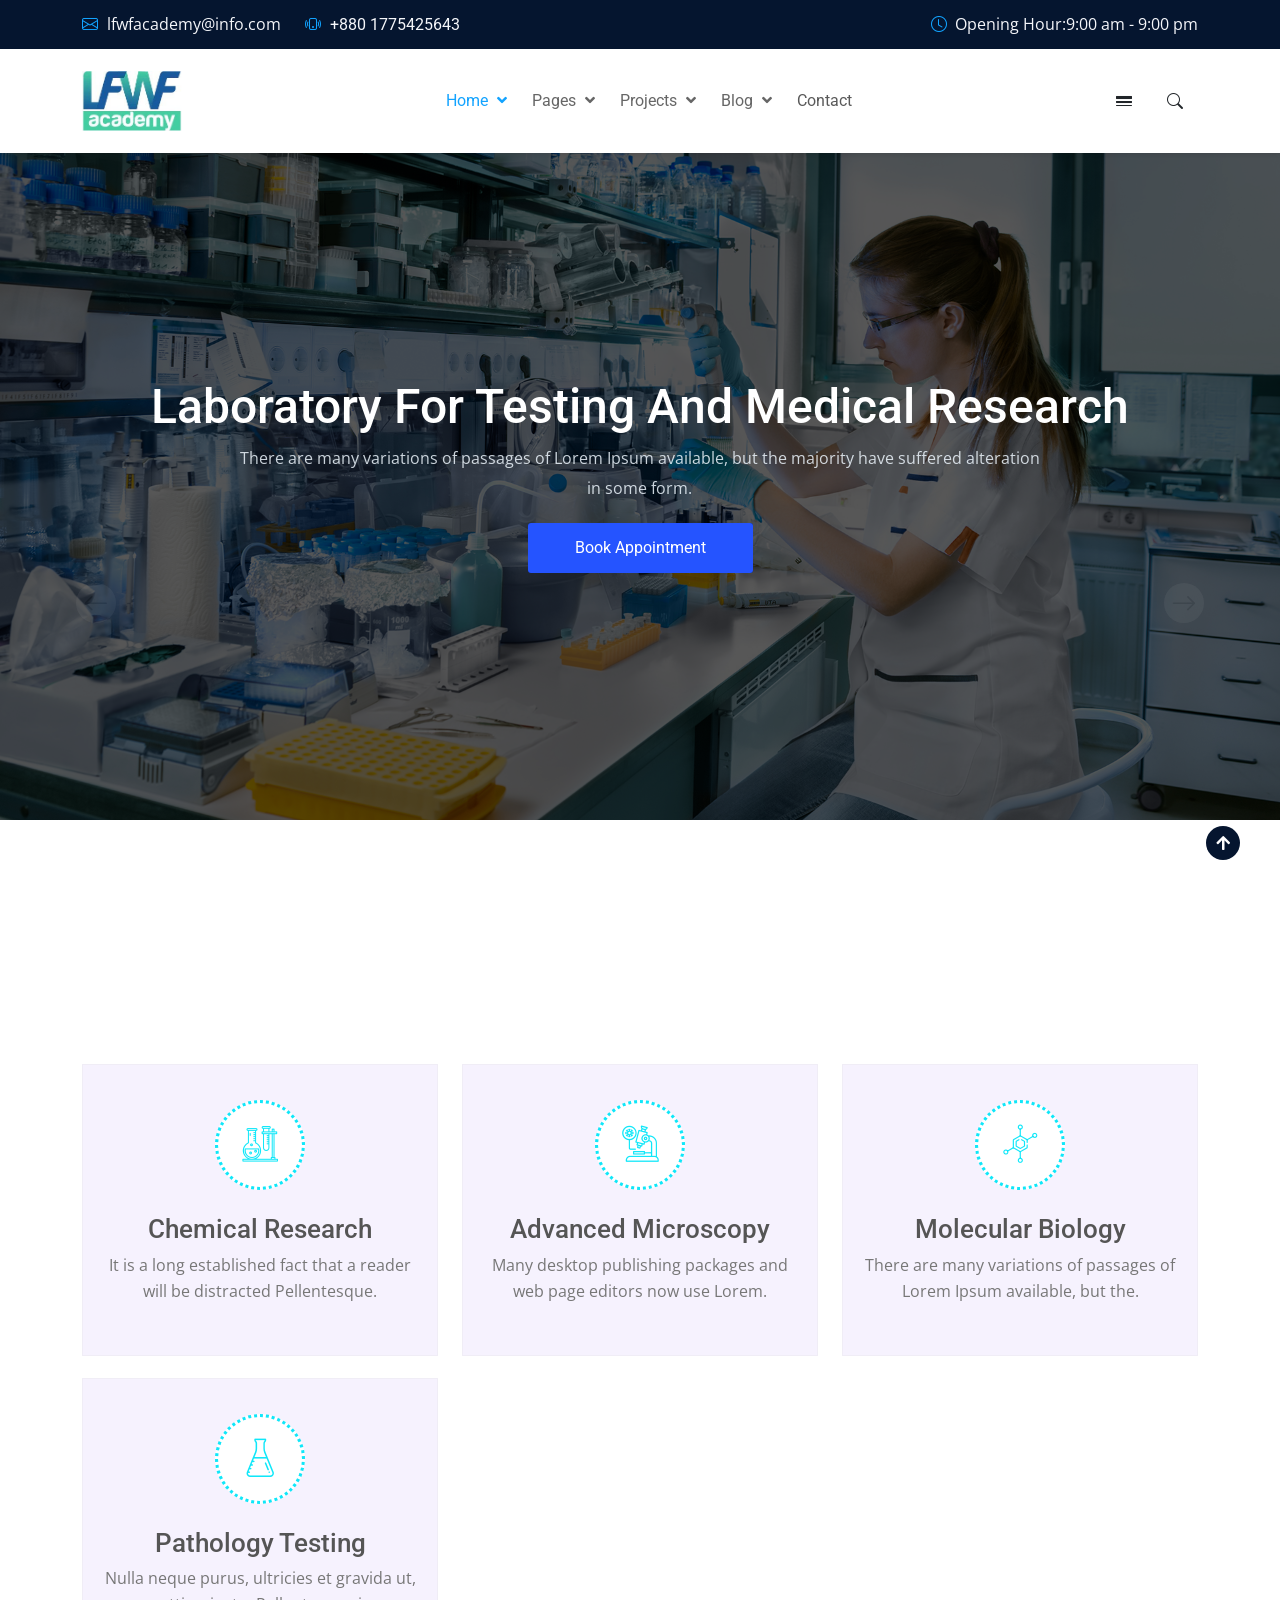
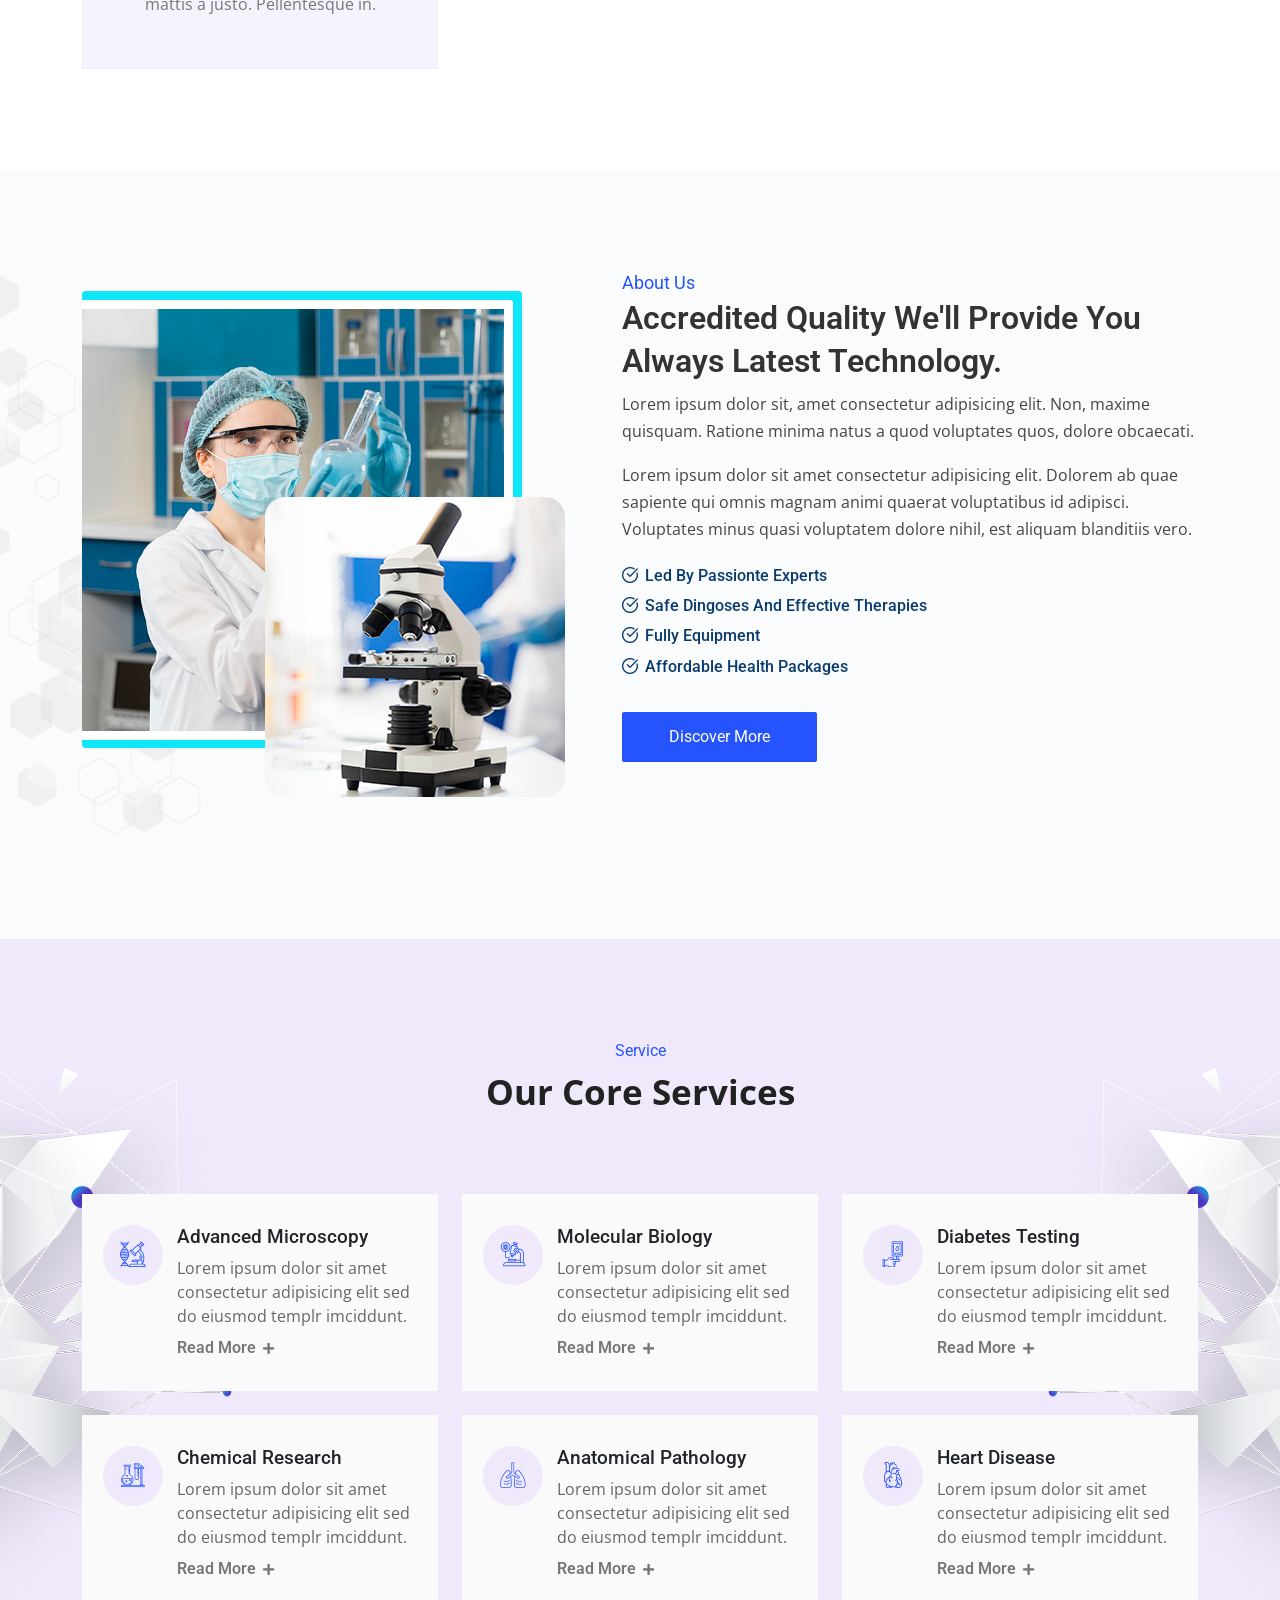
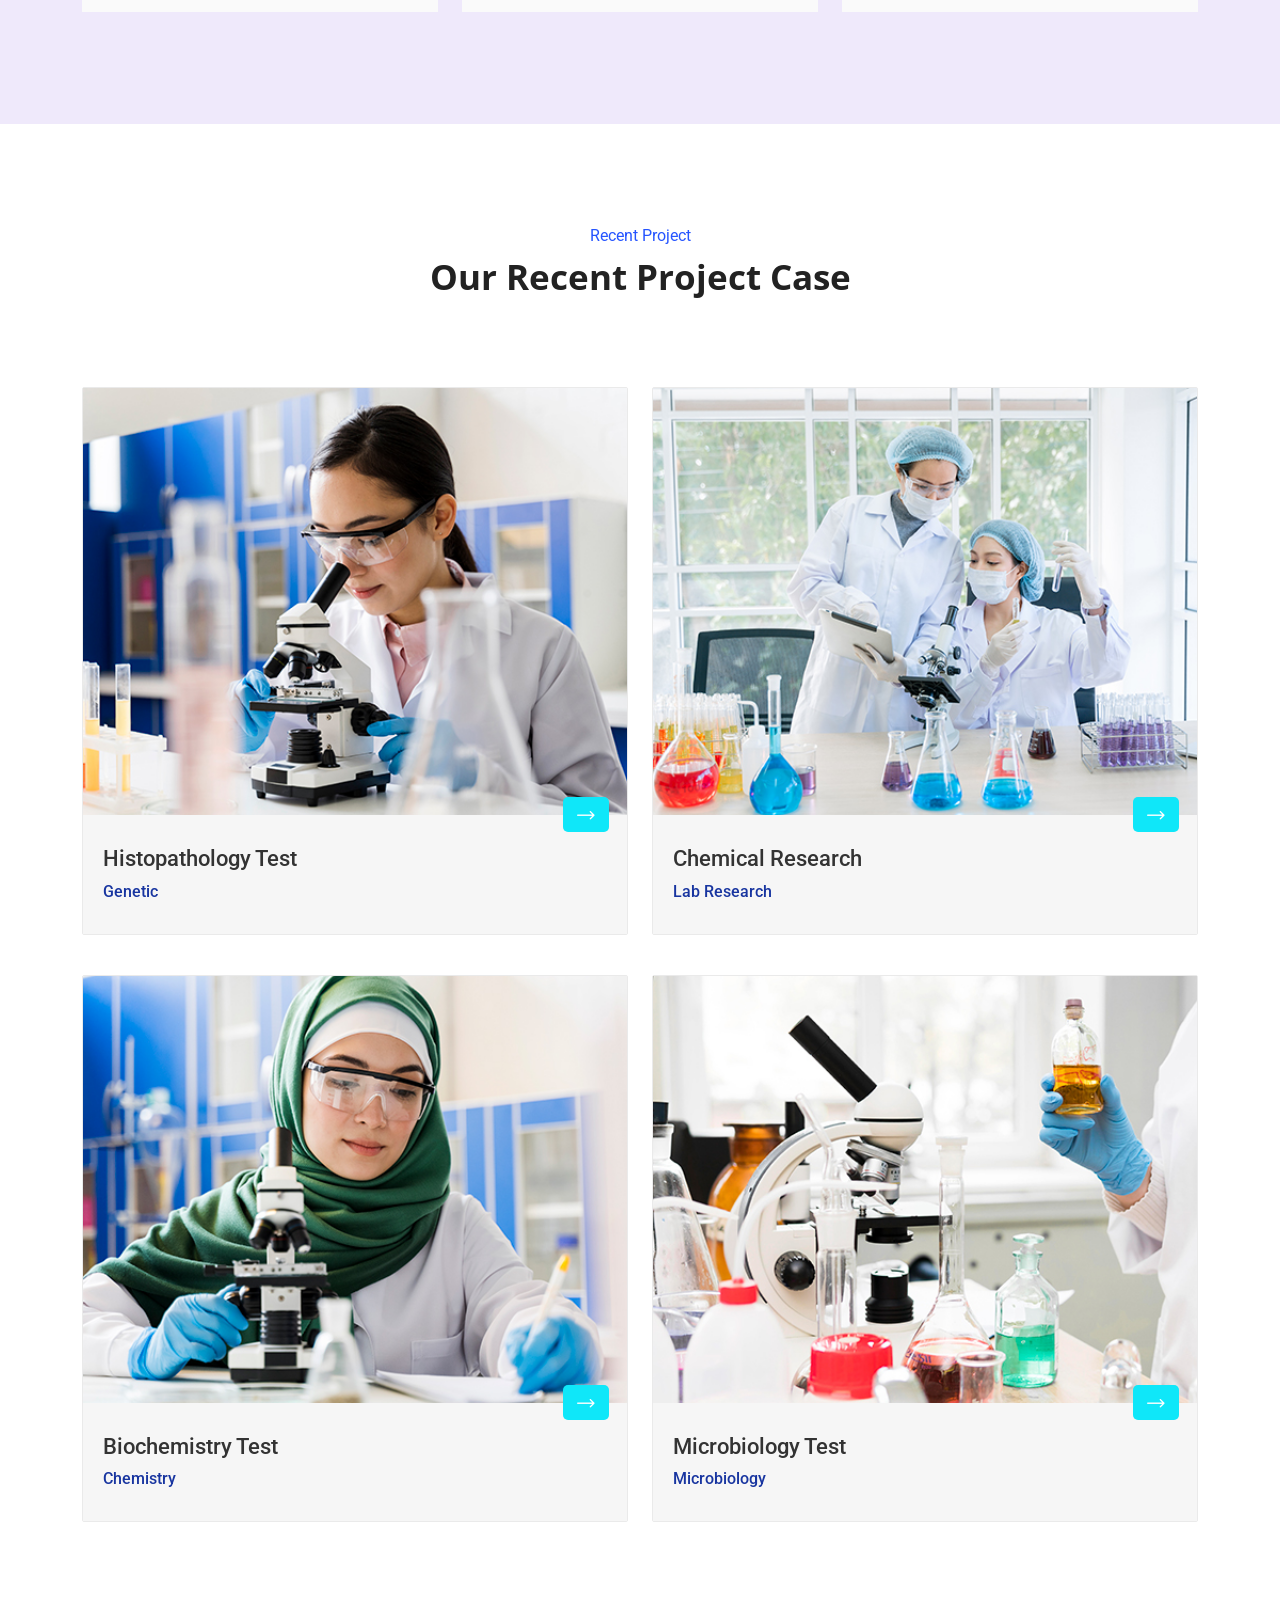
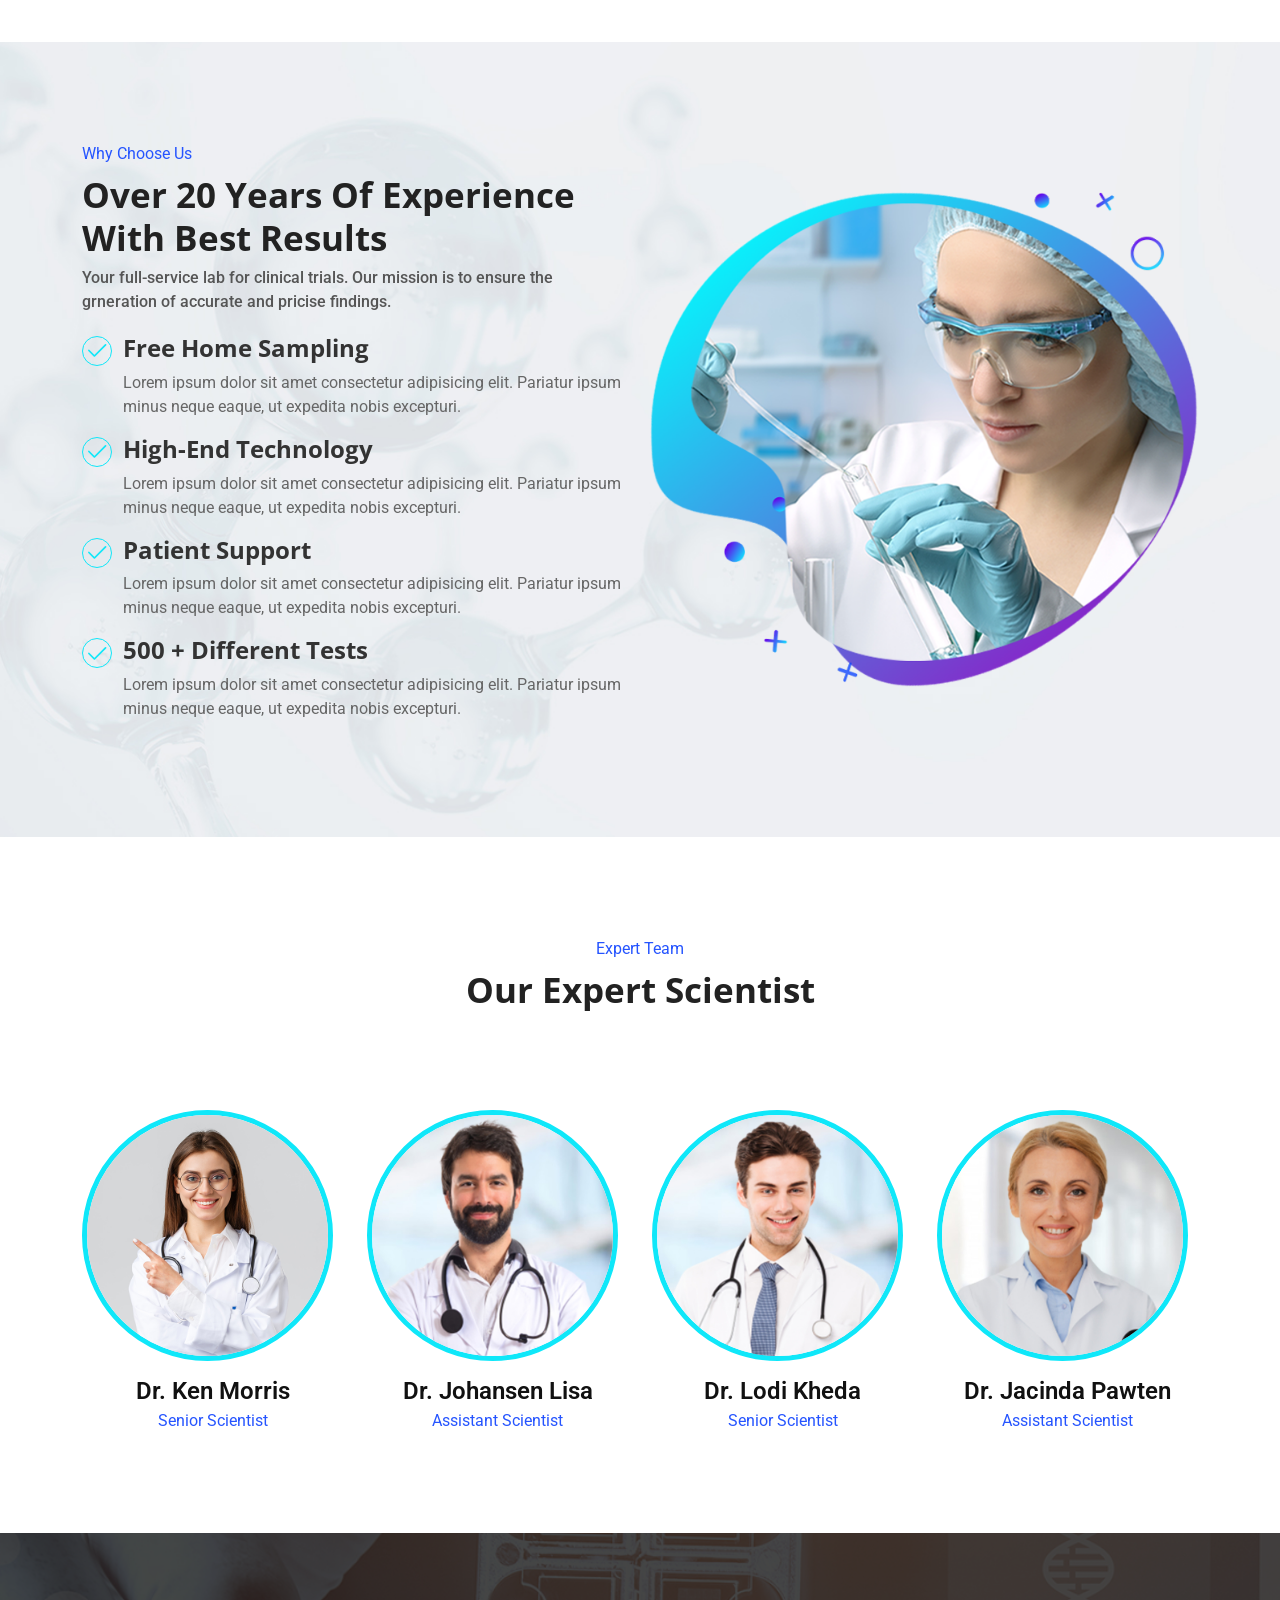
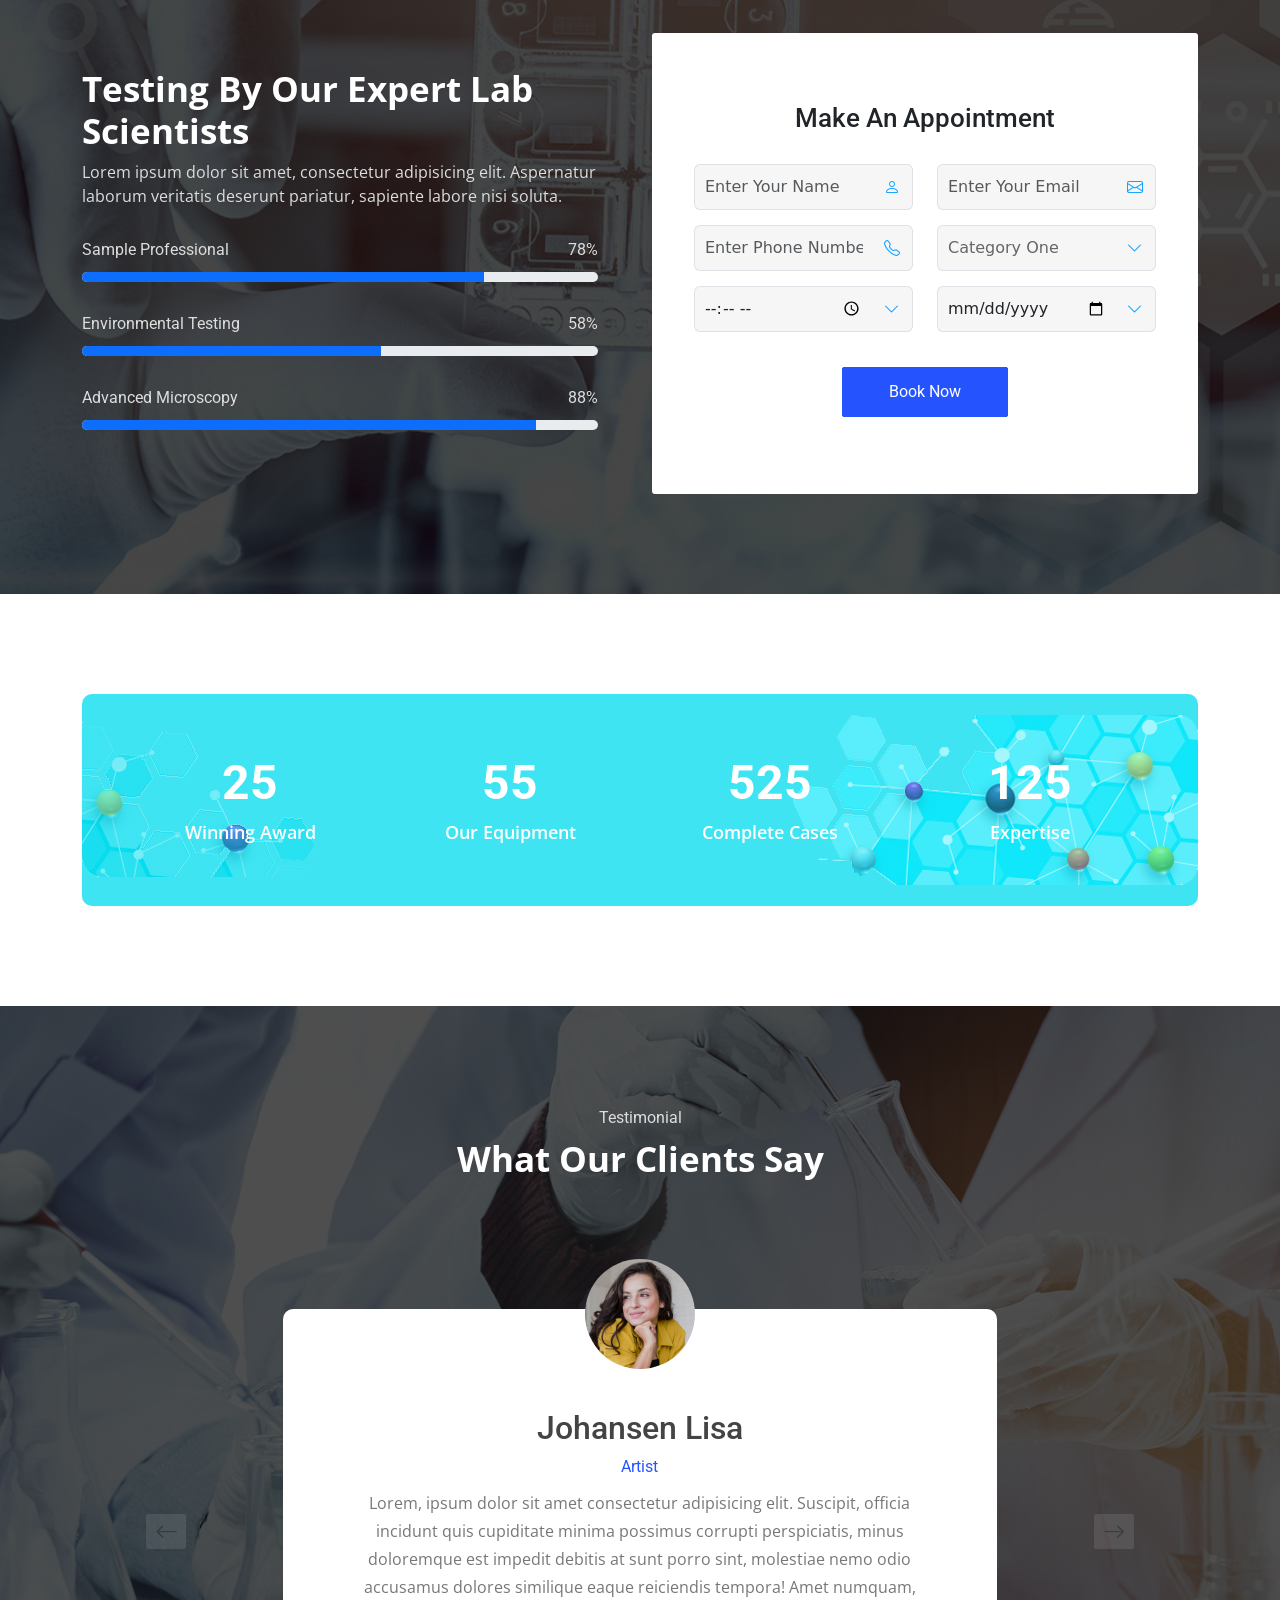
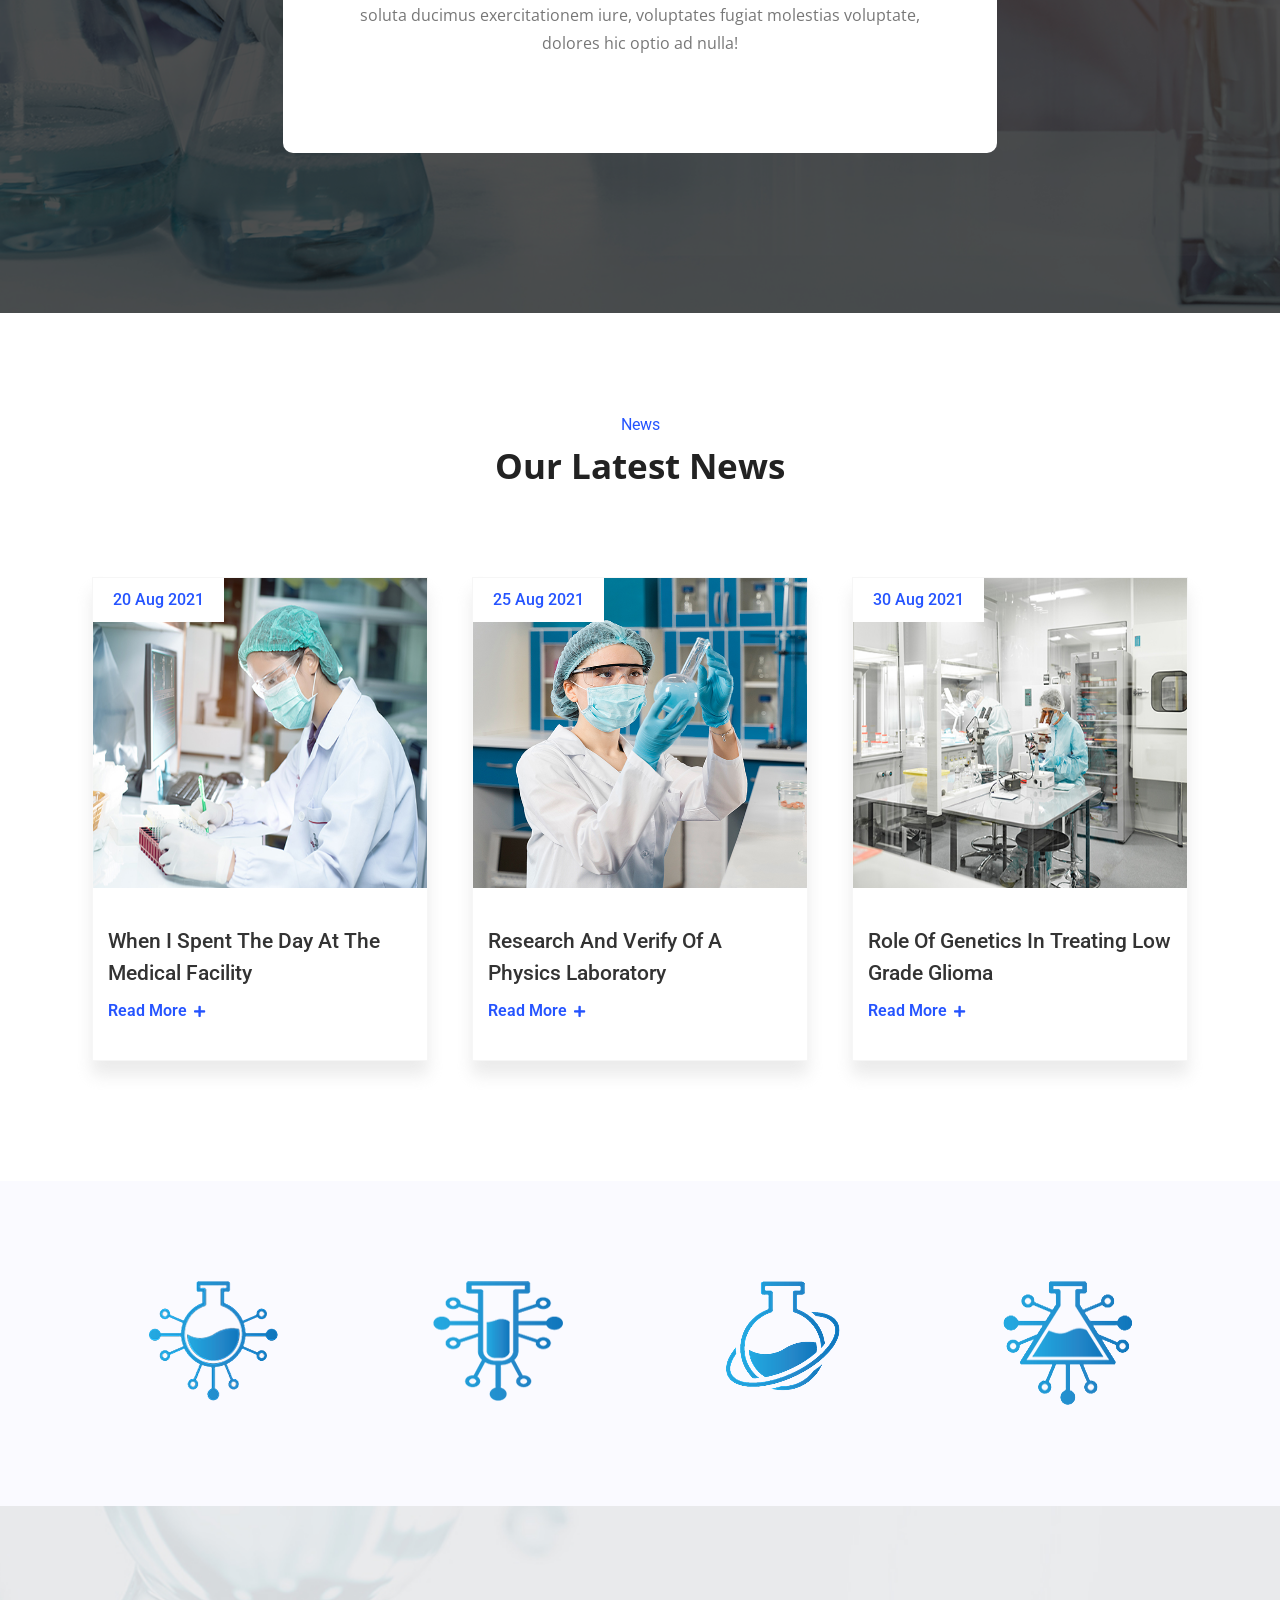
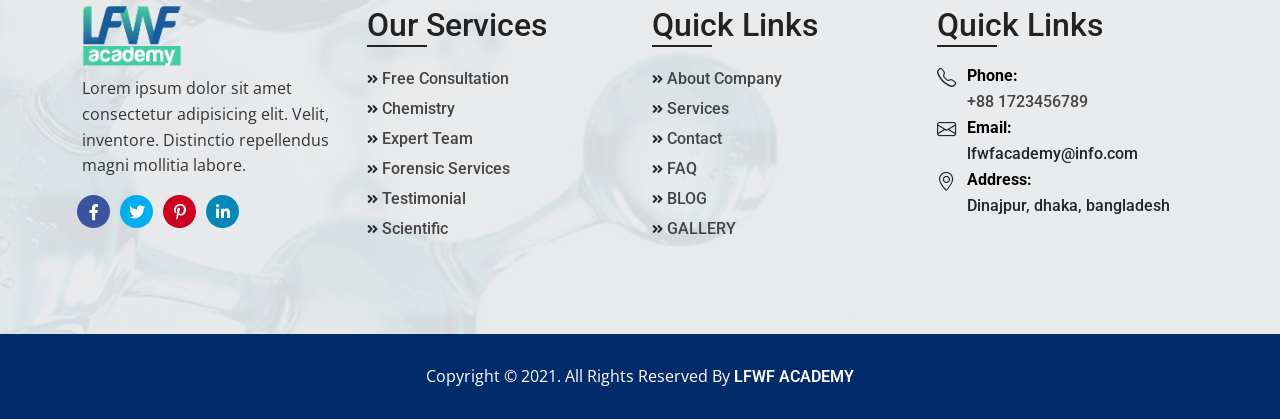
==== index.html @ 84915881 "ll" ====
<!DOCTYPE html>
<html lang="en">
    <head>
        <!-- Required meta tags -->
        <meta charset="utf-8" />
        <meta name="viewport" content="width=device-width, initial-scale=1" />
        <!-- google font -->
        <link rel="preconnect" href="https://fonts.googleapis.com" />
        <link rel="preconnect" href="https://fonts.gstatic.com" crossorigin />
        <link href="https://fonts.googleapis.com/css2?family=Open+Sans:ital,wght@0,300;0,400;0,600;0,700;1,300;1,400&family=Roboto:wght@100;300;400;500;700&display=swap" rel="stylesheet" />
        <!-- Font Awesome -->
        <link rel="stylesheet" href="https://cdnjs.cloudflare.com/ajax/libs/font-awesome/5.15.3/css/all.min.css" />
        <!-- Bootstrap Icon -->
        <link rel="stylesheet" href="https://cdn.jsdelivr.net/npm/bootstrap-icons@1.4.1/font/bootstrap-icons.css" />
        <!-- Bootstrap CSS -->
        <link href="https://cdn.jsdelivr.net/npm/bootstrap@5.0.0-beta3/dist/css/bootstrap.min.css" rel="stylesheet" />
        <!-- main style -->
        <link rel="stylesheet" type="text/css" href="assets/font/flaticon.css" />
        <link rel="stylesheet" href="assets/css/animate.css" />
        <link rel="stylesheet" href="assets/css/main__style.css" />
        <link rel="stylesheet" href="assets/css/responsive.css" />
        <!-- web title -->
        <link rel="shortcut icon" href="icon__path" type="image/x-icon" />
        <title>Exam three</title>
    </head>

    <body id="scroll__to__top">
        <section>
            <div class="header__top">
                <div class="container">
                    <div class="row">
                        <div class="col-xxl-8 col-xl-8 col-lg-8 col-md-8">
                            <div class="hader__top__left d-flex">
                                <div class="pe-4">
                                    <p class="d-inline-block"><i class="bi bi-envelope"></i></p>
                                    <p class="d-inline-block">lfwfacademy@info.com</p>
                                </div>
                                <div>
                                    <p class="d-inline-block"><i class="bi bi-phone-vibrate"></i></p>
                                    <p class="d-inline-block"><a class="d-inline-block" href="tel:+8801775425643">+880 1775425643</a></p>
                                </div>
                            </div>
                        </div>
                        <div class="col-xxl-4 col-xl-4 col-lg-4 col-md-4">
                            <div class="header__top__right text-end">
                                <p class="d-inline-block"><i class="bi bi-clock"></i> Opening Hour:9:00 am - 9:00 pm</p>
                            </div>
                        </div>
                    </div>
                </div>
            </div>
        </section>
        <!-- nav  start-->

        <nav id="mynav" class="navbar navbar-expand-lg navbar-light shadow-sm ">
            <div class="container">
                <a class="navbar-brand" href="#"><img src="assets/image/logo1.jpg" alt="" /></a>
                <button class="navbar-toggler" type="button" data-bs-toggle="collapse" data-bs-target="#navbarSupportedContent" aria-controls="navbarSupportedContent" aria-expanded="false" aria-label="Toggle navigation">
                    <span class="navbar-toggler-icon"></span>
                </button>
                <div class="collapse navbar-collapse" id="navbarSupportedContent">
                    <ul class="navbar-nav mx-auto mb-2 mb-lg-0">
                        <li class="nav-item dropdown">
                            <a class="nav-link dropdown-toggle active" href="#" id="navbarDropdown" role="button" data-bs-toggle="dropdown" aria-expanded="false"> Home </a>
                            <ul class="dropdown-menu shadow-sm" aria-labelledby="navbarDropdown">
                                <li><a class="dropdown-item" href="#">home one</a></li>
                                <li><a class="dropdown-item" href="#">home two</a></li>
                                <li><a class="dropdown-item" href="#">home tree</a></li>
                                <li><a class="dropdown-item" href="#">home fore</a></li>
                            </ul>
                        </li>
                        <li class="nav-item dropdown">
                            <a class="nav-link dropdown-toggle" href="#" id="navbarDropdown" role="button" data-bs-toggle="dropdown" aria-expanded="false"> pages </a>
                            <ul class="dropdown-menu shadow-sm" aria-labelledby="navbarDropdown">
                                <li><a class="dropdown-item" href="#">about</a></li>
                                <li><a class="dropdown-item" href="#">team</a></li>
                                <li><a class="dropdown-item" href="#">pricing</a></li>
                                <li><a class="dropdown-item" href="#">testimonial</a></li>
                                <li><a class="dropdown-item" href="#">appontment</a></li>
                                <li>
                                    <a class="dropdown-item" href="#"><span>faq</span></a>
                                </li>

                                <li class="nav-item dropdown">
                                    <a class="nav-link dropdown-toggle" href="#" id="navbarDropdown" role="button" data-bs-toggle="dropdown" aria-expanded="false"> account </a>
                                    <ul class="dropdown-menu shadow-sm" aria-labelledby="navbarDropdown">
                                        <li><a class="dropdown-item" href="#">login</a></li>
                                        <li><a class="dropdown-item" href="#">register</a></li>
                                    </ul>
                                </li>

                                <li><a class="dropdown-item" href="#">error page</a></li>
                                <li><a class="dropdown-item" href="#">terms of service</a></li>
                                <li><a class="dropdown-item" href="#">privacy policy</a></li>
                            </ul>
                        </li>
                        <li class="nav-item dropdown">
                            <a class="nav-link dropdown-toggle" href="#" id="navbarDropdown" role="button" data-bs-toggle="dropdown" aria-expanded="false"> Projects </a>
                            <ul class="dropdown-menu shadow-sm" aria-labelledby="navbarDropdown">
                                <li><a class="dropdown-item" href="#">project one</a></li>
                                <li><a class="dropdown-item" href="#">project two</a></li>
                                <li><a class="dropdown-item" href="#">project three</a></li>
                            </ul>
                        </li>
                        <li class="nav-item dropdown">
                            <a class="nav-link dropdown-toggle" href="#" id="navbarDropdown" role="button" data-bs-toggle="dropdown" aria-expanded="false"> blog </a>
                            <ul class="dropdown-menu shadow-sm" aria-labelledby="navbarDropdown">
                                <li><a class="dropdown-item" href="#">services</a></li>
                                <li><a class="dropdown-item" href="#">services details</a></li>
                            </ul>
                        </li>
                        <li class="nav-item">
                            <a class="nav-link" href="#">contact</a>
                        </li>
                    </ul>
                    <!-- serch box toggle view -->
                    <input class="d-none" type="checkbox" name="" id="search" />
                    <div class="nav__right">
                        <span> <i class="bi bi-border-width"></i></span>
                        <span>
                            <label for="search"
                                ><i title="Click me" class="bi bi-search"></i>
                                <div class="search__box shadow-sm">
                                    <div class="input-group">
                                        <input class="form-control shadow-none" type="search" name="" id="" placeholder="Search" />
                                        <a class="d-inline-block input-group-text" href="#"><i class="fas fa-paper-plane"></i></a>
                                    </div>
                                </div> </label
                        ></span>
                    </div>
                </div>
            </div>
        </nav>
        <!-- nav  end-->
        <!-- slider  start-->
        <section>
            <div class="hero__section">
                <div id="carouselExampleCaptions" class="carousel slide" data-bs-ride="carousel" data-bs-touch="true">
                    <div class="carousel-inner">
                        <!-- slider item -->
                        <div class="carousel-item active">
                            <img src="assets/image/ia_100000073.jpg" class="d-block w-100" alt="slider image one" />
                            <div class="slider__caption">
                                <div class="slider__caption__inner">
                                    <h1 class="animate__animated animate__fadeInUp">laboratory for testing and medical research</h1>
                                    <p class="animate__animated animate__fadeInUp">There are many variations of passages of Lorem Ipsum available, but the majority have suffered alteration in some form.</p>
                                    <a class="animate__animated animate__fadeInUp" href="#">book appointment</a>
                                </div>
                            </div>
                        </div>
                        <!-- slider item -->
                        <div class="carousel-item">
                            <img src="assets/image/ia_100000072.jpg" class="d-block w-100" alt="slider image two" />
                            <div class="slider__caption">
                                <div>
                                    <h1 class="animate__animated animate__fadeInUp">sciemce is nothing but perception</h1>
                                    <p class="animate__animated animate__fadeInUp">It is a long established fact that a reader will be distracted by the readable content of a page when looking at its layout.</p>
                                    <a class="animate__animated animate__fadeInUp" href="#">book appointment</a>
                                </div>
                            </div>
                        </div>
                        <!-- slider item -->
                        <div class="carousel-item">
                            <img src="assets/image/ia_100000074.jpg" class="d-block w-100" alt="slider image three" />
                            <div class="slider__caption">
                                <div>
                                    <h1 class="animate__animated animate__fadeInUp">surgical lab with a protective later</h1>
                                    <p class="animate__animated animate__fadeInUp">The standard chunk of Lorem Ipsum used since the 1500s is reproduced below for those interested.</p>
                                    <a class="animate__animated animate__fadeInUp" href="#">book appointment</a>
                                </div>
                            </div>
                        </div>
                    </div>
                    <!-- slider controler -->
                    <button class="carousel-control-prev" type="button" data-bs-target="#carouselExampleCaptions" data-bs-slide="prev">
                        <span class="slider__controler"><i class="bi bi-arrow-left"></i></span>
                    </button>
                    <button class="carousel-control-next" type="button" data-bs-target="#carouselExampleCaptions" data-bs-slide="next">
                        <span class="slider__controler"><i class="bi bi-arrow-right"></i></span>
                    </button>
                </div>
            </div>
        </section>
        <!-- shape design start-->
        <section>
            <div class="shape__design">
                <div class="custom-shape-divider-bottom-1625469687">
                    <svg data-name="Layer 1" xmlns="http://www.w3.org/2000/svg" viewBox="0 0 1200 120" preserveAspectRatio="none">
                        <path
                            d="M321.39,56.44c58-10.79,114.16-30.13,172-41.86,82.39-16.72,168.19-17.73,250.45-.39C823.78,31,906.67,72,985.66,92.83c70.05,18.48,146.53,26.09,214.34,3V0H0V27.35A600.21,600.21,0,0,0,321.39,56.44Z"
                            class="shape-fill"
                        ></path>
                    </svg>
                </div>
            </div>
        </section>
        <!-- shape design end-->
        <!-- services section start -->
        <section>
            <div class="service__section">
                <div class="container">
                    <div class="row">
                        <!-- service item -->
                        <div class="col-xxl-3 col-xl-4 col-lg-6 col-md-6 s__item">
                            <div class="services__item">
                                <div class="services__icon">
                                    <span><i class="flaticon-lab-tool"></i></span>
                                </div>
                                <div class="service__content">
                                    <h2>chemical research</h2>
                                    <p>It is a long established fact that a reader will be distracted Pellentesque.</p>
                                </div>
                            </div>
                        </div>
                        <!-- service item -->
                        <div class="col-xxl-3 col-xl-4 col-lg-6 col-md-6 s__item">
                            <div class="services__item">
                                <div class="services__icon">
                                    <span><i class="flaticon-laboratory"></i></span>
                                </div>
                                <div class="service__content">
                                    <h2>advanced microscopy</h2>
                                    <p>Many desktop publishing packages and web page editors now use Lorem.</p>
                                </div>
                            </div>
                        </div>
                        <!-- service item -->
                        <div class="col-xxl-3 col-xl-4 col-lg-6 col-md-6 s__item">
                            <div class="services__item">
                                <div class="services__icon">
                                    <span><i class="flaticon-cells"></i></span>
                                </div>
                                <div class="service__content">
                                    <h2>molecular biology</h2>
                                    <p>There are many variations of passages of Lorem Ipsum available, but the.</p>
                                </div>
                            </div>
                        </div>
                        <!-- service item -->
                        <div class="col-xxl-3 col-xl-4 col-lg-6 col-md-6 s__item">
                            <div class="services__item">
                                <div class="services__icon">
                                    <span><i class="flaticon-flask"></i></span>
                                </div>
                                <div class="service__content">
                                    <h2>pathology testing</h2>
                                    <p>Nulla neque purus, ultricies et gravida ut, mattis a justo. Pellentesque in.</p>
                                </div>
                            </div>
                        </div>
                    </div>
                </div>
            </div>
        </section>
        <!-- services section end -->
        <!--about section start-->
        <section>
            <div class="about__section">
                <div class="container">
                    <div class="row align-items-center">
                        <div class="col-xxl-5 col-xl-5 col-lg-6">
                            <div class="about__left__section">
                                <div class="image__inner">
                                    <img src="assets/image/ia_100000017.jpg" alt="about image" />
                                    <div class="small__image">
                                        <img src="assets/image/ia_100000018.jpg" alt="" />
                                    </div>
                                </div>
                            </div>
                        </div>
                        <div class="col-xxl-7 col-xl-7 col-lg-6">
                            <div class="about__right__section">
                                <span>about us</span>
                                <h2>accredited quality we'll provide you always latest technology.</h2>
                                <p>Lorem ipsum dolor sit, amet consectetur adipisicing elit. Non, maxime quisquam. Ratione minima natus a quod voluptates quos, dolore obcaecati.</p>
                                <p>
                                    Lorem ipsum dolor sit amet consectetur adipisicing elit. Dolorem ab quae sapiente qui omnis magnam animi quaerat voluptatibus id adipisci. Voluptates minus quasi voluptatem dolore
                                    nihil, est aliquam blanditiis vero.
                                </p>
                                <ul>
                                    <li>
                                        <h6>
                                            <span><i class="flaticon-comment"></i></span>
                                            led by passionte experts
                                        </h6>
                                    </li>
                                    <li>
                                        <h6>
                                            <span><i class="flaticon-comment"></i></span>
                                            safe dingoses and effective therapies
                                        </h6>
                                    </li>
                                    <li>
                                        <h6>
                                            <span><i class="flaticon-comment"></i></span>
                                            fully equipment
                                        </h6>
                                    </li>
                                    <li>
                                        <h6>
                                            <span><i class="flaticon-comment"></i></span>
                                            affordable health packages
                                        </h6>
                                    </li>
                                </ul>
                                <a href="#">discover more</a>
                            </div>
                        </div>
                    </div>
                </div>
            </div>
        </section>
        <!--about section start-->
        <!-- main__service__section start-->
        <section class="section__bg">
            <div class="main__service__section">
                <div class="container">
                    <!-- section tilte -->
                    <div class="section__title">
                        <span>service</span>
                        <h2>our core services</h2>
                    </div>
                    <div class="row">
                        <!-- services item -->
                        <div class="col-xxl-4 col-xl-4 col-lg-6">
                            <div class="main__secvice__item">
                                <div class="main__service__icon">
                                    <span><i class="flaticon-microscope-1"></i></span>
                                </div>
                                <div class="main__service__containt">
                                    <h2>advanced microscopy</h2>
                                    <p>Lorem ipsum dolor sit amet consectetur adipisicing elit sed do eiusmod templr imciddunt.</p>
                                    <a href="#">read more </a>
                                </div>
                            </div>
                        </div>
                        <!-- services item -->
                        <div class="col-xxl-4 col-xl-4 col-lg-6">
                            <div class="main__secvice__item">
                                <div class="main__service__icon">
                                    <span><i class="flaticon-laboratory"></i></span>
                                </div>
                                <div class="main__service__containt">
                                    <h2>molecular biology</h2>
                                    <p>Lorem ipsum dolor sit amet consectetur adipisicing elit sed do eiusmod templr imciddunt.</p>
                                    <a href="#">read more</a>
                                </div>
                            </div>
                        </div>
                        <!-- services item -->
                        <div class="col-xxl-4 col-xl-4 col-lg-6">
                            <div class="main__secvice__item">
                                <div class="main__service__icon">
                                    <span><i class="flaticon-diabetes-test"></i></span>
                                </div>
                                <div class="main__service__containt">
                                    <h2>diabetes testing</h2>
                                    <p>Lorem ipsum dolor sit amet consectetur adipisicing elit sed do eiusmod templr imciddunt.</p>
                                    <a href="#">read more</a>
                                </div>
                            </div>
                        </div>
                        <!-- services item -->
                        <div class="col-xxl-4 col-xl-4 col-lg-6">
                            <div class="main__secvice__item">
                                <div class="main__service__icon">
                                    <span><i class="flaticon-lab-tool"></i></span>
                                </div>
                                <div class="main__service__containt">
                                    <h2>chemical research</h2>
                                    <p>Lorem ipsum dolor sit amet consectetur adipisicing elit sed do eiusmod templr imciddunt.</p>
                                    <a href="#">read more</a>
                                </div>
                            </div>
                        </div>
                        <!-- services item -->
                        <div class="col-xxl-4 col-xl-4 col-lg-6">
                            <div class="main__secvice__item">
                                <div class="main__service__icon">
                                    <span><i class="flaticon-lungs"></i></span>
                                </div>
                                <div class="main__service__containt">
                                    <h2>anatomical pathology</h2>
                                    <p>Lorem ipsum dolor sit amet consectetur adipisicing elit sed do eiusmod templr imciddunt.</p>
                                    <a href="#">read more</a>
                                </div>
                            </div>
                        </div>
                        <!-- services item -->
                        <div class="col-xxl-4 col-xl-4 col-lg-6">
                            <div class="main__secvice__item">
                                <div class="main__service__icon">
                                    <span><i class="flaticon-heart"></i></span>
                                </div>
                                <div class="main__service__containt">
                                    <h2>heart disease</h2>
                                    <p>Lorem ipsum dolor sit amet consectetur adipisicing elit sed do eiusmod templr imciddunt.</p>
                                    <a href="#">read more</a>
                                </div>
                            </div>
                        </div>
                    </div>
                </div>
            </div>
        </section>
        <!-- main__service__section end-->
        <!-- recent project start-->
        <section>
            <div class="recent__project__section">
                <div class="container">
                    <!-- section tilte -->
                    <div class="section__title">
                        <span>recent project</span>
                        <h2>our recent project case</h2>
                    </div>
                    <div class="row">
                        <!-- article -->
                        <div class="col-xxl-3 coxl-3 col-lg-6 col-md-6">
                            <article>
                                <div class="article__thumbnail">
                                    <img src="assets/image/ia_100000037.jpg" alt="article thumbnail" />
                                </div>
                                <div class="article__content">
                                    <a class="title" href="#"><h2>histopathology test</h2></a>
                                    <a class="categori" href="#">genetic</a>
                                    <a class="read_more" href="#"
                                        ><span><i class="flaticon-right-arrow"></i></span
                                    ></a>
                                </div>
                            </article>
                        </div>
                        <!-- article -->
                        <div class="col-xxl-3 coxl-3 col-lg-6  col-md-6">
                            <article>
                                <div class="article__thumbnail">
                                    <img src="assets/image/ia_100000034.jpg" alt="article thumbnail" />
                                </div>
                                <div class="article__content">
                                    <a class="title" href="#"><h2>chemical research</h2></a>

                                    <a class="categori" href="#">lab research</a>
                                    <a class="read_more" href="#"
                                        ><span><i class="flaticon-right-arrow"></i></span
                                    ></a>
                                </div>
                            </article>
                        </div>
                        <!-- article -->
                        <div class="col-xxl-3 coxl-3 col-lg-6  col-md-6">
                            <article>
                                <div class="article__thumbnail">
                                    <img src="assets/image/ia_100000035.jpg" alt="article thumbnail" />
                                </div>
                                <div class="article__content">
                                    <a class="title" href="#"><h2>biochemistry test</h2></a>

                                    <a class="categori" href="#">chemistry</a>
                                    <a class="read_more" href="#"
                                        ><span><i class="flaticon-right-arrow"></i></span
                                    ></a>
                                </div>
                            </article>
                        </div>
                        <!-- article -->
                        <div class="col-xxl-3 coxl-3 col-lg-6  col-md-6">
                            <article>
                                <div class="article__thumbnail">
                                    <img src="assets/image/ia_100000036.jpg" alt="article thumbnail" />
                                </div>
                                <div class="article__content">
                                    <a class="title" href="#"><h2>microbiology test</h2></a>
                                    <a class="categori" href="#">microbiology</a>
                                    <a class="read_more" href="#"
                                        ><span><i class="flaticon-right-arrow"></i></span
                                    ></a>
                                </div>
                            </article>
                        </div>
                    </div>
                </div>
            </div>
        </section>
        <!-- recent project end-->
        <!-- why choose us  start-->
        <section>
            <div class="why__choose__us__section">
                <div class="container">
                    <div class="row g-0 align-items-center">
                        <div class="co-xxl-6 col-xl-6 col-lg-5 order__tw">
                            <div class="why__choose__us__left">
                                <!-- section tilte -->
                                <div class="section__title">
                                    <span>why choose us</span>
                                    <h2>over 20 years of experience with best results</h2>
                                    <p>Your full-service lab for clinical trials. Our mission is to ensure the grneration of accurate and pricise findings.</p>
                                </div>
                                <!--why choose  item -->
                                <div class="why__choose__item">
                                    <div class="why__choose__icon">
                                        <span><i class="bi bi-check2"></i></span>
                                    </div>
                                    <div class="why__choose__item__content">
                                        <h2>Free Home Sampling</h2>
                                        <p>Lorem ipsum dolor sit amet consectetur adipisicing elit. Pariatur ipsum minus neque eaque, ut expedita nobis excepturi.</p>
                                    </div>
                                </div>
                                <!--why choose  item -->
                                <div class="why__choose__item">
                                    <div class="why__choose__icon">
                                        <span><i class="bi bi-check2"></i></span>
                                    </div>
                                    <div class="why__choose__item__content">
                                        <h2>High-End Technology</h2>
                                        <p>Lorem ipsum dolor sit amet consectetur adipisicing elit. Pariatur ipsum minus neque eaque, ut expedita nobis excepturi.</p>
                                    </div>
                                </div>
                                <!--why choose  item -->
                                <div class="why__choose__item">
                                    <div class="why__choose__icon">
                                        <span><i class="bi bi-check2"></i></span>
                                    </div>
                                    <div class="why__choose__item__content">
                                        <h2>Patient Support</h2>
                                        <p>Lorem ipsum dolor sit amet consectetur adipisicing elit. Pariatur ipsum minus neque eaque, ut expedita nobis excepturi.</p>
                                    </div>
                                </div>
                                <!--why choose  item -->
                                <div class="why__choose__item">
                                    <div class="why__choose__icon">
                                        <span><i class="bi bi-check2"></i></span>
                                    </div>
                                    <div class="why__choose__item__content">
                                        <h2>500 + Different Tests</h2>
                                        <p>Lorem ipsum dolor sit amet consectetur adipisicing elit. Pariatur ipsum minus neque eaque, ut expedita nobis excepturi.</p>
                                    </div>
                                </div>
                            </div>
                        </div>
                        <div class="co-xxl-6 col-xl-6 col-lg-6 order__on">
                            <div class="why__choose__us__right">
                                <img src="assets/image/ia_100000038.png" alt="" />
                            </div>
                        </div>
                    </div>
                </div>
            </div>
        </section>
        <!-- why choose us  end-->
        <!-- team__section start-->
        <section>
            <div class="team__section">
                <div class="container">
                    <!-- section tilte -->
                    <div class="section__title">
                        <span>expert team</span>
                        <h2>our expert scientist</h2>
                    </div>
                    <div class="row">
                        <!-- team item -->
                        <div class="col-xxl-3 col-xl-3 col-lg-4  col-md-6">
                            <div class="team__item">
                                <div class="team__image">
                                    <img src="assets/image/ia_100000039.jpg" alt="" />
                                    <div class="team__social__icon">
                                        <li>
                                            <a href="#"><i class="fab fa-facebook-f"></i></a>
                                        </li>
                                        <li>
                                            <a href="#"><i class="fab fa-twitter"></i></a>
                                        </li>
                                        <li>
                                            <a href="#"><i class="fab fa-instagram"></i></a>
                                        </li>
                                        <li>
                                            <a href="#"><i class="fab fa-linkedin-in"></i></a>
                                        </li>
                                    </div>
                                </div>
                                <div class="team__details">
                                    <h2><a href="#">dr. ken morris</a></h2>
                                    <a class="cagegory" href="#">senior scientist</a>
                                </div>
                            </div>
                        </div>
                        <!-- team item -->
                        <div class="col-xxl-3 col-xl-3 col-lg-4  col-md-6">
                            <div class="team__item">
                                <div class="team__image">
                                    <img src="assets/image/ia_100000040.jpg" alt="" />
                                    <div class="team__social__icon">
                                        <li>
                                            <a href="#"><i class="fab fa-facebook-f"></i></a>
                                        </li>
                                        <li>
                                            <a href="#"><i class="fab fa-twitter"></i></a>
                                        </li>
                                        <li>
                                            <a href="#"><i class="fab fa-instagram"></i></a>
                                        </li>
                                        <li>
                                            <a href="#"><i class="fab fa-linkedin-in"></i></a>
                                        </li>
                                    </div>
                                </div>
                                <div class="team__details">
                                    <h2><a href="#">dr. johansen lisa</a></h2>
                                    <a class="cagegory" href="#">assistant scientist</a>
                                </div>
                            </div>
                        </div>
                        <!-- team item -->
                        <div class="col-xxl-3 col-xl-3 col-lg-4  col-md-6">
                            <div class="team__item">
                                <div class="team__image">
                                    <img src="assets/image/ia_100000041.jpg" alt="" />
                                    <div class="team__social__icon">
                                        <li>
                                            <a href="#"><i class="fab fa-facebook-f"></i></a>
                                        </li>
                                        <li>
                                            <a href="#"><i class="fab fa-twitter"></i></a>
                                        </li>
                                        <li>
                                            <a href="#"><i class="fab fa-instagram"></i></a>
                                        </li>
                                        <li>
                                            <a href="#"><i class="fab fa-linkedin-in"></i></a>
                                        </li>
                                    </div>
                                </div>
                                <div class="team__details">
                                    <h2><a href="#">dr. lodi kheda</a></h2>
                                    <a class="cagegory" href="#">senior scientist</a>
                                </div>
                            </div>
                        </div>
                        <!-- team item -->
                        <div class="col-xxl-3 col-xl-3 col-lg-4  col-md-6">
                            <div class="team__item">
                                <div class="team__image">
                                    <img src="assets/image/ia_100000042.jpg" alt="" />
                                    <div class="team__social__icon">
                                        <li>
                                            <a href="#"><i class="fab fa-facebook-f"></i></a>
                                        </li>
                                        <li>
                                            <a href="#"><i class="fab fa-twitter"></i></a>
                                        </li>
                                        <li>
                                            <a href="#"><i class="fab fa-instagram"></i></a>
                                        </li>
                                        <li>
                                            <a href="#"><i class="fab fa-linkedin-in"></i></a>
                                        </li>
                                    </div>
                                </div>
                                <div class="team__details">
                                    <h2><a href="#">dr. jacinda pawten</a></h2>
                                    <a class="cagegory" href="#">assistant scientist</a>
                                </div>
                            </div>
                        </div>
                    </div>
                </div>
            </div>
        </section>
        <!-- team__section end-->
        <!-- contact us section start-->
        <section>
            <div class="contact__us__section">
                <div class="container">
                    <div class="row justify-content-center align-items-center">
                        <div class="col-xxl-6 col-xl-6 col-lg-12">
                            <div class="contact__us__left">
                                <!-- section tilte -->
                                <div class="section__title">
                                    <h2>testing by our expert lab scientists</h2>
                                    <p>Lorem ipsum dolor sit amet, consectetur adipisicing elit. Aspernatur laborum veritatis deserunt pariatur, sapiente labore nisi soluta.</p>
                                </div>
                                <!-- progress item -->
                                <div class="progress__item">
                                    <div class="progress__title d-flex justify-content-between">
                                        <span>sample professional</span>
                                        <span>78%</span>
                                    </div>
                                    <div class="progress">
                                        <div class="progress-bar" role="progressbar" style="width: 78%"></div>
                                    </div>
                                </div>
                                <!-- progress item -->
                                <div class="progress__item">
                                    <div class="progress__title d-flex justify-content-between">
                                        <span>environmental testing</span>
                                        <span>58%</span>
                                    </div>
                                    <div class="progress">
                                        <div class="progress-bar" role="progressbar" style="width: 58%"></div>
                                    </div>
                                </div>
                                <!-- progress item -->
                                <div class="progress__item">
                                    <div class="progress__title d-flex justify-content-between">
                                        <span>advanced microscopy</span>
                                        <span>88%</span>
                                    </div>
                                    <div class="progress">
                                        <div class="progress-bar" role="progressbar" style="width: 88%"></div>
                                    </div>
                                </div>
                            </div>
                        </div>
                        <div class="col-xxl-6 col-xl-6 col-lg-12">
                            <div class="contact__us__right">
                                <form action="">
                                    <h2>make an appointment</h2>
                                    <!-- frist row -->
                                    <div class="row">
                                        <div class="col-xxl-6 col-lx-6 col-lg-6">
                                            <div class="input-group">
                                                <input class="form-control" type="text" name="name" id="" placeholder="Enter Your Name" />
                                                <span class="input-group-text"><i class="bi bi-person"></i></span>
                                            </div>
                                        </div>
                                        <div class="col-xxl-6 col-lx-6 col-lg-6">
                                            <div class="input-group">
                                                <input class="form-control" type="email" name="email" id="" placeholder="Enter Your Email" />
                                                <span class="input-group-text"><i class="bi bi-envelope"></i></span>
                                            </div>
                                        </div>
                                    </div>
                                    <!-- second row -->
                                    <div class="row">
                                        <div class="col-xxl-6 col-lx-6 col-lg-6">
                                            <div class="input-group">
                                                <input class="form-control" type="text" name="number" id="" placeholder="Enter Phone Number" />
                                                <span class="input-group-text"><i class="bi bi-telephone"></i></span>
                                            </div>
                                        </div>
                                        <div class="col-xxl-6 col-lx-6 col-lg-6">
                                            <div class="input-group">
                                                <select class="form-control" name="category">
                                                    <option value="category one">category one</option>
                                                    <option value="category two">category two</option>
                                                    <option value="category three">category three</option>
                                                    <option value="category fore">category fore</option>
                                                </select>
                                                <span class="input-group-text"><i class="bi bi-chevron-down"></i></span>
                                            </div>
                                        </div>
                                    </div>
                                    <!-- thard row -->
                                    <div class="row">
                                        <div class="col-xxl-6 col-lx-6 col-lg-6">
                                            <div class="input-group">
                                                <input class="form-control" type="time" name="time" id="" />
                                                <span class="input-group-text"><i class="bi bi-chevron-down"></i></span>
                                            </div>
                                        </div>
                                        <div class="col-xxl-6 col-lx-6 col-lg-6">
                                            <div class="input-group">
                                                <input class="form-control" type="date" name="date" id="" />
                                                <span class="input-group-text"><i class="bi bi-chevron-down"></i></span>
                                            </div>
                                        </div>
                                    </div>
                                    <a id="submit" href="#"> <input type="submit" value="book now" /></a>
                                </form>
                            </div>
                        </div>
                    </div>
                </div>
            </div>
        </section>
        <!-- contact us section end-->
        <!-- counter up section start-->
        <section>
            <div class="container">
                <div class="counter__up__section">
                    <div class="its__for__bg__image">
                        <div class="row">
                            <!-- counter item -->
                            <div class="col-xx-l-3 col-xl-3 col-lg-3 col-md-3">
                                <div class="counter__item">
                                    <h2>25</h2>
                                    <span>winning award</span>
                                </div>
                            </div>
                            <!-- counter item -->
                            <div class="col-xx-l-3 col-xl-3 col-lg-3 col-md-3">
                                <div class="counter__item">
                                    <h2>55</h2>
                                    <span>our equipment</span>
                                </div>
                            </div>
                            <!-- counter item -->
                            <div class="col-xx-l-3 col-xl-3 col-lg-3 col-md-3">
                                <div class="counter__item">
                                    <h2>525</h2>
                                    <span>complete cases</span>
                                </div>
                            </div>
                            <!-- counter item -->
                            <div class="col-xx-l-3 col-xl-3 col-lg-3 col-md-3">
                                <div class="counter__item">
                                    <h2>125</h2>
                                    <span>expertise</span>
                                </div>
                            </div>
                        </div>
                    </div>
                </div>
            </div>
        </section>
        <!-- counter up section end-->
        <!-- testimonial section  start-->
        <section>
            <div class="testiomonial__section">
                <div class="container">
                    <!-- section tilte -->
                    <div class="section__title">
                        <span>testimonial</span>
                        <h2>what our clients say</h2>
                    </div>

                    <div id="testimonial__section__slider">
                        <div id="testimonial__slider" class="carousel slide" data-bs-ride="carousel">
                            <div class="carousel-inner">
                                <div class="carousel-item active">
                                    <div class="testimonial__item">
                                        <div class="testimonial__image">
                                            <img draggable="false" src="assets/image/ia_100000051.jpg" alt="client image" />
                                        </div>
                                        <div class="testimonial__content">
                                            <h2 class="animate__animated animate__fadeInUp"><a draggable="false" href="#" class="name">johansen lisa</a></h2>
                                            <a draggable="false" class="title animate__animated animate__fadeInUp" href="#">artist</a>
                                            <p class="animate__animated animate__fadeInUp">
                                                Lorem, ipsum dolor sit amet consectetur adipisicing elit. Suscipit, officia incidunt quis cupiditate minima possimus corrupti perspiciatis, minus doloremque est impedit
                                                debitis at sunt porro sint, molestiae nemo odio accusamus dolores similique eaque reiciendis tempora! Amet numquam, soluta ducimus exercitationem iure, voluptates fugiat
                                                molestias voluptate, dolores hic optio ad nulla!
                                            </p>
                                        </div>
                                    </div>
                                </div>
                                <div class="carousel-item">
                                    <div class="testimonial__item">
                                        <div class="testimonial__image">
                                            <img src="assets/image/ia_100000039.jpg" alt="teatimonial image" />
                                        </div>
                                        <div class="testimonial__content">
                                            <h2><a draggable="false" href="#" class="name animate__animated animate__fadeInUp">Ken Morris</a></h2>
                                            <a draggable="false" class="title animate__animated animate__fadeInUp" href="#">artist</a>
                                            <p class="animate__animated animate__fadeInUp">
                                                Lorem, ipsum dolor sit amet consectetur adipisicing elit. Suscipit, officia incidunt quis cupiditate minima possimus corrupti perspiciatis, minus doloremque est impedit
                                                debitis at sunt porro sint, molestiae nemo odio accusamus dolores similique eaque reiciendis tempora! Amet numquam, soluta ducimus exercitationem iure, voluptates fugiat
                                                molestias voluptate, dolores hic optio ad nulla!
                                            </p>
                                        </div>
                                    </div>
                                </div>
                                <div class="carousel-item">
                                    <div class="testimonial__item">
                                        <div class="testimonial__image">
                                            <img src="assets/image/ia_100000042.jpg" alt="teatimonial image" />
                                        </div>
                                        <div class="testimonial__content">
                                            <h2><a draggable="false" href="#" class="name animate__animated animate__fadeInUp">Jacinda Pawten</a></h2>
                                            <a draggable="false" class="title animate__animated animate__fadeInUp" href="#">artist</a>
                                            <p class="animate__animated animate__fadeInUp">
                                                Lorem, ipsum dolor sit amet consectetur adipisicing elit. Suscipit, officia incidunt quis cupiditate minima possimus corrupti perspiciatis, minus doloremque est impedit
                                                debitis at sunt porro sint, molestiae nemo odio accusamus dolores similique eaque reiciendis tempora! Amet numquam, soluta ducimus exercitationem iure, voluptates fugiat
                                                molestias voluptate, dolores hic optio ad nulla!
                                            </p>
                                        </div>
                                    </div>
                                </div>
                            </div>
                            <button class="carousel-control-prev" type="button" data-bs-target="#testimonial__slider" data-bs-slide="prev">
                                <span class="testimonial__slider__controler"><i class="bi bi-arrow-left"></i></span>
                            </button>
                            <button class="carousel-control-next" type="button" data-bs-target="#testimonial__slider" data-bs-slide="next">
                                <span class="testimonial__slider__controler"><i class="bi bi-arrow-right"></i></span>
                            </button>
                        </div>
                    </div>
                </div>
            </div>
        </section>
        <!-- testimonial section  end-->
        <section>
            <div class="our__latest__news__section">
                <div class="container">
                    <!-- section tilte -->
                    <div class="section__title">
                        <span>news</span>
                        <h2>our latest news</h2>
                    </div>
                    <div class="row">
                        <!-- news item -->
                        <div class="col-xxl-4 col-xl-4 col-lg-6 col-md-6">
                            <article>
                                <div class="news__thumbnail">
                                    <img src="assets/image/ia_100000052.jpg" alt="news__thumbnail" />
                                    <a href="#" class="date__time">20 aug 2021</a>
                                </div>
                                <div class="news__content">
                                    <h2><a href="#">when i spent the day at the medical facility</a></h2>
                                    <a class="read_more" href="#">read more</a>
                                </div>
                            </article>
                        </div>
                        <!-- news item -->
                        <div class="col-xxl-4 col-xl-4 col-lg-6 col-md-6">
                            <article>
                                <div class="news__thumbnail">
                                    <img src="assets/image/ia_100000017.jpg" alt="news__thumbnail" />
                                    <a href="#" class="date__time">25 aug 2021</a>
                                </div>
                                <div class="news__content">
                                    <h2><a href="#">research and verify of a physics laboratory</a></h2>
                                    <a class="read_more" href="#">read more</a>
                                </div>
                            </article>
                        </div>
                        <!-- news item -->
                        <div class="col-xxl-4 col-xl-4 col-lg-6 col-md-6">
                            <article>
                                <div class="news__thumbnail">
                                    <img src="assets/image/ia_100000054.jpg" alt="news__thumbnail" />
                                    <a href="#" class="date__time">30 aug 2021</a>
                                </div>
                                <div class="news__content">
                                    <h2><a href="#">role of genetics in treating low grade glioma</a></h2>
                                    <a class="read_more" href="#">read more</a>
                                </div>
                            </article>
                        </div>
                    </div>
                </div>
            </div>
        </section>
        <section>
            <div class="fore__image__section">
                <div class="container">
                    <div class="row">
                        <!-- image item -->
                        <div class="col-xxl-3 col-xl-3 col-lg-3 col-md-3 col-sm-6">
                            <div class="image__inner">
                                <img src="assets/image/ia_100000063.png" alt="">
                            </div>
                        </div>
                        <!-- image item -->
                        <div class="col-xxl-3 col-xl-3 col-lg-3 col-md-3 col-sm-6">
                            <div class="image__inner">
                                <img src="assets/image/ia_100000064.png" alt="">
                            </div>
                        </div>
                        <!-- image item -->
                        <div class="col-xxl-3 col-xl-3 col-lg-3 col-md-3 col-sm-6">
                            <div class="image__inner">
                                <img src="assets/image/ia_100000065.png" alt="">
                            </div>
                        </div>
                        <!-- image item -->
                        <div class="col-xxl-3 col-xl-3 col-lg-3 col-md-3 col-sm-6">
                            <div class="image__inner">
                                <img src="assets/image/ia_100000066.png" alt="">
                            </div>
                        </div>
                    </div>
                </div>
            </div>
        </section>
        <!-- footer section start-->
        <footer>
            <div class="container">
                <div class="row">
                    <!-- footer item -->
                    <div class="col-xxl-3 col-xl-3 col-lg-3  col-md-12 col-sm-12 f_item">
                        <div class="footer__item">
                            <img src="assets/image/logo 2.png" alt="" />
                            <p>Lorem ipsum dolor sit amet consectetur adipisicing elit. Velit, inventore. Distinctio repellendus magni mollitia labore.</p>
                            <div class="social">
                                <a href="#"><i class="fab fa-facebook-f"></i></a>
                                <a href="#"><i class="fab fa-twitter"></i></a>
                                <a href="#"><i class="fab fa-pinterest-p"></i></a>
                                <a href="#"><i class="fab fa-linkedin-in"></i></a>
                            </div>
                        </div>
                    </div>

                        <!-- footer item -->
                        <div class="col-xxl-3 col-xl-3 col-lg-3  col-md-4 col-sm-6 f_item">
                            <div class="footer__item">
                                <h2>our services</h2>
                                <ul>
                                    <li><a href="#">free consultation</a></li>
                                    <li><a href="#">chemistry</a></li>
                                    <li><a href="#">expert team</a></li>
                                    <li><a href="#">forensic services</a></li>
                                    <li><a href="#">testimonial</a></li>
                                    <li><a href="#">scientific</a></li>
                                </ul>
                            </div>
                        </div>
               <!-- footer item -->
               <div class="col-xxl-3 col-xl-3 col-lg-3  col-md-4 col-sm-6 f_item">
                <div class="footer__item">
                    <h2>quick links</h2>
                    <ul>
                        <li><a href="#">about company</a></li>
                        <li><a href="#">services</a></li>
                        <li><a href="#">contact</a></li>
                        <li><a href="#"><span>faq</span></a></li>
                        <li><a href="#"><span>blog</span</a></li>
                        <li><a href="#"><span>gallery</span></a></li>
                    </ul>
                </div>
            </div>
                    <!-- footer item -->
                    <div class="col-xxl-3 col-xl-3 col-lg-3 col-md-4 col-sm-6  f_item">
                        <div class="footer__item">
                            <h2>quick links</h2>
                            <ol>
                                <li>
                                    <span><i class="bi bi-telephone"></i></span>
                                  <div>
                                      <span>Phone:</span>
                                    <span><a href="tel:+880 1723456789">+88 1723456789</a></span>
                                  </div>
                                </li>
                                <li>
                                    <span><i class="bi bi-envelope"></i></span>
                                <div>
                                    <span>email:</span>
                                    <span>lfwfacademy@info.com</span>
                                </div>
                                </li>
                                <li>
                                    <span><i class="bi bi-geo-alt"></i></span>
                                   <div>
                                       <span>address:</span>
                                    <span>Dinajpur, dhaka, bangladesh</span>
                                   </div>
                                </li>
                            </ol>
                        </div>
                    </div>
                </div>
            </div>
            <div class="footer__bottom">
                <p>copyright &copy 2021. All Rights Reserved by <a href="#">lfwf academy</a></p>
            </div>
            <a href="#scroll__to__top" id="scroll__top__btn"><span><i class="fas fa-arrow-up"></i></span></a>
        </footer>
        <!-- footer section end-->

        <!--  Bootstrap JS -->
        <script src="https://cdnjs.cloudflare.com/ajax/libs/jquery/3.6.0/jquery.min.js"></script>
        <script src="https://cdn.jsdelivr.net/npm/@popperjs/core@2.9.1/dist/umd/popper.min.js"></script>
        <script src="https://cdn.jsdelivr.net/npm/bootstrap@5.0.0-beta3/dist/js/bootstrap.min.js"></script>
        <script>
            // bootstrap carousel=============================================
            var myCarousel = document.querySelector('#carouselExampleCaptions');
            var carousel = new bootstrap.Carousel(myCarousel, {
                interval: 5000,
                wrap: true,
                pause: false,
                keyboard: true,
            });
            $(window).scroll(function(){
                    if ($(window).scrollTop() >= 200) {
                        $('#mynav').addClass('sticky-top animate__animated animate__slideInDown shadow-lg');
                    }
                    else {
                        $('#mynav').removeClass('sticky-top animate__animated animate__slideInDown shadow-lg');
                    }
            });
        </script>
    </body>
</html>
---- assets/font/flaticon.css ----
@font-face {
    font-family: "flaticon";
    src: url("./flaticon.ttf?09ea1558bd131a64811a74a289b35015") format("truetype"),
url("./flaticon.woff?09ea1558bd131a64811a74a289b35015") format("woff"),
url("./flaticon.woff2?09ea1558bd131a64811a74a289b35015") format("woff2"),
url("./flaticon.eot?09ea1558bd131a64811a74a289b35015#iefix") format("embedded-opentype"),
url("./flaticon.svg?09ea1558bd131a64811a74a289b35015#flaticon") format("svg");
}

i[class^="flaticon-"]:before, i[class*=" flaticon-"]:before {
    font-family: flaticon !important;
    font-style: normal;
    font-weight: normal !important;
    font-variant: normal;
    text-transform: none;
    line-height: 1;
    -webkit-font-smoothing: antialiased;
    -moz-osx-font-smoothing: grayscale;
}

.flaticon-lab-tool:before {
    content: "\f101";
}
.flaticon-laboratory:before {
    content: "\f102";
}
.flaticon-flask:before {
    content: "\f103";
}
.flaticon-cells:before {
    content: "\f104";
}
.flaticon-comment:before {
    content: "\f105";
}
.flaticon-microscope-1:before {
    content: "\f106";
}
.flaticon-diabetes-test:before {
    content: "\f107";
}
.flaticon-lungs:before {
    content: "\f108";
}
.flaticon-heart:before {
    content: "\f109";
}
.flaticon-right-arrow:before {
    content: "\f10a";
}
.flaticon-check:before {
    content: "\f10b";
}
.flaticon-menu:before {
    content: "\f10c";
}
---- assets/css/main__style.css ----
p,
span {
  font-family: 'Open Sans', sans-serif;
}

h1,
h2,
h3,
h4,
h5,
h6,
b,
strong,
a {
  font-family: 'Roboto', sans-serif;
}

html {
  font-size: 16px;
}

/*-- header__top start--*/
.header__top {
  background: #05152f;
  color: #f5f6fa;
  padding: 12px 0;
  font-weight: 400;
}

.header__top a {
  text-decoration: none;
  color: #f5f6fa;
}

.header__top p {
  margin: 0;
}

.header__top i {
  color: #12a3ff;
  padding-right: 4px;
}

img {
  max-width: 100%;
}

nav {
  background: #fff;
  padding: 0 !important;
  z-index: 22;
}

nav .dropdown-toggle::after {
  display: inline-block;
  margin-left: 0.255em;
  vertical-align: 0.255em;
  content: '\f107';
  border-top: 0.3em solid transparent;
  border-right: 0.3em solid transparent;
  border-bottom: 0;
  border-left: 0.3em solid transparent;
  font-family: 'font awesome 5 free';
  font-weight: 600;
  position: absolute;
  top: 35px;
}

nav .navbar-brand img {
  width: 100px;
}

nav ul > li > a {
  text-transform: capitalize;
  font-weight: 500;
  -webkit-transition: 0.4s;
  transition: 0.4s;
  position: relative;
  padding: 40px 22px !important;
}

nav ul > li > a:hover {
  color: #12a3ff !important;
}

nav ul > li > a span {
  font-family: "Roboto", sans-serif;
  text-transform: uppercase;
}

nav ul > li #navbarDropdown {
  color: #666;
  padding: 0;
}

nav ul > li .active {
  color: #12a3ff !important;
}

nav ul > li > ul.dropdown-menu {
  display: block;
  padding: 5px;
  width: 250px;
  border-color: rgba(221, 221, 221, 0.322);
  border-radius: 0;
  opacity: 0;
  visibility: hidden;
  -webkit-transition: all 0.4s;
  transition: all 0.4s;
  -webkit-transform: translateY(5px);
          transform: translateY(5px);
}

nav ul > li > ul.dropdown-menu li a {
  padding: 10px !important;
  display: block !important;
  font-weight: 500;
  color: #666;
}

nav ul > li > ul.dropdown-menu li a:hover {
  background: transparent;
  color: #12a3ff;
  letter-spacing: 0.2px;
}

nav ul > li > ul.dropdown-menu li .dropdown-toggle::after {
  top: 5px;
  right: 0;
}

nav ul > li > ul.dropdown-menu li:hover ul {
  -webkit-transform: translateY(-40px);
          transform: translateY(-40px);
  -webkit-transform: translate(-17px, -40px);
          transform: translate(-17px, -40px);
}

nav ul > li > ul.dropdown-menu li ul {
  left: -100%;
  -webkit-transform: translate(-17px, 5px);
          transform: translate(-17px, 5px);
}

nav ul > li:hover > ul.dropdown-menu {
  opacity: 1;
  visibility: visible;
  -webkit-transform: translateY(-15px);
          transform: translateY(-15px);
}

nav .nav__right {
  position: relative;
}

nav .nav__right .search__box {
  position: absolute;
  width: 300px;
  background: #fff;
  padding: 25px 40px;
  border: 1px solid rgba(221, 221, 221, 0.514);
  right: -10%;
  -webkit-transform: translateY(40px);
          transform: translateY(40px);
  -webkit-transition: 0.4s;
  transition: 0.4s;
  opacity: 0;
  visibility: hidden;
}

nav .nav__right .search__box input:focus {
  border-right: none;
}

nav .nav__right .search__box input:focus + a {
  border-color: #86b7fe;
}

nav .nav__right .search__box a {
  -webkit-transition: 0.4s;
  transition: 0.4s;
}

nav .nav__right .search__box a:hover {
  color: #fff;
  background: #12a3ff;
}

nav .nav__right span {
  display: inline-block;
  padding: 0 5px;
  -webkit-transition: 0.4s;
  transition: 0.4s;
  padding: 40px 15px !important;
  cursor: pointer;
}

nav .nav__right span:hover label {
  color: #12a3ff;
}

nav .nav__right span:hover label .search__box {
  -webkit-transform: translateY(20px);
          transform: translateY(20px);
  visibility: visible;
  opacity: 1;
}

nav .nav__right span label {
  display: block;
  cursor: pointer;
}

nav #search:checked + .nav__right span label {
  color: #12a3ff;
}

nav #search:checked + .nav__right span label .search__box {
  -webkit-transform: translateY(20px);
          transform: translateY(20px);
  visibility: visible;
  opacity: 1;
}

/*-- hero__section start--*/
.hero__section {
  height: 100vh;
}

.hero__section #carouselExampleCaptions {
  height: 100% !important;
}

.hero__section #carouselExampleCaptions .carousel-inner {
  height: 100%;
}

.hero__section #carouselExampleCaptions .carousel-inner .carousel-item {
  position: relative;
  z-index: 1;
}

.hero__section #carouselExampleCaptions .carousel-inner .carousel-item::before {
  position: absolute;
  top: 0;
  left: 0;
  width: 100%;
  height: 100%;
  background: rgba(0, 0, 0, 0.658);
  content: '';
}

.hero__section .slider__caption {
  position: absolute;
  z-index: 2;
  top: 0;
  left: 0;
  width: 100%;
  height: 100%;
  text-align: center;
  display: -webkit-box;
  display: -ms-flexbox;
  display: flex;
  -webkit-box-pack: center;
      -ms-flex-pack: center;
          justify-content: center;
  -webkit-box-align: center;
      -ms-flex-align: center;
          align-items: center;
  -webkit-user-select: none;
     -moz-user-select: none;
      -ms-user-select: none;
          user-select: none;
}

.hero__section .slider__caption .slider__caption__inner {
  width: 50%;
  margin: auto;
  line-height: 55px;
}

.hero__section .slider__caption h1 {
  color: #fff;
  text-transform: capitalize;
  font-size: 4rem;
}

.hero__section .slider__caption p {
  color: rgba(240, 248, 255, 0.836);
  font-weight: 400;
  width: 70%;
  margin: auto;
  line-height: 30px;
}

.hero__section .slider__caption a {
  text-decoration: none;
  text-transform: capitalize;
  display: inline-block;
  background: #0e1f2b;
  color: #fff;
  padding: 10px 47px;
  line-height: 30px;
  font-weight: 400;
  border-radius: 3px;
  font-size: 1rem;
  margin-top: 20px;
  position: relative;
  -webkit-transition: all 0.4s;
  transition: all 0.4s;
  z-index: 1;
  overflow: hidden;
}

.hero__section .slider__caption a::before {
  content: '';
  position: absolute;
  top: 0;
  left: 0;
  width: 100%;
  height: 100%;
  background: #2554ff;
  z-index: -1;
  -webkit-transition: all 0.4s;
  transition: all 0.4s;
}

.hero__section .slider__caption a:hover::before {
  width: 0;
}

.hero__section .carousel:hover .slider__controler {
  opacity: 1;
}

.hero__section .carousel > button {
  pointer-events: none;
}

.hero__section .carousel:hover > button {
  opacity: 1;
}

.hero__section .slider__controler {
  background: #fff;
  color: #333;
  font-size: 1.6rem;
  height: 40px;
  width: 40px;
  border-radius: 50%;
  line-height: 42px;
  opacity: 0.1;
  -webkit-transition: all 0.4s;
  transition: all 0.4s;
  pointer-events: visible;
}

.hero__section .slider__controler:hover {
  background: #4276ff;
  color: #fff;
}

/*-- shape__design  start--*/
.shape__design {
  position: relative;
}

.shape__design .custom-shape-divider-bottom-1625469687 {
  position: absolute;
  bottom: 0;
  left: 0;
  width: 100%;
  overflow: hidden;
  line-height: 0;
  -webkit-transform: rotate(180deg);
          transform: rotate(180deg);
  z-index: 1;
}

.shape__design .custom-shape-divider-bottom-1625469687 svg {
  position: relative;
  display: block;
  width: calc(136% + 1.3px);
  height: 163px;
}

.shape__design .custom-shape-divider-bottom-1625469687 .shape-fill {
  fill: #ffffff;
}

/*-- service section start--*/
.service__section {
  position: relative;
  top: -130px;
}

.service__section .services__item {
  border: 1px solid rgba(221, 221, 221, 0.233);
  background: #f6f2fe;
  padding: 35px 15px;
  -webkit-transition: 0.4s;
  transition: 0.4s;
  cursor: pointer;
  z-index: 1;
  position: relative;
}

.service__section .services__item:hover {
  background: #fff;
  -webkit-box-shadow: 0 10px 14px 0px #dddddd9e;
          box-shadow: 0 10px 14px 0px #dddddd9e;
  -webkit-transform: translateY(-7px);
          transform: translateY(-7px);
}

.service__section .s__item:nth-child(odd) .services__item {
  top: -50px;
}

.service__section .services__icon {
  width: 90px;
  height: 90px;
  border-right: 50%;
  border: 3px dotted #0fe7f9;
  border-radius: 50%;
  line-height: 90px;
  text-align: center;
  font-size: 2.4rem;
  margin: auto;
  margin-bottom: 24px;
  color: #0fe7f9;
  background: #fff;
  -webkit-transition: 0.4s;
  transition: 0.4s;
}

.service__section h2 {
  text-transform: capitalize;
  font-size: 1.6rem;
  color: #555;
  text-align: center;
  margin-bottom: 7px;
}

.service__section p {
  text-align: center;
  font-weight: 400;
  color: #777;
  font-size: 1rem;
  line-height: 26px;
}

/*-- about__section start--*/
.about__section {
  background: url(../image/ia_100000019.png), #f9fbfc;
  background-repeat: no-repeat;
  background-size: cever;
  background-position: left center;
  padding: 100px 0;
  padding-bottom: 170px;
}

.about__section .about__left__section {
  padding-right: 20px;
}

.about__section .about__left__section .image__inner {
  position: relative;
}

.about__section .about__left__section .image__inner > img {
  z-index: 2;
  position: relative;
  border-top: 9px solid #fff;
  border-right: 9px solid #fff;
  border-bottom: 9px solid #fff;
  border-top-right-radius: 4px;
  border-bottom-right-radius: 4px;
}

.about__section .about__left__section .image__inner::before {
  content: '';
  width: 102%;
  height: 104%;
  position: absolute;
  top: -2%;
  background: #0fe7f9;
  z-index: 1;
  border-radius: 4px;
}

.about__section .about__left__section .small__image {
  position: absolute;
  bottom: -16%;
  right: -16%;
  z-index: 3;
  border-radius: 20px;
  overflow: hidden;
}

.about__section .about__right__section {
  padding-left: 65px;
}

.about__section .about__right__section > span {
  color: #2554ff;
  display: inline-block;
  text-transform: capitalize;
  font-family: "Roboto", sans-serif;
  font-size: 1.1rem;
}

.about__section .about__right__section h2 {
  text-transform: capitalize;
  color: #222;
  font-weight: 700;
  font-size: 2.4rem;
  line-height: 3.2rem;
}

.about__section .about__right__section p {
  color: #444;
  text-align: justify;
  font-size: 1rem;
  line-height: 1.7rem;
}

.about__section .about__right__section ul {
  list-style: none;
  padding: 0;
  margin-top: 22px;
}

.about__section .about__right__section ul li {
  margin-bottom: 10px;
}

.about__section .about__right__section ul h6 {
  -webkit-user-select: none;
     -moz-user-select: none;
      -ms-user-select: none;
          user-select: none;
  color: #0a3b6e;
  text-transform: capitalize;
  -webkit-transition: 0.4s;
  transition: 0.4s;
  padding: 0;
  margin: 0;
}

.about__section .about__right__section ul h6:hover {
  color: #0833ce;
}

.about__section .about__right__section ul h6 span {
  display: inline-block;
  -webkit-transition: 0.4s;
  transition: 0.4s;
  margin-right: 3px;
}

.about__section .about__right__section ul h6 span i {
  position: relative;
  top: 2px;
}

.about__section .about__right__section a {
  text-decoration: none;
  text-transform: capitalize;
  display: inline-block;
  background: #0e1f2b;
  color: #fff;
  padding: 10px 47px;
  line-height: 30px;
  font-weight: 400;
  border-radius: 3px;
  font-size: 1rem;
  margin-top: 20px;
  position: relative;
  -webkit-transition: all 0.4s;
  transition: all 0.4s;
  z-index: 1;
  overflow: hidden;
}

.about__section .about__right__section a::before {
  content: '';
  position: absolute;
  top: 0;
  left: 0;
  width: 100%;
  height: 100%;
  background: #2554ff;
  z-index: -1;
  -webkit-transition: all 0.4s;
  transition: all 0.4s;
}

.about__section .about__right__section a:hover::before {
  width: 0;
}

/*-- main__service__section  start--*/
.section__bg {
  background: url(../image/ia_100000021.png) #efe9fb;
  background-repeat: no-repeat;
  background-position: right center;
}

.main__service__section {
  padding: 100px 0;
  background: url(../image/ia_100000020.png);
  background-repeat: no-repeat;
  background-position: left center;
}

.main__service__section .section__title {
  text-align: center;
  margin-bottom: 70px;
}

.main__service__section .section__title span {
  color: #2554ff;
  font-family: "Roboto", sans-serif;
  font-size: 1rem;
  margin-bottom: 7px;
  display: inline-block;
  text-transform: capitalize;
}

.main__service__section .section__title h2 {
  font-size: 2.2rem;
  font-weight: 700;
  text-transform: capitalize;
  color: #222;
  font-family: "Open Sans", sans-serif;
}

.main__service__section .main__secvice__item {
  background: #fafafa;
  padding: 30px 20px;
  display: -webkit-box;
  display: -ms-flexbox;
  display: flex;
  border: 1px solid transparent;
  -webkit-transition: all 0.4s;
  transition: all 0.4s;
  position: relative;
  z-index: 1;
  cursor: pointer;
  margin: 12px 0;
}

.main__service__section .main__secvice__item::before {
  content: '';
  position: absolute;
  top: 0;
  left: 0;
  width: 0%;
  height: 100%;
  background: #2554ff;
  z-index: -1;
  -webkit-transition: all 0.4s;
  transition: all 0.4s;
}

.main__service__section .main__secvice__item:hover {
  border: 1px solid #2554ff;
}

.main__service__section .main__secvice__item:hover::before {
  width: 100%;
}

.main__service__section .main__secvice__item:hover .main__service__icon span {
  -webkit-transform: rotateZ(360deg);
          transform: rotateZ(360deg);
  background: #fff;
}

.main__service__section .main__secvice__item:hover .main__service__containt h2 {
  color: #fff;
}

.main__service__section .main__secvice__item:hover .main__service__containt p {
  color: #ddd;
}

.main__service__section .main__secvice__item:hover .main__service__containt a {
  color: #ddd;
}

.main__service__section .main__secvice__item .main__service__icon {
  -ms-flex-preferred-size: 180px;
      flex-basis: 180px;
}

.main__service__section .main__secvice__item .main__service__icon span {
  display: block;
  width: 60px;
  height: 60px;
  border-radius: 50%;
  background: #efe9fb;
  text-align: center;
  line-height: 66px;
  font-size: 1.6rem;
  color: #2554ff;
  -webkit-transition: all 0.4s;
  transition: all 0.4s;
}

.main__service__section .main__secvice__item .main__service__containt {
  -webkit-box-flex: 1;
      -ms-flex-positive: 1;
          flex-grow: 1;
}

.main__service__section .main__secvice__item .main__service__containt h2 {
  text-transform: capitalize;
  font-size: 1.4rem;
  margin-bottom: 0;
  -webkit-transition: 0.4s;
  transition: 0.4s;
}

.main__service__section .main__secvice__item .main__service__containt p {
  font-size: 1rem;
  color: #666;
  -webkit-transition: 0.4s;
  transition: 0.4s;
  margin: 8px 0;
}

.main__service__section .main__secvice__item .main__service__containt a {
  display: inline-block;
  text-transform: capitalize;
  text-decoration: none;
  color: #777;
  font-weight: 600;
  -webkit-transition: 0.4s;
  transition: 0.4s;
  position: relative;
}

.main__service__section .main__secvice__item .main__service__containt a::before {
  content: '\f067';
  font-family: 'font awesome 5 free';
  font-weight: 600;
  position: absolute;
  top: 3px;
  right: -18px;
  font-size: 0.8rem;
  -webkit-transition: 0.4s;
  transition: 0.4s;
}

.main__service__section .main__secvice__item .main__service__containt a::after {
  content: '\f068';
  font-family: 'font awesome 5 free';
  font-weight: 600;
  position: absolute;
  top: 3px;
  right: -18px;
  font-size: 0.8rem;
  -webkit-transition: 0.4s;
  transition: 0.4s;
  opacity: 0;
  visibility: hidden;
}

.main__service__section .main__secvice__item .main__service__containt a:hover::after {
  opacity: 1;
  -webkit-transform: rotateZ(360deg);
          transform: rotateZ(360deg);
  visibility: visible;
}

.main__service__section .main__secvice__item .main__service__containt a:hover::before {
  opacity: 0;
  visibility: hidden;
  -webkit-transform: rotateZ(160deg);
          transform: rotateZ(160deg);
}

/*-- recent__project__section start--*/
.recent__project__section {
  padding: 100px 0;
}

.recent__project__section .section__title {
  text-align: center;
  margin-bottom: 70px;
}

.recent__project__section .section__title span {
  color: #2554ff;
  font-family: "Roboto", sans-serif;
  font-size: 1rem;
  margin-bottom: 7px;
  display: inline-block;
  text-transform: capitalize;
}

.recent__project__section .section__title h2 {
  font-size: 2.2rem;
  font-weight: 700;
  text-transform: capitalize;
  color: #222;
  font-family: "Open Sans", sans-serif;
}

.recent__project__section article {
  border: 1px solid rgba(221, 221, 221, 0.603);
  margin: 20px 0;
  border-radius: 2px;
}

.recent__project__section article:hover .article__content::before {
  width: 100%;
}

.recent__project__section article:hover .article__content h2 {
  color: #fff;
}

.recent__project__section article:hover .article__content a.categori {
  color: #f6f2fea6;
}

.recent__project__section article .article__thumbnail img {
  width: 100%;
}

.recent__project__section article .article__content {
  position: relative;
  padding: 30px 20px;
  background: #f6f6f6;
  z-index: 1;
}

.recent__project__section article .article__content::before {
  content: '';
  position: absolute;
  top: 0;
  left: 0;
  width: 0;
  height: 100%;
  background: #2554ff;
  -webkit-transition: all 0.4s;
  transition: all 0.4s;
  z-index: -1;
}

.recent__project__section article .article__content h2 {
  text-transform: capitalize;
  font-size: 1.4rem;
  color: #333;
  -webkit-transition: 0.4s;
  transition: 0.4s;
}

.recent__project__section article .article__content h2:hover {
  color: #e2d9f5;
}

.recent__project__section article .article__content a.categori {
  text-decoration: none;
  text-transform: capitalize;
  font-weight: 500;
  color: #1835a0;
  display: block;
  -webkit-transition: 0.4s;
  transition: 0.4s;
}

.recent__project__section article .article__content a.categori:hover {
  color: #e2d9f5;
}

.recent__project__section article .article__content a.title {
  text-decoration: none;
  display: block;
  -webkit-transition: 0.4s;
  transition: 0.4s;
}

.recent__project__section article .article__content a.read_more {
  display: block;
  width: 46px;
  height: 35px;
  text-decoration: none;
  color: #fff;
  background: #0fe7f9;
  text-align: center;
  line-height: 38px;
  font-size: 1.1rem;
  border: 1px solid transparent;
  -webkit-transition: 0.4s;
  transition: 0.4s;
  position: absolute;
  top: -18px;
  right: 18px;
  border-radius: 5px;
}

.recent__project__section article .article__content a.read_more:hover {
  background: #fff;
  color: #0fe7f9;
}

/*-- why__choose__us__section  start--*/
.why__choose__us__section {
  padding: 100px 0;
  background: url(../image/ia_100000075.jpg);
  background-repeat: no-repeat;
  background-position: center center;
  background-size: cover;
}

.why__choose__us__section .section__title {
  text-align: center;
  margin-bottom: 70px;
  text-align: left;
  margin-bottom: 20px;
}

.why__choose__us__section .section__title span {
  color: #2554ff;
  font-family: "Roboto", sans-serif;
  font-size: 1rem;
  margin-bottom: 7px;
  display: inline-block;
  text-transform: capitalize;
}

.why__choose__us__section .section__title h2 {
  font-size: 2.2rem;
  font-weight: 700;
  text-transform: capitalize;
  color: #222;
  font-family: "Open Sans", sans-serif;
}

.why__choose__us__section .section__title > p {
  padding-right: 70px;
  font-family: "Roboto", sans-serif;
  font-weight: 500;
  font-size: 1rem;
  color: #555;
}

.why__choose__us__section .why__choose__us__left {
  margin-right: 5px;
  -webkit-user-select: none;
     -moz-user-select: none;
      -ms-user-select: none;
          user-select: none;
}

.why__choose__us__section .why__choose__item {
  display: -webkit-box;
  display: -ms-flexbox;
  display: flex;
}

.why__choose__us__section .why__choose__item:hover .why__choose__icon span {
  color: #fff;
  background: #2554ff;
  border-color: #2554ff;
}

.why__choose__us__section .why__choose__item .why__choose__icon {
  width: 50px;
  margin-right: 10px;
}

.why__choose__us__section .why__choose__item .why__choose__icon span {
  display: block;
  font-size: 1.6rem;
  margin-top: 2px;
  width: 30px;
  height: 30px;
  border-radius: 50%;
  text-align: center;
  line-height: 29px;
  border: 1px solid #000;
  -webkit-transition: all 0.4s;
  transition: all 0.4s;
  color: #0fe7f9;
  border-color: #0fe7f9;
}

.why__choose__us__section .why__choose__item__content h2 {
  font-size: 1.5rem;
  font-weight: 700;
  color: #333;
  margin-bottom: 0;
  font-family: "Open Sans", sans-serif;
  margin-bottom: 4px;
}

.why__choose__us__section .why__choose__item__content p {
  font-family: "Roboto", sans-serif;
  font-weight: 400;
  color: #666;
  margin-top: 8px;
}

.why__choose__us__section .why__choose__us__right {
  margin-left: 10px;
}

/*-- team__section start--*/
.team__section {
  padding: 100px 0;
}

.team__section .section__title {
  text-align: center;
  margin-bottom: 70px;
  margin-bottom: 100px;
}

.team__section .section__title span {
  color: #2554ff;
  font-family: "Roboto", sans-serif;
  font-size: 1rem;
  margin-bottom: 7px;
  display: inline-block;
  text-transform: capitalize;
}

.team__section .section__title h2 {
  font-size: 2.2rem;
  font-weight: 700;
  text-transform: capitalize;
  color: #222;
  font-family: "Open Sans", sans-serif;
}

.team__section .team__item {
  text-align: center;
}

.team__section .team__item:hover .team__image .team__social__icon li {
  -webkit-transform: translateY(-40px);
          transform: translateY(-40px);
}

.team__section .team__image {
  width: 300px;
  height: 300px;
  border-radius: 50%;
  overflow: hidden;
  position: relative;
  border: 5px solid #0fe7f9;
  -webkit-transition: all 0.4s;
  transition: all 0.4s;
}

.team__section .team__image::before {
  content: '';
  position: absolute;
  top: 0;
  left: 0;
  width: 100%;
  height: 100%;
  background: rgba(0, 0, 0, 0.288);
  -webkit-transition: all 0.4s;
  transition: all 0.4s;
  opacity: 0;
  visibility: hidden;
}

.team__section .team__image:hover {
  border-color: #12a3ff;
}

.team__section .team__image:hover::before {
  opacity: 1;
  visibility: visible;
}

.team__section .team__image:hover img {
  -webkit-transform: scale(1.1);
          transform: scale(1.1);
}

.team__section .team__image img {
  width: 100%;
  height: 100%;
  -webkit-transition: all 0.4s;
  transition: all 0.4s;
}

.team__section .team__image .team__social__icon {
  display: -webkit-box;
  display: -ms-flexbox;
  display: flex;
  -webkit-box-pack: center;
      -ms-flex-pack: center;
          justify-content: center;
  position: absolute;
  bottom: 0;
  left: 0;
  right: 0;
  margin: auto;
  -webkit-transition: all 0.4s ease;
  transition: all 0.4s ease;
}

.team__section .team__image .team__social__icon li {
  list-style: none;
  margin: 0 5px;
  -webkit-transition: 0.5s;
  transition: 0.5s;
  -webkit-transform: translateY(40px);
          transform: translateY(40px);
}

.team__section .team__image .team__social__icon li:nth-child(2) {
  -webkit-transition-delay: 0.2s;
          transition-delay: 0.2s;
}

.team__section .team__image .team__social__icon li:nth-child(3) {
  -webkit-transition-delay: 0.3s;
          transition-delay: 0.3s;
}

.team__section .team__image .team__social__icon li:nth-child(4) {
  -webkit-transition-delay: 0.4s;
          transition-delay: 0.4s;
}

.team__section .team__image .team__social__icon li a {
  display: block;
  background: #12a3ff;
  color: #fff;
  width: 35px;
  height: 35px;
  text-align: center;
  line-height: 35px;
  border-radius: 50%;
  -webkit-transition: all 0.4s;
  transition: all 0.4s;
}

.team__section .team__image .team__social__icon li a:hover {
  background: #2554ff;
}

.team__section .team__details {
  margin-top: 16px;
}

.team__section .team__details h2 {
  font-size: 1.5rem;
  margin-bottom: 3px;
}

.team__section .team__details h2 a {
  display: block;
  text-decoration: none;
  color: #111;
  text-transform: capitalize;
  font-weight: 600;
  -webkit-transition: 0.4s;
  transition: 0.4s;
}

.team__section .team__details h2 a:hover {
  color: #1835a0;
}

.team__section .team__details a.cagegory {
  text-decoration: none;
  text-transform: capitalize;
  color: #2554ff;
  -webkit-transition: 0.4s;
  transition: 0.4s;
}

.team__section .team__details a.cagegory:hover {
  color: #222;
}

/*-- contact__us__section start--*/
.contact__us__section {
  padding: 100px 0;
  background: url(../image/ia_100000076.jpg);
  background-size: cover;
  background-position: center center;
  position: relative;
  z-index: 1;
}

.contact__us__section::before {
  content: '';
  position: absolute;
  top: 0;
  left: 0;
  width: 100%;
  height: 100%;
  background: rgba(0, 0, 0, 0.726);
  z-index: -1;
}

.contact__us__section .contact__us__left {
  margin-right: 30px;
}

.contact__us__section .contact__us__left .section__title {
  text-align: center;
  margin-bottom: 70px;
  margin-bottom: 20px;
  text-align: left;
}

.contact__us__section .contact__us__left .section__title span {
  color: #2554ff;
  font-family: "Roboto", sans-serif;
  font-size: 1rem;
  margin-bottom: 7px;
  display: inline-block;
  text-transform: capitalize;
}

.contact__us__section .contact__us__left .section__title h2 {
  font-size: 2.2rem;
  font-weight: 700;
  text-transform: capitalize;
  color: #222;
  font-family: "Open Sans", sans-serif;
}

.contact__us__section .contact__us__left .section__title h2 {
  color: #fff;
}

.contact__us__section .contact__us__left .section__title p {
  color: #ddd;
}

.contact__us__section .contact__us__left .progress__item {
  margin: 30px 0;
}

.contact__us__section .contact__us__left .progress__item span {
  display: inline-block;
  color: #ddd;
  text-transform: capitalize;
  font-family: "Roboto", sans-serif;
  font-size: 1rem;
  font-weight: 400;
  margin-bottom: 10px;
}

.contact__us__section .contact__us__left .progress__item .progress {
  height: 10px;
}

.contact__us__section .contact__us__right {
  background: #fff;
  padding: 70px 30px;
  -webkit-box-sizing: border-box;
          box-sizing: border-box;
  text-align: center;
  border-radius: 3px;
  text-transform: capitalize;
}

.contact__us__section .contact__us__right form h2 {
  font-size: 1.6rem;
  margin-bottom: 30px;
}

.contact__us__section .contact__us__right form > div {
  margin: 15px 0;
}

.contact__us__section .contact__us__right form select {
  border-right: none;
  background: #f6f6f6;
  padding: 10px;
  -webkit-box-shadow: none;
          box-shadow: none;
  text-transform: capitalize;
  color: #666;
}

.contact__us__section .contact__us__right form select:focus + span.input-group-text {
  border-color: #86b7fe;
}

.contact__us__section .contact__us__right form input {
  border-right: none;
  padding: 10px;
  background: #f6f6f6;
}

.contact__us__section .contact__us__right form input:focus {
  -webkit-box-shadow: none;
          box-shadow: none;
}

.contact__us__section .contact__us__right form input:focus + span.input-group-text {
  border-color: #86b7fe;
}

.contact__us__section .contact__us__right form span.input-group-text {
  background: #f6f6f6;
  color: #12a3ff;
  border-left: none;
  -webkit-transition: 0.4s;
  transition: 0.4s;
}

.contact__us__section .contact__us__right #submit {
  text-decoration: none;
  text-transform: capitalize;
  display: inline-block;
  background: #0e1f2b;
  color: #fff;
  padding: 10px 47px;
  line-height: 30px;
  font-weight: 400;
  border-radius: 3px;
  font-size: 1rem;
  margin-top: 20px;
  position: relative;
  -webkit-transition: all 0.4s;
  transition: all 0.4s;
  z-index: 1;
  overflow: hidden;
}

.contact__us__section .contact__us__right #submit::before {
  content: '';
  position: absolute;
  top: 0;
  left: 0;
  width: 100%;
  height: 100%;
  background: #2554ff;
  z-index: -1;
  -webkit-transition: all 0.4s;
  transition: all 0.4s;
}

.contact__us__section .contact__us__right #submit:hover::before {
  width: 0;
}

.contact__us__section .contact__us__right #submit input[type='submit'] {
  border: none;
  padding: 0;
  outline: none;
  background: transparent;
  text-transform: capitalize;
  color: #ffff;
}

/*-- counter__up__section start--*/
.counter__up__section {
  margin: 100px 0;
  background: url(../image/ia_100000043.png), #3ee4f2;
  background-repeat: no-repeat;
  background-position: left center;
  text-align: center;
  border-radius: 10px;
}

.counter__up__section .its__for__bg__image {
  background: url(../image/ia_100000044.png);
  background-repeat: no-repeat;
  background-position: right center;
  padding: 60px 50px;
}

.counter__up__section .counter__item {
  text-align: center;
}

.counter__up__section .counter__item h2 {
  color: #fff;
  font-size: 3rem;
  font-weight: 700;
}

.counter__up__section .counter__item span {
  color: #fff;
  text-transform: capitalize;
  font-size: 1.1rem;
  display: block;
  font-weight: 600;
}

/*-- testiomonial__section start--*/
.testiomonial__section {
  padding: 100px 0;
  background: url(../image/ia_100000077.jpg);
  background-repeat: no-repeat;
  background-position: center center;
  background-size: cover;
  position: relative;
  z-index: 1;
}

.testiomonial__section::before {
  content: '';
  width: 100%;
  height: 100%;
  left: 0;
  top: 0;
  background: rgba(0, 0, 0, 0.685);
  position: absolute;
  z-index: -1;
}

.testiomonial__section .section__title {
  text-align: center;
  margin-bottom: 70px;
}

.testiomonial__section .section__title span {
  color: #2554ff;
  font-family: "Roboto", sans-serif;
  font-size: 1rem;
  margin-bottom: 7px;
  display: inline-block;
  text-transform: capitalize;
}

.testiomonial__section .section__title h2 {
  font-size: 2.2rem;
  font-weight: 700;
  text-transform: capitalize;
  color: #222;
  font-family: "Open Sans", sans-serif;
}

.testiomonial__section .section__title span {
  color: #ddd;
}

.testiomonial__section .section__title h2 {
  color: #fff;
}

.testiomonial__section #testimonial__section__slider:hover button {
  opacity: 1;
  color: #fff;
}

.testiomonial__section #testimonial__section__slider button {
  pointer-events: none;
  opacity: 0.1;
  -webkit-transition: 0.4s;
  transition: 0.4s;
}

.testiomonial__section #testimonial__section__slider .testimonial__slider__controler {
  width: 40px;
  height: 35px;
  background: #fff;
  color: #111;
  font-size: 1.4rem;
  line-height: 35px;
  border-radius: 2px;
  -webkit-transition: 0.4s;
  transition: 0.4s;
  -webkit-box-sizing: border-box;
          box-sizing: border-box;
  pointer-events: visible;
}

.testiomonial__section #testimonial__section__slider .testimonial__slider__controler:hover {
  background: rgba(255, 255, 255, 0.123);
  color: #fff;
}

.testiomonial__section #testimonial__section__slider .carousel-inner {
  overflow-y: auto !important;
  -webkit-box-pack: center;
      -ms-flex-pack: center;
          justify-content: center;
  width: 80%;
  -webkit-box-align: center;
      -ms-flex-align: center;
          align-items: center;
  margin: auto;
}

.testiomonial__section #testimonial__section__slider .testimonial__item {
  background: #fff;
  text-align: center;
  position: relative;
  width: 80%;
  margin: 60px auto;
  padding: 80px 60px;
  border-radius: 10px;
  -webkit-user-select: none;
     -moz-user-select: none;
      -ms-user-select: none;
          user-select: none;
}

.testiomonial__section #testimonial__section__slider .testimonial__item a.name {
  text-decoration: none;
  text-transform: capitalize;
  color: #444;
  display: block;
  margin-top: 20px;
}

.testiomonial__section #testimonial__section__slider .testimonial__item a.title {
  text-decoration: none;
  text-transform: capitalize;
  -webkit-transition: 0.4s;
  transition: 0.4s;
  color: #2554ff;
}

.testiomonial__section #testimonial__section__slider .testimonial__item a.title:hover {
  color: #0fe7f9;
}

.testiomonial__section #testimonial__section__slider .testimonial__item p {
  color: #777;
  font-size: 1rem;
  line-height: 28px;
  margin-top: 10px;
}

.testiomonial__section #testimonial__section__slider .testimonial__image {
  position: absolute;
  top: -50px;
  width: 110px;
  height: 110px;
  border-radius: 50%;
  overflow: hidden;
  left: 0;
  right: 0;
  margin: auto;
}

.fore__image__section {
  padding: 100px 0;
  background: #fafaff;
}

.fore__image__section .image__inner {
  text-align: center;
}

/*-- our__latest__news__section start--*/
.our__latest__news__section {
  padding: 100px 0;
  background: #ffffff;
}

.our__latest__news__section .section__title {
  text-align: center;
  margin-bottom: 70px;
}

.our__latest__news__section .section__title span {
  color: #2554ff;
  font-family: "Roboto", sans-serif;
  font-size: 1rem;
  margin-bottom: 7px;
  display: inline-block;
  text-transform: capitalize;
}

.our__latest__news__section .section__title h2 {
  font-size: 2.2rem;
  font-weight: 700;
  text-transform: capitalize;
  color: #222;
  font-family: "Open Sans", sans-serif;
}

.our__latest__news__section article {
  border: 1px solid rgba(221, 221, 221, 0.281);
  margin: 20px 10px;
  -webkit-box-shadow: 0px 14px 15px rgba(221, 221, 221, 0.596);
          box-shadow: 0px 14px 15px rgba(221, 221, 221, 0.596);
}

.our__latest__news__section article:hover .news__thumbnail .date__time {
  background: #2554ff;
  color: #fff;
}

.our__latest__news__section article .news__thumbnail {
  height: 310px;
  position: relative;
  overflow: hidden;
  position: relative;
}

.our__latest__news__section article .news__thumbnail img {
  width: 100%;
  height: 100%;
}

.our__latest__news__section article .news__thumbnail .date__time {
  display: block;
  position: absolute;
  top: 0;
  left: 0;
  background: #fff;
  color: #2554ff;
  text-decoration: none;
  text-transform: capitalize;
  font-size: 1rem;
  padding: 10px 20px;
  font-weight: 500;
  -webkit-transition: 0.4s;
  transition: 0.4s;
}

.our__latest__news__section article .news__content {
  padding: 37px 15px;
}

.our__latest__news__section article .news__content h2 a {
  text-decoration: none;
  text-transform: capitalize;
  color: #333;
  font-size: 1.7rem;
  -webkit-transition: 0.4s;
  transition: 0.4s;
  margin-bottom: 10px;
  display: block;
}

.our__latest__news__section article .news__content h2 a:hover {
  color: #2554ff;
}

.our__latest__news__section article .news__content h2:hover + .read_more {
  color: #777 !important;
}

.our__latest__news__section article .news__content .read_more {
  display: inline-block;
  text-transform: capitalize;
  text-decoration: none;
  color: #2554ff;
  font-weight: 600;
  -webkit-transition: 0.4s;
  transition: 0.4s;
  position: relative;
}

.our__latest__news__section article .news__content .read_more:hover {
  color: #777;
}

.our__latest__news__section article .news__content .read_more::before {
  content: '\f067';
  font-family: 'font awesome 5 free';
  font-weight: 600;
  position: absolute;
  top: 3px;
  right: -18px;
  font-size: 0.8rem;
  -webkit-transition: 0.4s;
  transition: 0.4s;
}

.our__latest__news__section article .news__content .read_more::after {
  content: '\f068';
  font-family: 'font awesome 5 free';
  font-weight: 600;
  position: absolute;
  top: 3px;
  right: -18px;
  font-size: 0.8rem;
  -webkit-transition: 0.4s;
  transition: 0.4s;
  opacity: 0;
  visibility: hidden;
}

.our__latest__news__section article .news__content .read_more:hover::after {
  opacity: 1;
  -webkit-transform: rotateZ(360deg);
          transform: rotateZ(360deg);
  visibility: visible;
}

.our__latest__news__section article .news__content .read_more:hover::before {
  opacity: 0;
  visibility: hidden;
  -webkit-transform: rotateZ(160deg);
          transform: rotateZ(160deg);
}

/*-- foote section start--*/
footer {
  background: url(../image/ia_100000078.jpg);
  background-size: cover;
  background-position: center center;
  background-repeat: no-repeat;
  padding: 100px 0;
  padding-bottom: 0 !important;
  position: relative;
}

footer .footer__item img {
  width: 100px;
  margin-bottom: 10px;
}

footer .footer__item p {
  font-size: 1rem;
  color: #333;
  line-height: 1.6rem;
}

footer .footer__item .social a {
  display: inline-block;
  margin: 0 5px;
  width: 33px;
  height: 33px;
  color: #fff;
  border-radius: 50%;
  text-align: center;
  line-height: 33px;
  -webkit-transition: 0.4s;
  transition: 0.4s;
  margin-left: -5px;
  margin-right: 10px;
  border: 1px solid rgba(0, 0, 0, 0);
}

footer .footer__item .social a:hover {
  background: #fff !important;
}

footer .footer__item .social a:nth-child(1) {
  background: #3a549f;
}

footer .footer__item .social a:nth-child(1):hover {
  color: #3a549f;
  border-color: #3a549f;
}

footer .footer__item .social a:nth-child(2) {
  background: #00aff0;
}

footer .footer__item .social a:nth-child(2):hover {
  color: #00aff0;
  border-color: #00aff0;
}

footer .footer__item .social a:nth-child(3) {
  background: #cd001f;
}

footer .footer__item .social a:nth-child(3):hover {
  color: #cd001f;
  border-color: #cd001f;
}

footer .footer__item .social a:nth-child(4) {
  background: #0488b9;
}

footer .footer__item .social a:nth-child(4):hover {
  color: #0488b9;
  border-color: #0488b9;
}

footer .footer__item h2 {
  color: #222;
  text-transform: capitalize;
  position: relative;
  margin-bottom: 20px;
}

footer .footer__item h2::before {
  content: '';
  position: absolute;
  bottom: -3px;
  left: 0;
  width: 60px;
  height: 2px;
  background: #222;
}

footer .footer__item ul {
  padding: 0;
  margin: 0;
  list-style: none;
}

footer .footer__item ul > li {
  position: relative;
}

footer .footer__item ul > li::before {
  content: '\f101';
  font-family: 'font awesome 5 free';
  font-weight: 600;
  font-size: 0.8rem;
  margin-right: 4px;
}

footer .footer__item ul > li a {
  text-decoration: none;
  text-transform: capitalize;
  color: #444;
  -webkit-transition: 0.4s;
  transition: 0.4s;
  padding: 3px 0;
  display: inline-block;
  position: relative;
  position: relative;
  font-family: "Roboto", sans-serif;
  font-weight: 500;
}

footer .footer__item ul > li a span {
  display: block;
  text-transform: uppercase;
  position: relative;
  font-family: "Roboto", sans-serif;
  font-weight: 500;
}

footer .footer__item ul > li a:hover {
  color: #1835a0;
}

footer .footer__item ul > li a:hover::before {
  width: 100%;
}

footer .footer__item ul > li a::before {
  content: '';
  position: absolute;
  bottom: 2px;
  left: 0;
  height: 1px;
  width: 0%;
  background: #1835a0;
  -webkit-transition: 1s;
  transition: 1s;
}

footer .footer__item ol {
  list-style: none;
  padding: 0;
  margin: 0;
}

footer .footer__item ol li {
  display: -webkit-box;
  display: -ms-flexbox;
  display: flex;
}

footer .footer__item ol li > span {
  width: 30px;
  display: inline-block;
  font-size: 1.2rem;
}

footer .footer__item ol li > div > span {
  display: block;
  position: relative;
  font-family: "Roboto", sans-serif;
  font-weight: 500;
}

footer .footer__item ol li > div > span:first-child {
  font-weight: 700;
  color: #000;
  display: block;
  text-transform: capitalize;
}

footer .footer__item ol li > div > span a {
  text-decoration: none;
  color: #444;
}

footer .footer__item ol li > div > span:last-child {
  margin: 2px 0;
}

footer .footer__item ol li > div > span:last-child:hover {
  color: #1835a0;
}

footer .footer__item ol li > div > span:last-child:hover::before {
  width: 100%;
}

footer .footer__item ol li > div > span:last-child::before {
  content: '';
  position: absolute;
  bottom: 2px;
  left: 0;
  height: 1px;
  width: 0%;
  background: #1835a0;
  -webkit-transition: 1s;
  transition: 1s;
}

footer .footer__bottom {
  background: #012b6b;
  padding: 30px 0;
  text-align: center;
  margin-top: 90px;
}

footer .footer__bottom p {
  margin: 0;
  color: #fff;
  text-transform: capitalize;
}

footer .footer__bottom p a {
  text-decoration: none;
  color: #fff;
  text-transform: uppercase;
  font-weight: 600;
  font-family: "Roboto", sans-serif;
  -webkit-transition: 0.4s;
  transition: 0.4s;
}

footer .footer__bottom p a:hover {
  color: #00aff0;
}

#mynav {
  background: #fff;
  z-index: 99;
}

#scroll__top__btn {
  display: inline-block;
  width: 34px;
  height: 34px;
  border-radius: 50%;
  background: #05152f;
  color: #ffff;
  text-align: center;
  line-height: 34px;
  position: fixed;
  right: 40px;
  bottom: 40px;
  -webkit-transition: .4s;
  transition: .4s;
  z-index: 55;
}

#scroll__top__btn:hover {
  color: #05152f;
  background: #fff;
}
/*# sourceMappingURL=main__style.css.map */
---- assets/css/responsive.css ----
@media (max-width: 1399.98px) {
  .our__latest__news__section article .news__content h2 a {
    font-size: 1.3rem;
    line-height: 2rem;
  }
  .team__section .team__image {
    width: 251px;
    height: 251px;
  }
  .service__section .s__item:nth-child(odd) .services__item {
    top: 0;
    position: static;
  }
  .service__section {
    position: static;
    top: 0;
    padding: 0 0 90px 0;
  }
  .hero__section .slider__caption h1 {
    font-size: 3rem;
  }
  .hero__section .slider__caption .slider__caption__inner {
    width: 90%;
  }
  .service__section .services__item {
    margin: 11px 0;
  }
  .shape__design .custom-shape-divider-bottom-1625469687 {
    bottom: 85px;
  }
  .about__section .about__right__section h2 {
    color: #222222eb;
    font-weight: 600;
    font-size: 2rem;
    line-height: 2.7rem;
  }
  .about__section .about__right__section p {
    text-align: left;
    font-size: 1rem;
    line-height: 1.7rem;
  }
  .about__section .about__left__section .small__image {
    bottom: -13%;
    right: -12%;
  }
  .main__service__section .main__secvice__item .main__service__containt h2 {
    font-size: 1.2rem;
  }
  .main__service__section .main__secvice__item .main__service__icon {
    -ms-flex-preferred-size: 211px;
        flex-basis: 211px;
  }
}

@media all and (max-width: 1255px) {
  .shape__design .custom-shape-divider-bottom-1625469687 {
    bottom: 8rem;
  }
}

@media (max-width: 1200px) {
  .team__section .team__item {
    text-align: center;
    margin: 25px 0;
  }
  .testiomonial__section #testimonial__section__slider .testimonial__item {
    width: 92%;
    padding: 80px 28px;
  }
  .contact__us__section .contact__us__right {
    margin-top: 68px;
  }
  .about__section .about__right__section h2 {
    font-size: 1.4rem;
    line-height: 2rem;
  }
  .about__section .about__right__section p {
    font-size: 0.9rem;
    line-height: 1.4rem;
  }
  .why__choose__us__section .why__choose__item__content h2 {
    font-size: 1.1rem;
  }
  .why__choose__us__section .section__title > p {
    padding: 0;
  }
  .why__choose__us__section .why__choose__item__content p {
    font-size: .9rem;
  }
  .why__choose__us__section .why__choose__item .why__choose__icon span {
    font-size: 1.6rem;
    margin-top: 0px;
    width: 25px;
    height: 25px;
    line-height: 18px;
  }
  .why__choose__us__section .section__title h2 {
    font-size: 1.2rem;
    line-height: 24px;
  }
  .why__choose__us__section .section__title > p {
    font-size: .9rem;
  }
  .why__choose__us__section .why__choose__us__right {
    margin: 0;
  }
}

@media all and (max-width: 1168px) {
  .testiomonial__section #testimonial__section__slider .testimonial__item {
    width: 91%;
    margin: 60px auto;
    padding: 60px 40px;
    border-radius: 10px;
  }
  .testiomonial__section #testimonial__section__slider .testimonial__item p {
    -webkit-animation: none;
            animation: none;
  }
  .team__section .team__image {
    width: 251px;
    height: 251px;
    margin: auto;
  }
  .testiomonial__section #testimonial__section__slider .carousel-inner {
    width: 100%;
  }
  .testiomonial__section #testimonial__section__slider .testimonial__slider__controler:hover {
    background: #000;
  }
}

@media all and (max-width: 1170px) {
  .shape__design .custom-shape-divider-bottom-1625469687 {
    bottom: 10.4rem;
  }
}

@media (max-width: 992.98px) {
  .shape__design {
    display: none;
  }
  .hero__section .slider__caption h1 {
    font-size: 2rem;
  }
  .hero__section {
    height: auto !important;
  }
  .service__section {
    padding: 90px 0;
  }
  .main__service__section .main__secvice__item .main__service__icon span {
    width: 98px;
    height: 98px;
    border-radius: 50%;
    line-height: 108px;
    font-size: 2.6rem;
    -webkit-transition: all 0.4s;
    transition: all 0.4s;
    margin-left: 14px;
    margin-top: 4px;
  }
}

@media (max-width: 767.98px) {
  .fore__image__section .image__inner {
    text-align: center;
    margin: 10px -2px;
    border: 1px solid #ddd;
    padding: 20px;
  }
  .fore__image__section .image__inner img {
    width: 100px;
  }
  .footer__item {
    margin-top: 28px;
  }
  .fore__image__section {
    padding: 78px 0;
    background: #fafaff;
  }
}
/*# sourceMappingURL=responsive.css.map */
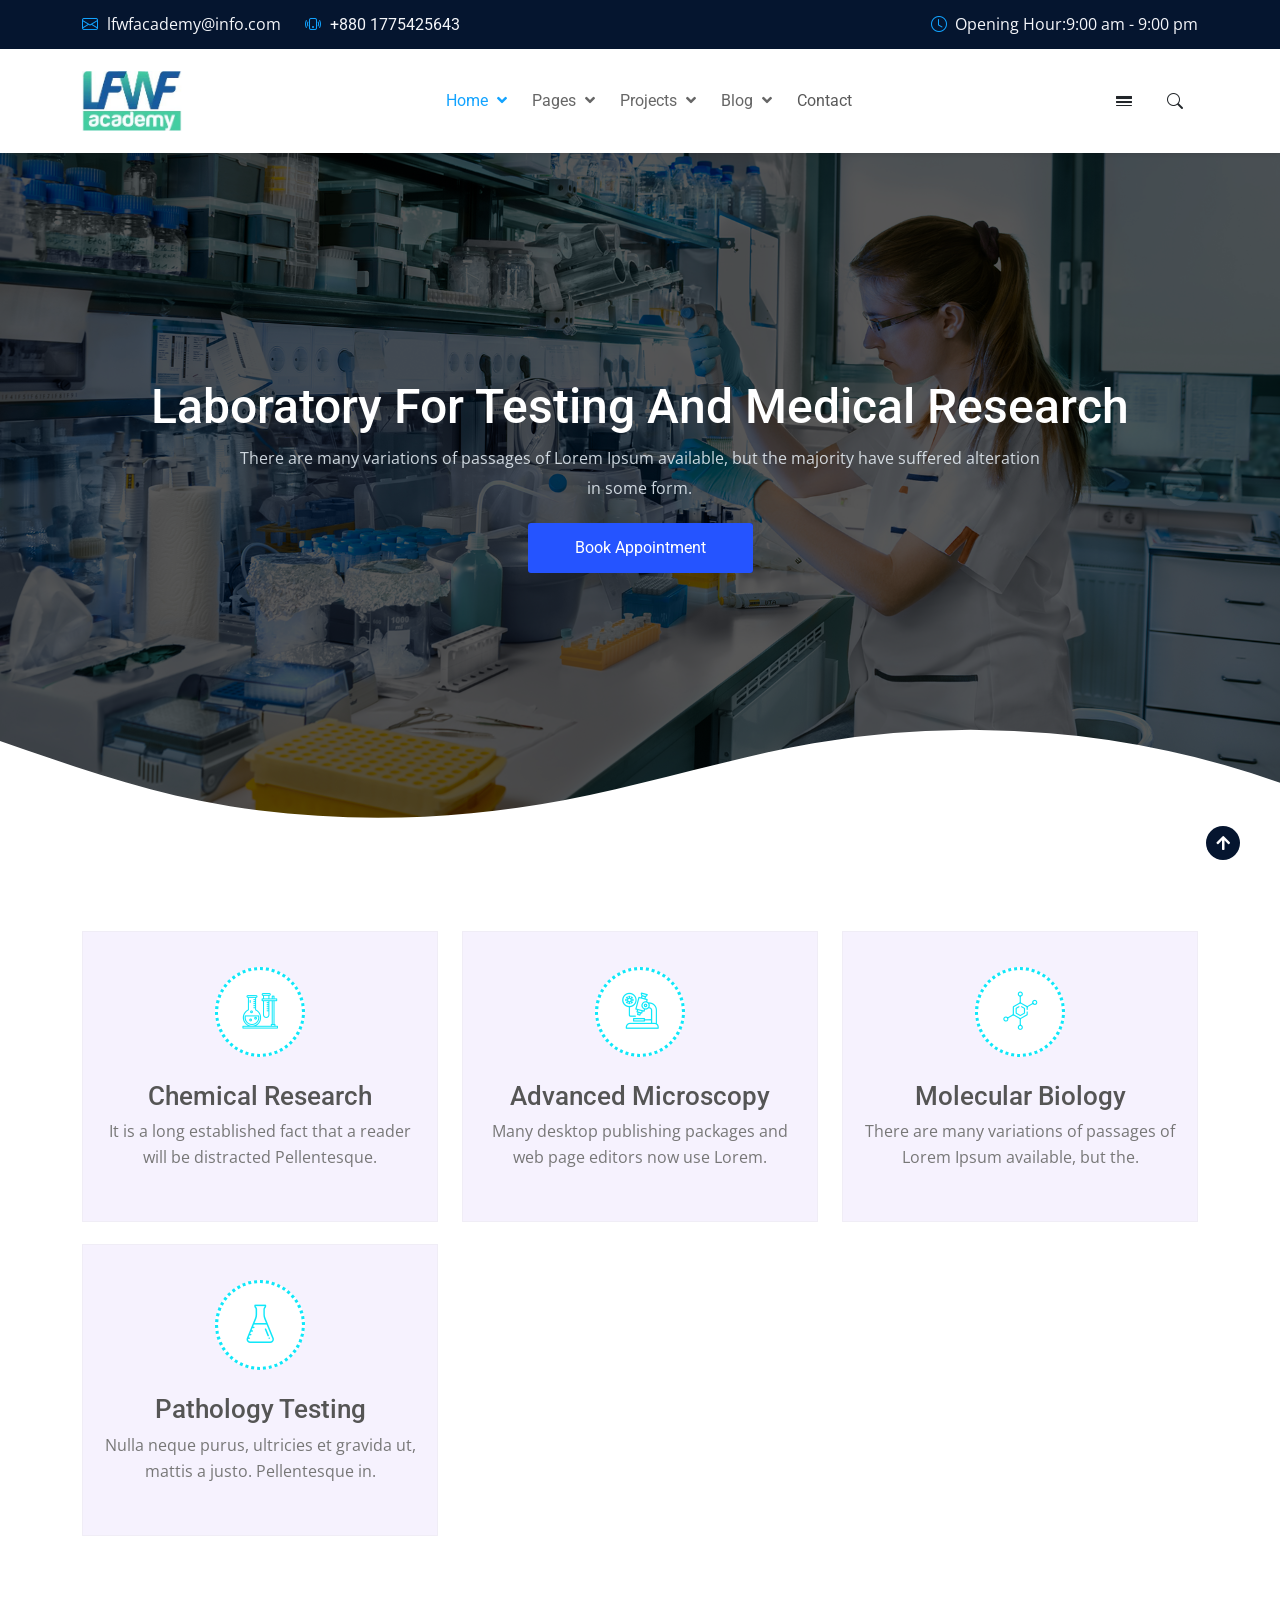
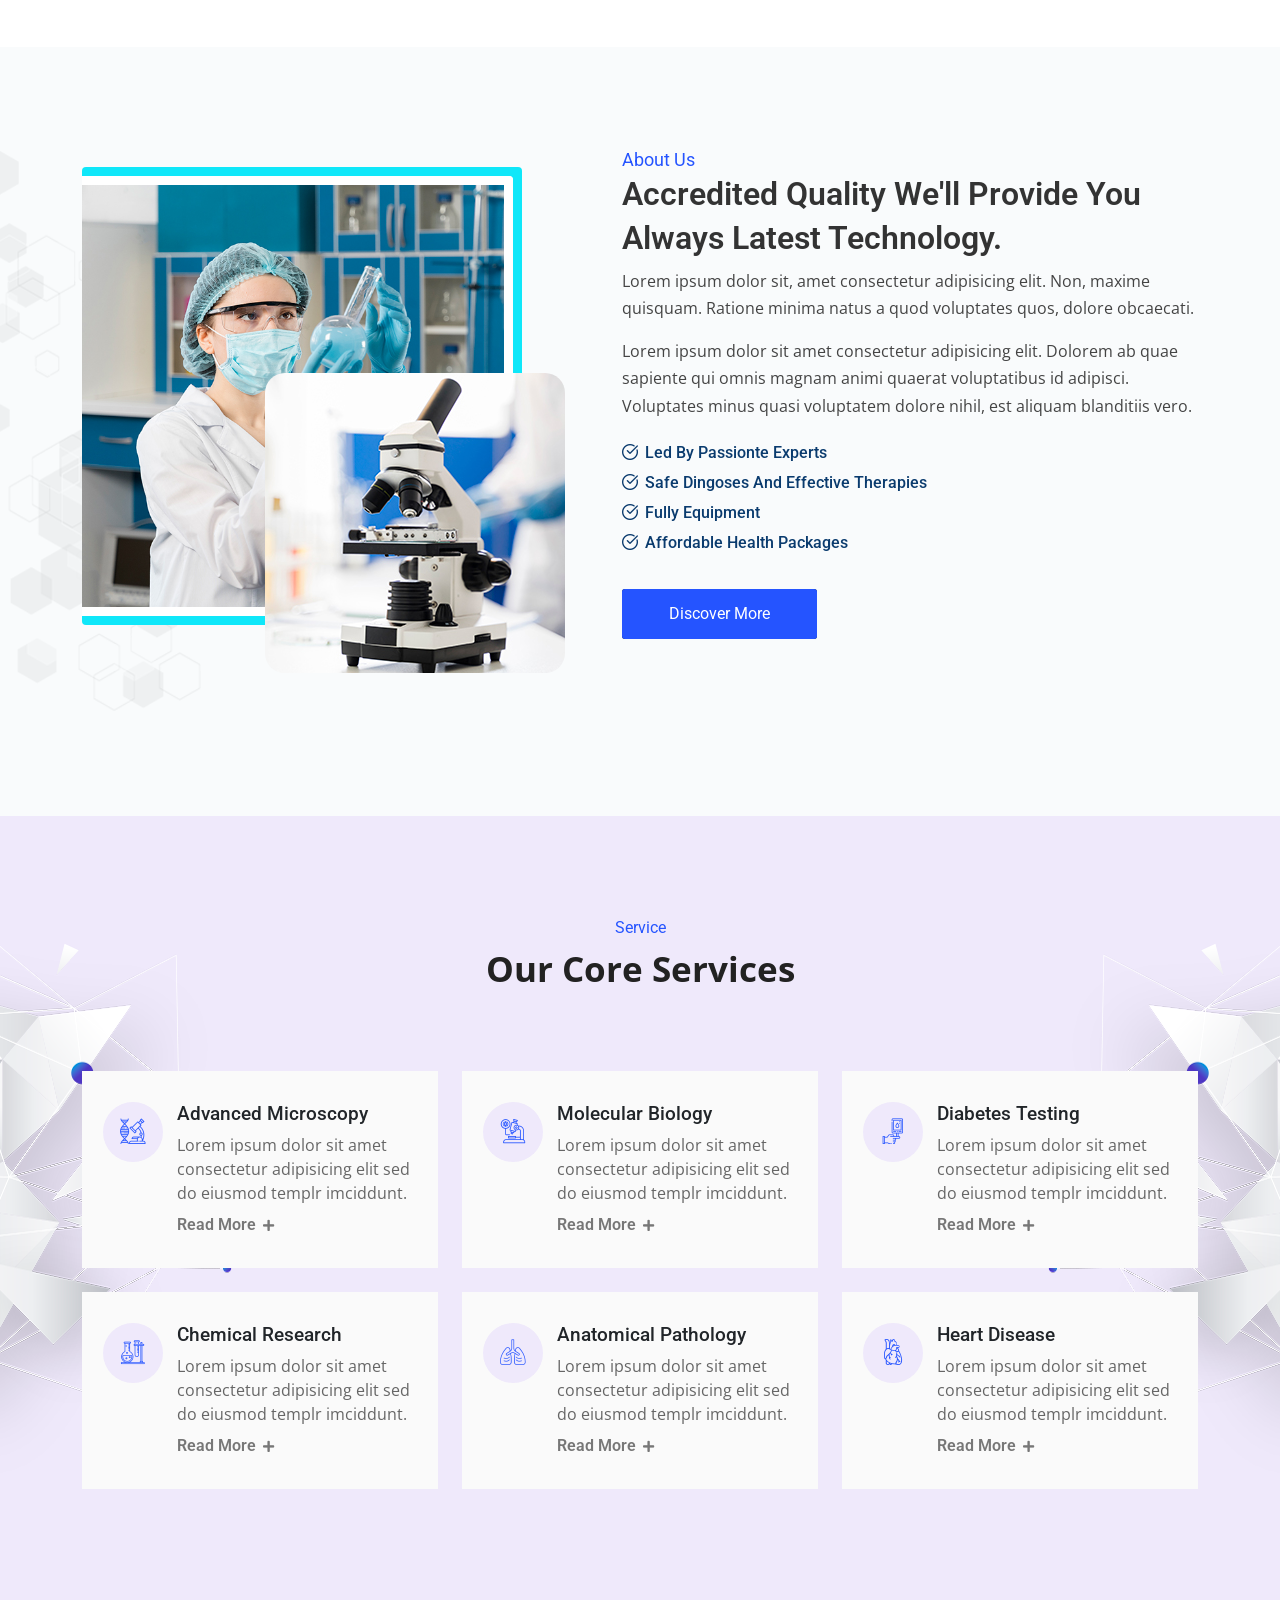
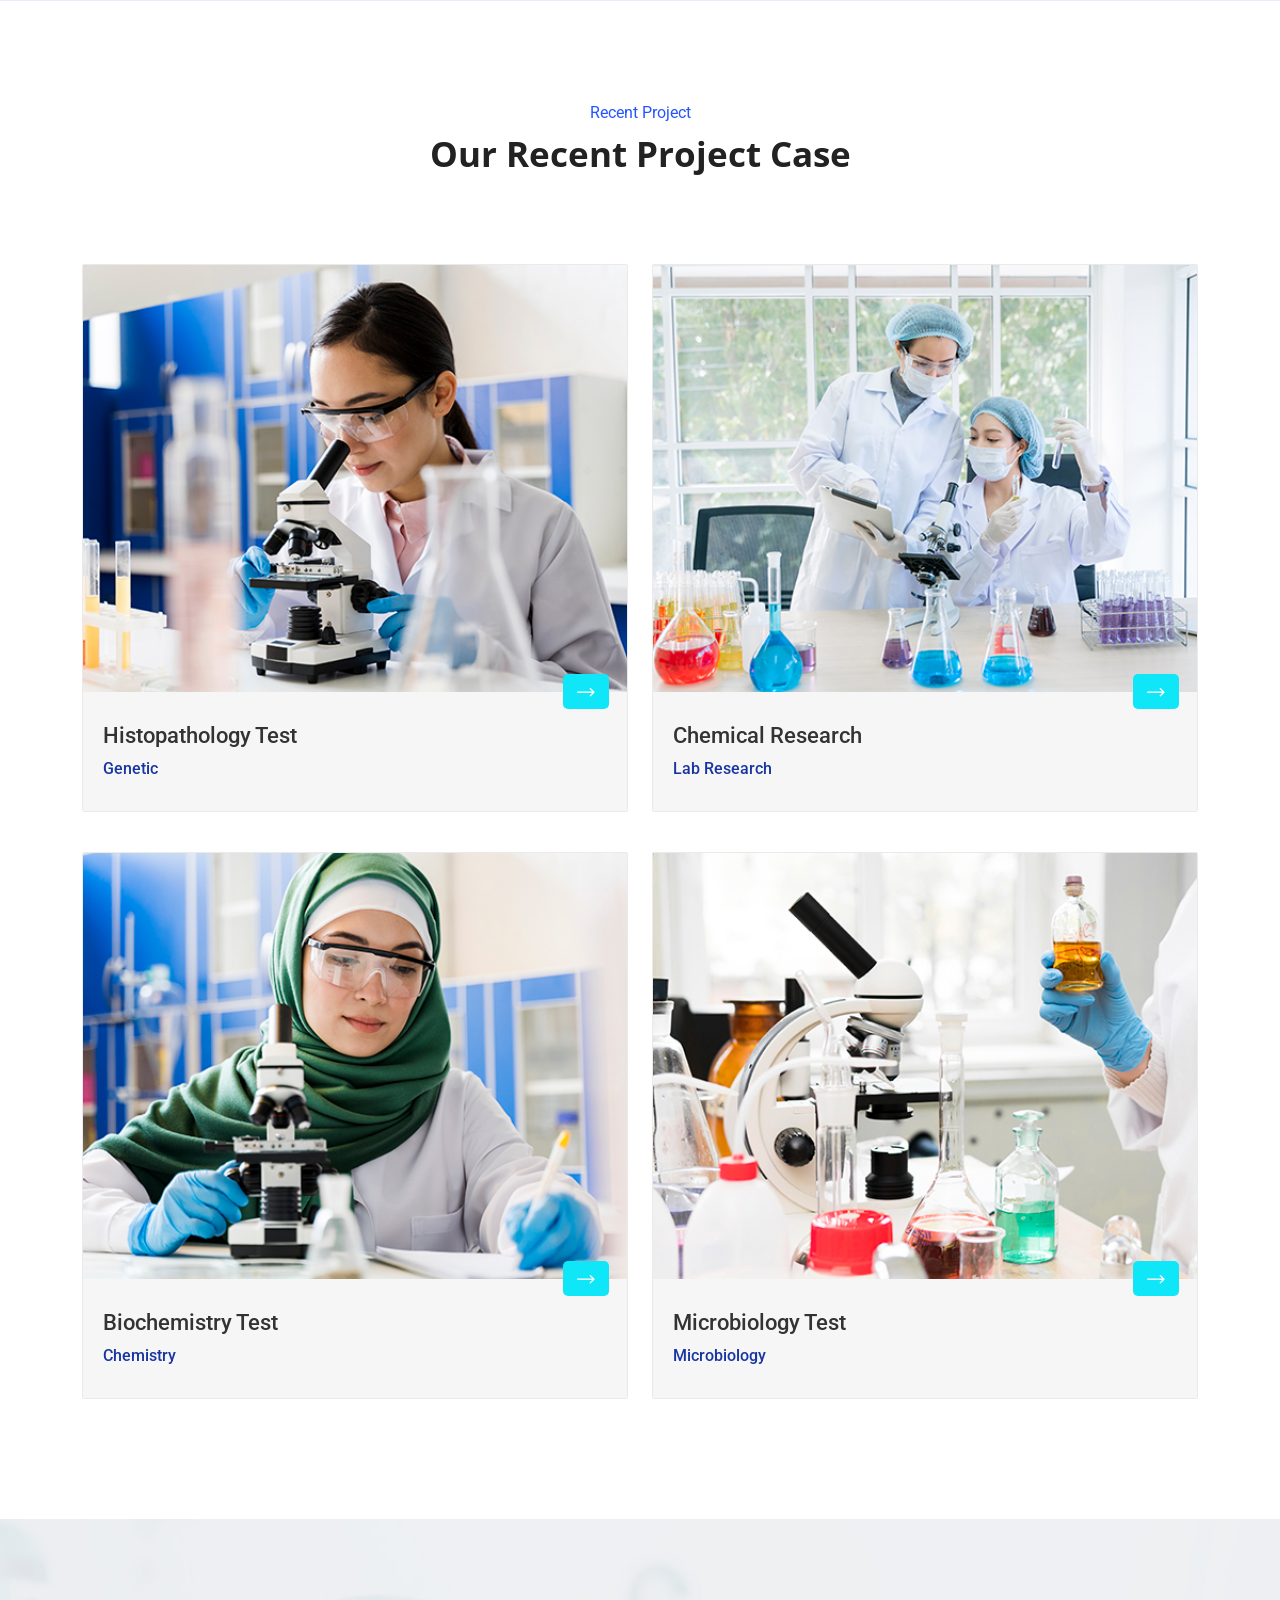
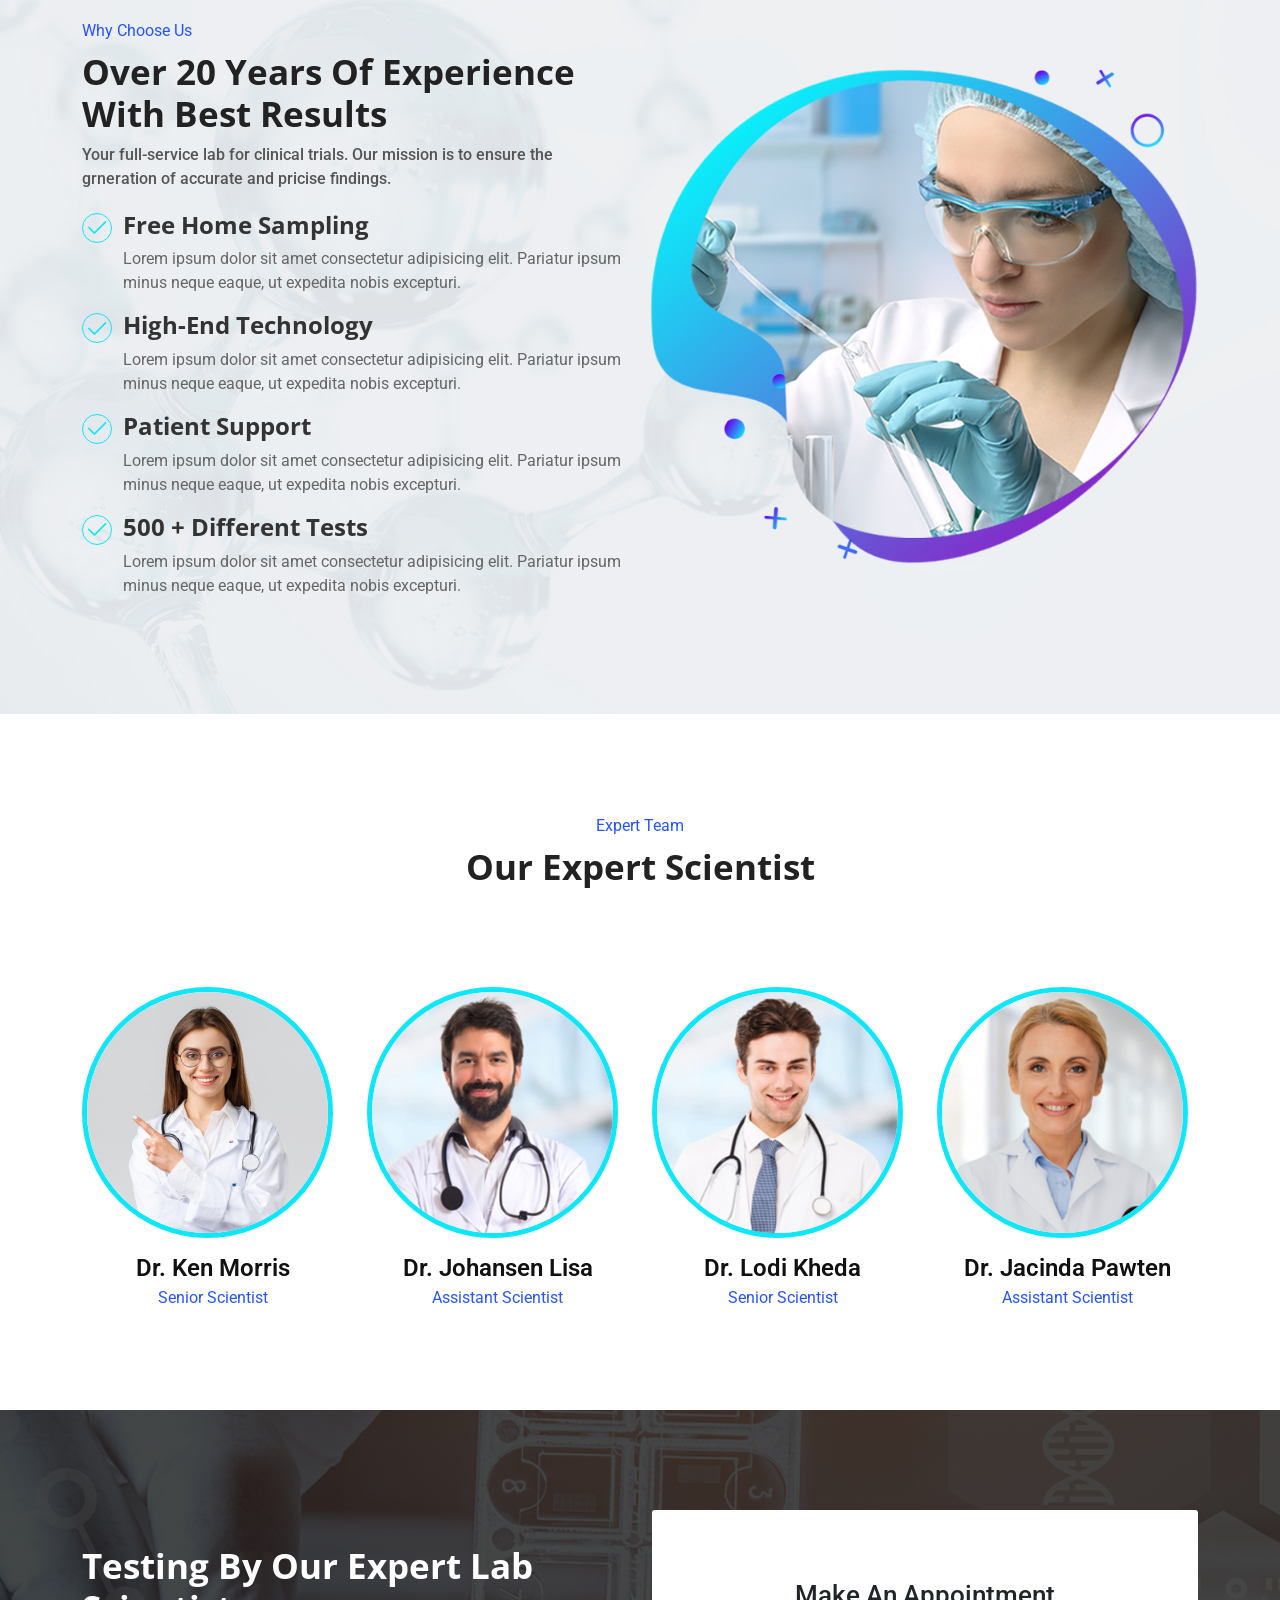
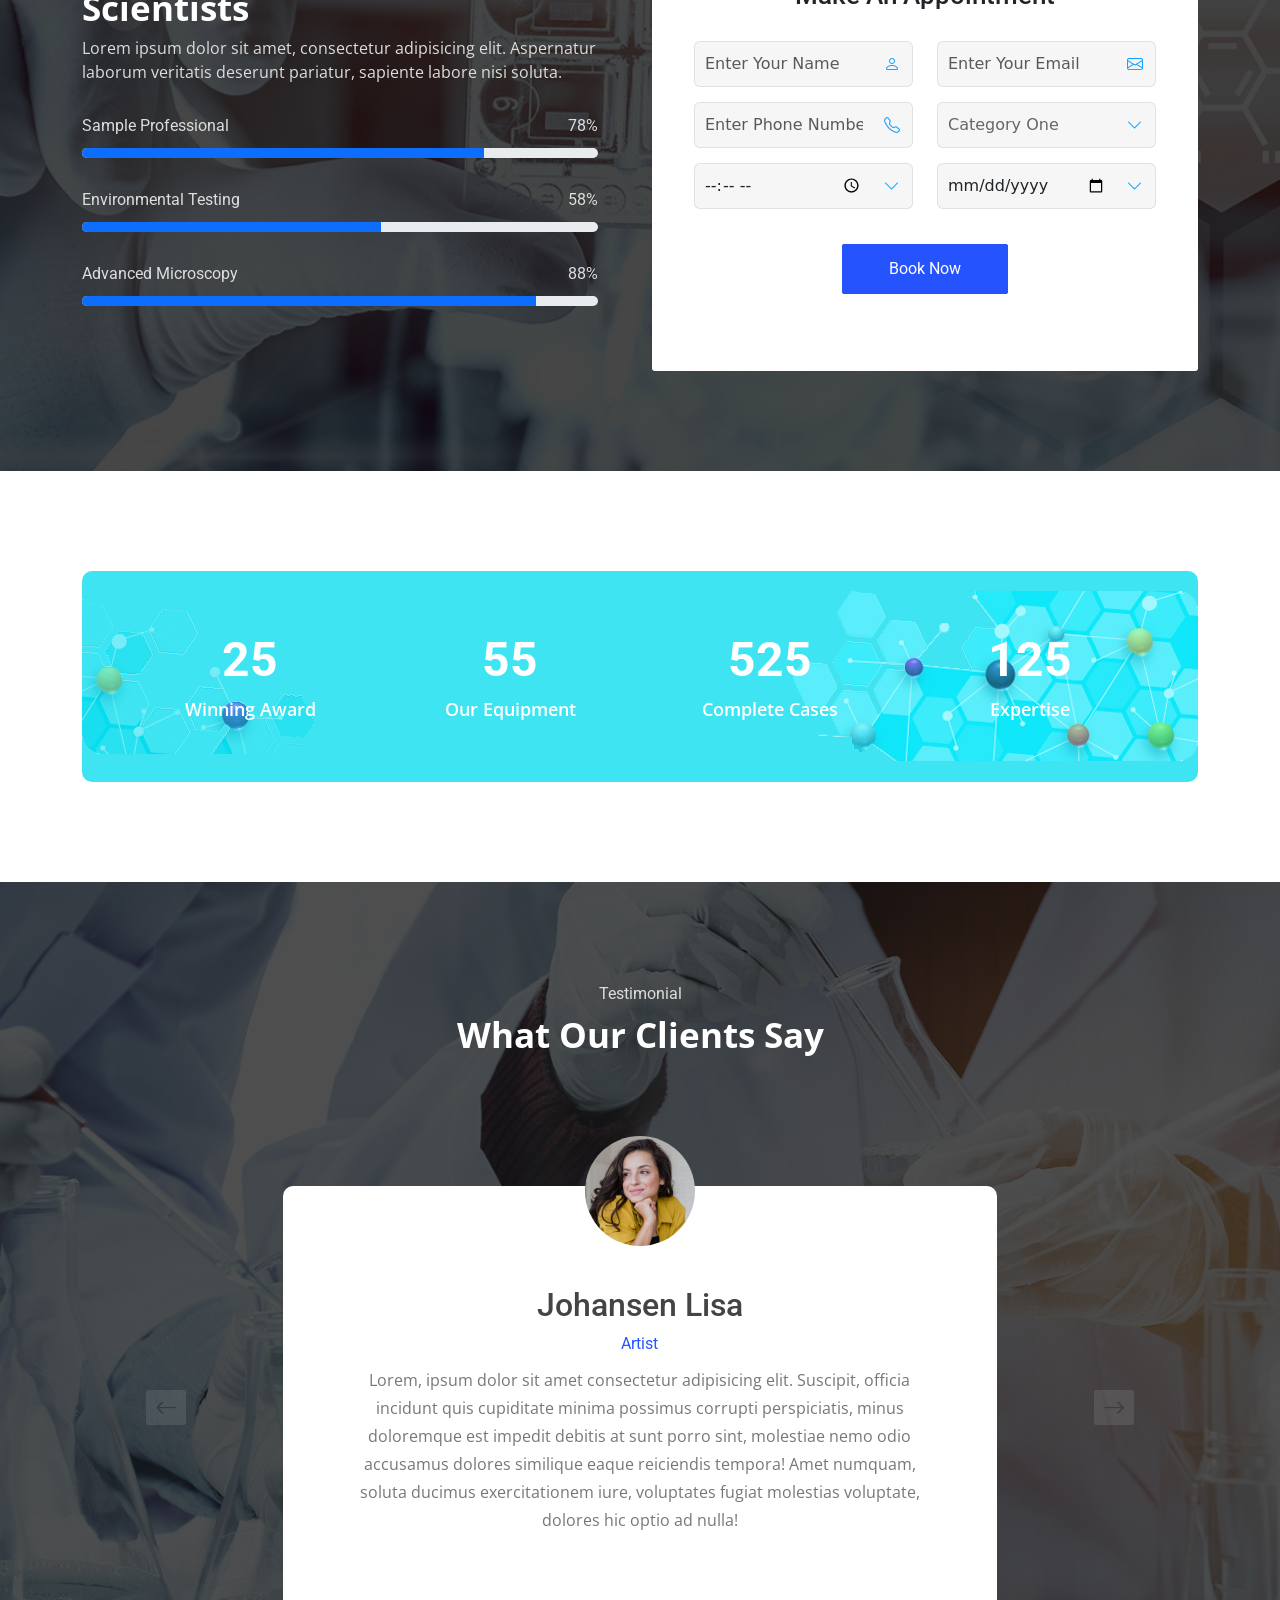
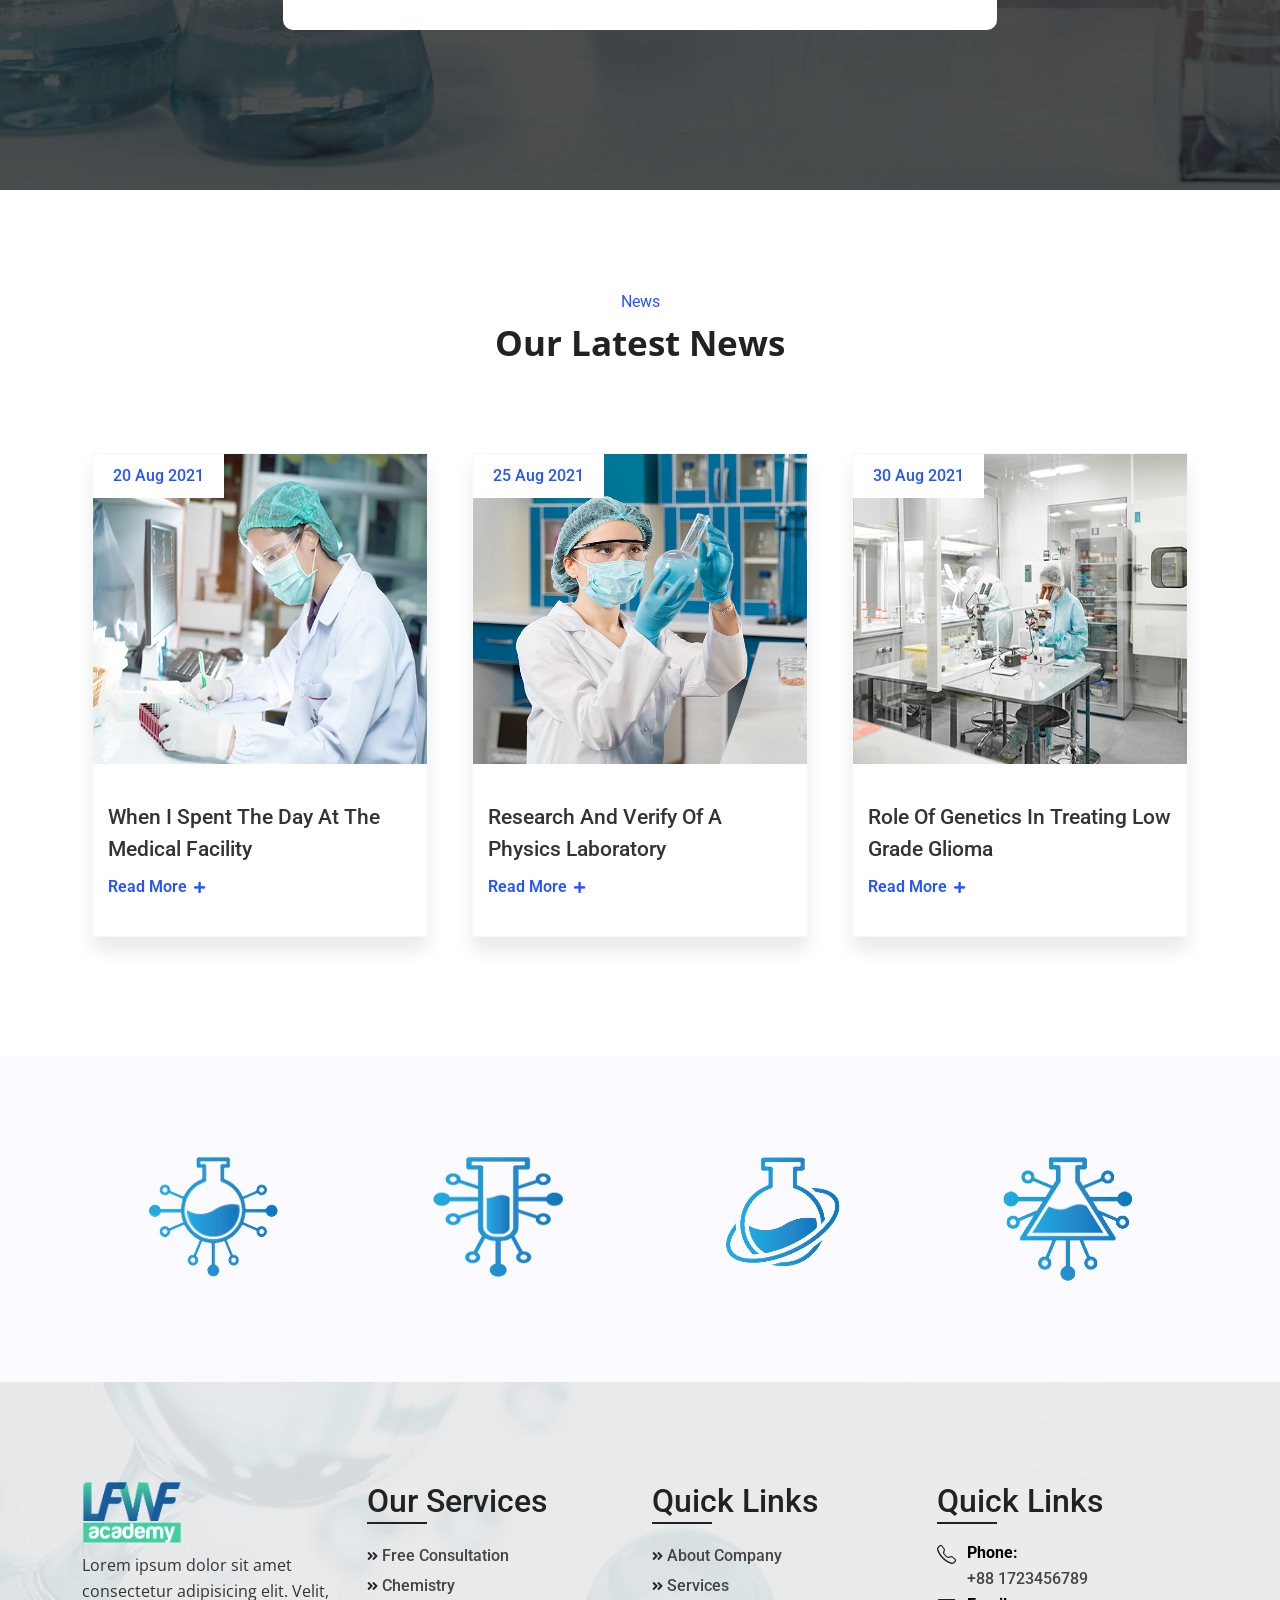
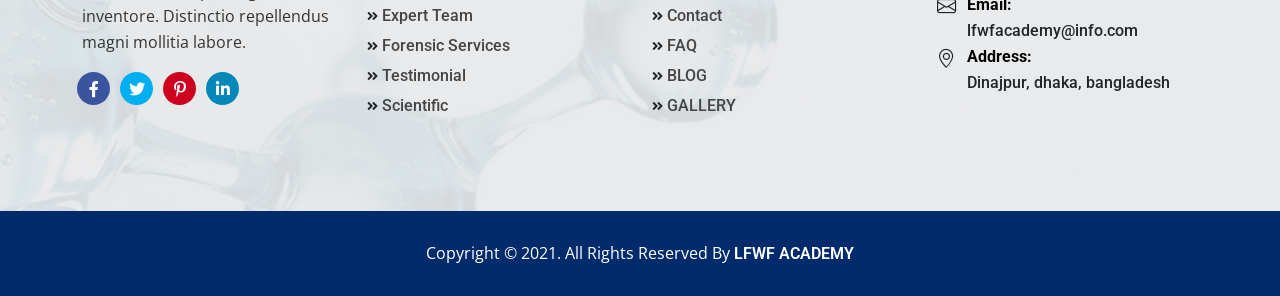
==== commit 410aa1dd: "done" ====
--- a/index.html
+++ b/index.html
@@ -70,7 +70,7 @@
                             </ul>
                         </li>
                         <li class="nav-item dropdown">
-                            <a class="nav-link dropdown-toggle" href="#" id="navbarDropdown" role="button" data-bs-toggle="dropdown" aria-expanded="false"> pages </a>
+                            <a class="nav-link dropdown-toggle" href="" id="navbarDropdown" role="button" data-bs-toggle="dropdown" aria-expanded="false"> pages </a>
                             <ul class="dropdown-menu shadow-sm" aria-labelledby="navbarDropdown">
                                 <li><a class="dropdown-item" href="#">about</a></li>
                                 <li><a class="dropdown-item" href="#">team</a></li>
@@ -179,11 +179,7 @@
                         <span class="slider__controler"><i class="bi bi-arrow-right"></i></span>
                     </button>
                 </div>
-            </div>
-        </section>
-        <!-- shape design start-->
-        <section>
-            <div class="shape__design">
+                <!-- shape design start-->
                 <div class="custom-shape-divider-bottom-1625469687">
                     <svg data-name="Layer 1" xmlns="http://www.w3.org/2000/svg" viewBox="0 0 1200 120" preserveAspectRatio="none">
                         <path
@@ -192,10 +188,10 @@
                         ></path>
                     </svg>
                 </div>
-            </div>
-        </section>
-        <!-- shape design end-->
-        <!-- services section start -->
+                <!-- shape design end-->
+            </div>
+        </section>
+
         <section>
             <div class="service__section">
                 <div class="container">
@@ -258,7 +254,7 @@
             <div class="about__section">
                 <div class="container">
                     <div class="row align-items-center">
-                        <div class="col-xxl-5 col-xl-5 col-lg-6">
+                        <div class="col-xxl-5 col-xl-5 col-lg-6 col-md-12">
                             <div class="about__left__section">
                                 <div class="image__inner">
                                     <img src="assets/image/ia_100000017.jpg" alt="about image" />
@@ -268,7 +264,7 @@
                                 </div>
                             </div>
                         </div>
-                        <div class="col-xxl-7 col-xl-7 col-lg-6">
+                        <div class="col-xxl-7 col-xl-7 col-lg-6 col-md-12">
                             <div class="about__right__section">
                                 <span>about us</span>
                                 <h2>accredited quality we'll provide you always latest technology.</h2>
@@ -486,7 +482,7 @@
             <div class="why__choose__us__section">
                 <div class="container">
                     <div class="row g-0 align-items-center">
-                        <div class="co-xxl-6 col-xl-6 col-lg-5 order__tw">
+                        <div class="co-xxl-6 col-xl-6 col-lg-5 order__two">
                             <div class="why__choose__us__left">
                                 <!-- section tilte -->
                                 <div class="section__title">
@@ -536,7 +532,7 @@
                                 </div>
                             </div>
                         </div>
-                        <div class="co-xxl-6 col-xl-6 col-lg-6 order__on">
+                        <div class="co-xxl-6 col-xl-6 col-lg-6 order__one">
                             <div class="why__choose__us__right">
                                 <img src="assets/image/ia_100000038.png" alt="" />
                             </div>
@@ -715,13 +711,13 @@
                                     <h2>make an appointment</h2>
                                     <!-- frist row -->
                                     <div class="row">
-                                        <div class="col-xxl-6 col-lx-6 col-lg-6">
+                                        <div class="col-xxl-6 col-lx-6 col-lg-6 col-md-6 col-sm-6">
                                             <div class="input-group">
                                                 <input class="form-control" type="text" name="name" id="" placeholder="Enter Your Name" />
                                                 <span class="input-group-text"><i class="bi bi-person"></i></span>
                                             </div>
                                         </div>
-                                        <div class="col-xxl-6 col-lx-6 col-lg-6">
+                                        <div class="col-xxl-6 col-lx-6 col-lg-6 col-md-6  col-sm-6">
                                             <div class="input-group">
                                                 <input class="form-control" type="email" name="email" id="" placeholder="Enter Your Email" />
                                                 <span class="input-group-text"><i class="bi bi-envelope"></i></span>
@@ -730,13 +726,13 @@
                                     </div>
                                     <!-- second row -->
                                     <div class="row">
-                                        <div class="col-xxl-6 col-lx-6 col-lg-6">
+                                        <div class="col-xxl-6 col-lx-6 col-lg-6 col-md-6  col-sm-6">
                                             <div class="input-group">
                                                 <input class="form-control" type="text" name="number" id="" placeholder="Enter Phone Number" />
                                                 <span class="input-group-text"><i class="bi bi-telephone"></i></span>
                                             </div>
                                         </div>
-                                        <div class="col-xxl-6 col-lx-6 col-lg-6">
+                                        <div class="col-xxl-6 col-lx-6 col-lg-6 col-md-6  col-sm-6">
                                             <div class="input-group">
                                                 <select class="form-control" name="category">
                                                     <option value="category one">category one</option>
@@ -750,13 +746,13 @@
                                     </div>
                                     <!-- thard row -->
                                     <div class="row">
-                                        <div class="col-xxl-6 col-lx-6 col-lg-6">
+                                        <div class="col-xxl-6 col-lx-6 col-lg-6 col-md-6  col-sm-6">
                                             <div class="input-group">
                                                 <input class="form-control" type="time" name="time" id="" />
                                                 <span class="input-group-text"><i class="bi bi-chevron-down"></i></span>
                                             </div>
                                         </div>
-                                        <div class="col-xxl-6 col-lx-6 col-lg-6">
+                                        <div class="col-xxl-6 col-lx-6 col-lg-6 col-md-6  col-sm-6">
                                             <div class="input-group">
                                                 <input class="form-control" type="date" name="date" id="" />
                                                 <span class="input-group-text"><i class="bi bi-chevron-down"></i></span>
@@ -773,34 +769,34 @@
         </section>
         <!-- contact us section end-->
         <!-- counter up section start-->
-        <section>
+        <section class="counterupsection">
             <div class="container">
                 <div class="counter__up__section">
                     <div class="its__for__bg__image">
                         <div class="row">
                             <!-- counter item -->
-                            <div class="col-xx-l-3 col-xl-3 col-lg-3 col-md-3">
+                            <div class="col-xx-l-3 col-xl-3 col-lg-3 col-md-3 col-sm-3">
                                 <div class="counter__item">
                                     <h2>25</h2>
                                     <span>winning award</span>
                                 </div>
                             </div>
                             <!-- counter item -->
-                            <div class="col-xx-l-3 col-xl-3 col-lg-3 col-md-3">
+                            <div class="col-xx-l-3 col-xl-3 col-lg-3 col-md-3 col-sm-3">
                                 <div class="counter__item">
                                     <h2>55</h2>
                                     <span>our equipment</span>
                                 </div>
                             </div>
                             <!-- counter item -->
-                            <div class="col-xx-l-3 col-xl-3 col-lg-3 col-md-3">
+                            <div class="col-xx-l-3 col-xl-3 col-lg-3 col-md-3 col-sm-3">
                                 <div class="counter__item">
                                     <h2>525</h2>
                                     <span>complete cases</span>
                                 </div>
                             </div>
                             <!-- counter item -->
-                            <div class="col-xx-l-3 col-xl-3 col-lg-3 col-md-3">
+                            <div class="col-xx-l-3 col-xl-3 col-lg-3 col-md-3 col-sm-3">
                                 <div class="counter__item">
                                     <h2>125</h2>
                                     <span>expertise</span>
@@ -896,7 +892,7 @@
                     </div>
                     <div class="row">
                         <!-- news item -->
-                        <div class="col-xxl-4 col-xl-4 col-lg-6 col-md-6">
+                        <div class="col-xxl-4 col-xl-4 col-lg-6 col-md-6 col-sm-12">
                             <article>
                                 <div class="news__thumbnail">
                                     <img src="assets/image/ia_100000052.jpg" alt="news__thumbnail" />
@@ -909,7 +905,7 @@
                             </article>
                         </div>
                         <!-- news item -->
-                        <div class="col-xxl-4 col-xl-4 col-lg-6 col-md-6">
+                        <div class="col-xxl-4 col-xl-4 col-lg-6 col-md-6 col-sm-12">
                             <article>
                                 <div class="news__thumbnail">
                                     <img src="assets/image/ia_100000017.jpg" alt="news__thumbnail" />
@@ -922,7 +918,7 @@
                             </article>
                         </div>
                         <!-- news item -->
-                        <div class="col-xxl-4 col-xl-4 col-lg-6 col-md-6">
+                        <div class="col-xxl-4 col-xl-4 col-lg-6 col-md-6 col-sm-12">
                             <article>
                                 <div class="news__thumbnail">
                                     <img src="assets/image/ia_100000054.jpg" alt="news__thumbnail" />
@@ -975,7 +971,7 @@
             <div class="container">
                 <div class="row">
                     <!-- footer item -->
-                    <div class="col-xxl-3 col-xl-3 col-lg-3  col-md-12 col-sm-12 f_item">
+                    <div class="col-xxl-3 col-xl-3 col-lg-3  col-md-12 col-sm-12 f_item ">
                         <div class="footer__item">
                             <img src="assets/image/logo 2.png" alt="" />
                             <p>Lorem ipsum dolor sit amet consectetur adipisicing elit. Velit, inventore. Distinctio repellendus magni mollitia labore.</p>
@@ -989,7 +985,7 @@
                     </div>
 
                         <!-- footer item -->
-                        <div class="col-xxl-3 col-xl-3 col-lg-3  col-md-4 col-sm-6 f_item">
+                        <div class="col-xxl-3 col-xl-3 col-lg-3  col-md-4 col-sm-6 f_item xs">
                             <div class="footer__item">
                                 <h2>our services</h2>
                                 <ul>
@@ -1003,7 +999,7 @@
                             </div>
                         </div>
                <!-- footer item -->
-               <div class="col-xxl-3 col-xl-3 col-lg-3  col-md-4 col-sm-6 f_item">
+               <div class="col-xxl-3 col-xl-3 col-lg-3  col-md-4 col-sm-6 f_item xs">
                 <div class="footer__item">
                     <h2>quick links</h2>
                     <ul>
@@ -1017,7 +1013,7 @@
                 </div>
             </div>
                     <!-- footer item -->
-                    <div class="col-xxl-3 col-xl-3 col-lg-3 col-md-4 col-sm-6  f_item">
+                    <div class="col-xxl-3 col-xl-3 col-lg-3 col-md-4 col-sm-6  f_item xs dd">
                         <div class="footer__item">
                             <h2>quick links</h2>
                             <ol>
@@ -1068,7 +1064,7 @@
                 keyboard: true,
             });
             $(window).scroll(function(){
-                    if ($(window).scrollTop() >= 200) {
+                    if ($(window).scrollTop() >= 154) {
                         $('#mynav').addClass('sticky-top animate__animated animate__slideInDown shadow-lg');
                     }
                     else {
--- a/assets/css/main__style.css
+++ b/assets/css/main__style.css
@@ -79,13 +79,13 @@
   padding: 40px 22px !important;
 }
 
-nav ul > li > a:hover {
-  color: #12a3ff !important;
-}
-
 nav ul > li > a span {
   font-family: "Roboto", sans-serif;
   text-transform: uppercase;
+}
+
+nav ul > li:hover > a {
+  color: #12a3ff !important;
 }
 
 nav ul > li #navbarDropdown {
@@ -224,7 +224,32 @@
 
 /*-- hero__section start--*/
 .hero__section {
-  height: 100vh;
+  position: relative;
+  height: auto;
+}
+
+.hero__section .custom-shape-divider-bottom-1625469687 {
+  position: absolute;
+  left: 0;
+  width: 100%;
+  overflow: hidden;
+  line-height: 0;
+  -webkit-transform: rotate(180deg);
+          transform: rotate(180deg);
+  z-index: 1;
+  bottom: 0;
+  pointer-events: none;
+}
+
+.hero__section .custom-shape-divider-bottom-1625469687 svg {
+  position: relative;
+  display: block;
+  width: calc(136% + 1.3px);
+  height: 163px;
+}
+
+.hero__section .custom-shape-divider-bottom-1625469687 .shape-fill {
+  fill: #fff;
 }
 
 .hero__section #carouselExampleCaptions {
@@ -360,34 +385,6 @@
   color: #fff;
 }
 
-/*-- shape__design  start--*/
-.shape__design {
-  position: relative;
-}
-
-.shape__design .custom-shape-divider-bottom-1625469687 {
-  position: absolute;
-  bottom: 0;
-  left: 0;
-  width: 100%;
-  overflow: hidden;
-  line-height: 0;
-  -webkit-transform: rotate(180deg);
-          transform: rotate(180deg);
-  z-index: 1;
-}
-
-.shape__design .custom-shape-divider-bottom-1625469687 svg {
-  position: relative;
-  display: block;
-  width: calc(136% + 1.3px);
-  height: 163px;
-}
-
-.shape__design .custom-shape-divider-bottom-1625469687 .shape-fill {
-  fill: #ffffff;
-}
-
 /*-- service section start--*/
 .service__section {
   position: relative;
@@ -1960,8 +1957,8 @@
   position: fixed;
   right: 40px;
   bottom: 40px;
-  -webkit-transition: .4s;
-  transition: .4s;
+  -webkit-transition: 0.4s;
+  transition: 0.4s;
   z-index: 55;
 }
 
--- a/assets/css/responsive.css
+++ b/assets/css/responsive.css
@@ -12,7 +12,7 @@
     position: static;
   }
   .service__section {
-    position: static;
+    position: relative;
     top: 0;
     padding: 0 0 90px 0;
   }
@@ -24,9 +24,6 @@
   }
   .service__section .services__item {
     margin: 11px 0;
-  }
-  .shape__design .custom-shape-divider-bottom-1625469687 {
-    bottom: 85px;
   }
   .about__section .about__right__section h2 {
     color: #222222eb;
@@ -50,6 +47,9 @@
     -ms-flex-preferred-size: 211px;
         flex-basis: 211px;
   }
+  .service__section {
+    padding: 100px 0;
+  }
 }
 
 @media all and (max-width: 1255px) {
@@ -85,7 +85,7 @@
     padding: 0;
   }
   .why__choose__us__section .why__choose__item__content p {
-    font-size: .9rem;
+    font-size: 0.9rem;
   }
   .why__choose__us__section .why__choose__item .why__choose__icon span {
     font-size: 1.6rem;
@@ -99,10 +99,16 @@
     line-height: 24px;
   }
   .why__choose__us__section .section__title > p {
-    font-size: .9rem;
+    font-size: 0.9rem;
   }
   .why__choose__us__section .why__choose__us__right {
     margin: 0;
+  }
+  .contact__us__section .contact__us__right form > div {
+    margin: 22px 0;
+  }
+  .contact__us__section .contact__us__right form h2 {
+    margin-bottom: 43px;
   }
 }
 
@@ -137,9 +143,6 @@
 }
 
 @media (max-width: 992.98px) {
-  .shape__design {
-    display: none;
-  }
   .hero__section .slider__caption h1 {
     font-size: 2rem;
   }
@@ -160,6 +163,112 @@
     margin-left: 14px;
     margin-top: 4px;
   }
+  .about__section .about__right__section {
+    margin-left: 0;
+    margin-top: 98px;
+    padding-left: 0;
+  }
+  .about__section .about__left__section .image__inner > img {
+    width: 100%;
+  }
+  .about__section .about__right__section h2 {
+    font-size: 1.8rem;
+    line-height: 2.7rem;
+  }
+  .about__section .about__right__section p {
+    font-size: 1rem;
+    line-height: 1.7rem;
+  }
+  .order__one {
+    -webkit-box-ordinal-group: 2;
+        -ms-flex-order: 1;
+            order: 1;
+  }
+  .order__two {
+    -webkit-box-ordinal-group: 3;
+        -ms-flex-order: 2;
+            order: 2;
+  }
+  .why__choose__us__right {
+    text-align: center;
+  }
+  .why__choose__us__section .why__choose__us__left {
+    margin-right: 0;
+    margin-top: 40px;
+  }
+  .team__section .team__item {
+    text-align: center;
+    margin: 12px 0;
+    border: 1px solid rgba(221, 221, 221, 0.541);
+    padding: 40px 10px;
+    -webkit-transition: 0.4s;
+    transition: 0.4s;
+  }
+  .team__section .team__item:hover {
+    -webkit-box-shadow: 0 0 10px rgba(221, 221, 221, 0.678);
+            box-shadow: 0 0 10px rgba(221, 221, 221, 0.678);
+  }
+  .contact__us__section .contact__us__left {
+    margin-right: 0;
+  }
+  .counterupsection .container {
+    max-width: 100% !important;
+    margin: 0;
+    padding: 0;
+  }
+  .counterupsection .container .counter__up__section {
+    border-radius: 0;
+  }
+  .hero__section .custom-shape-divider-bottom-1625469687 svg {
+    height: 93px;
+  }
+  .counter__up__section {
+    margin: 69px 0;
+    -webkit-box-shadow: 0 0 30px #ddd;
+            box-shadow: 0 0 30px #ddd;
+  }
+  body {
+    overflow-x: hidden;
+  }
+  .our__latest__news__section article {
+    margin: 20px 1px;
+    -webkit-box-shadow: 0px 0 15px rgba(221, 221, 221, 0.356);
+            box-shadow: 0px 0 15px rgba(221, 221, 221, 0.356);
+  }
+  .our__latest__news__section article .news__thumbnail {
+    height: 255px;
+  }
+  .our__latest__news__section article .news__thumbnail img {
+    -webkit-transition: 0.4s;
+    transition: 0.4s;
+  }
+  .our__latest__news__section article .news__thumbnail:hover img {
+    -webkit-filter: grayscale(100%);
+            filter: grayscale(100%);
+  }
+  .header__top p {
+    font-size: 0.8rem;
+  }
+  nav ul > li a {
+    padding: 10px 22px !important;
+    border-bottom: 1px solid rgba(221, 221, 221, 0.459);
+  }
+  nav ul > li .dropdown-menu.shadow-sm.show {
+    display: block !important;
+    -webkit-transform: translate(0) !important;
+            transform: translate(0) !important;
+  }
+  nav ul > li > ul.dropdown-menu {
+    display: none !important;
+    opacity: 1 !important;
+    visibility: visible !important;
+    position: absolute;
+    width: 100%;
+  }
+  nav .dropdown-toggle::after {
+    top: 52px;
+    right: 0;
+  }
 }
 
 @media (max-width: 767.98px) {
@@ -179,5 +288,342 @@
     padding: 78px 0;
     background: #fafaff;
   }
+  .testiomonial__section #testimonial__section__slider .testimonial__item {
+    width: 100%;
+    margin: 60px auto;
+    padding: 40px 20px;
+  }
+  .testimonial__content h2 {
+    margin-bottom: 0px;
+  }
+  .testiomonial__section #testimonial__section__slider .testimonial__item a.name {
+    font-size: 1.4rem;
+    margin-top: 30px;
+  }
+  .testiomonial__section #testimonial__section__slider .testimonial__item p {
+    font-size: 0.9rem;
+    line-height: 1.5rem;
+  }
+  .carousel-item {
+    padding: 0 10px;
+    -webkit-box-sizing: border-box;
+            box-sizing: border-box;
+  }
+  .contact__us__section .contact__us__left .section__title h2 {
+    font-size: 2rem;
+    font-weight: 600;
+  }
+  footer {
+    padding: 55px 0;
+  }
+  .counter__up__section .counter__item h2 {
+    font-size: 2rem;
+    font-weight: 600;
+  }
+  .counter__up__section .counter__item span {
+    color: black;
+    font-size: 0.8rem;
+    font-weight: 600;
+  }
+  .team__section .section__title {
+    margin-bottom: 80px;
+  }
+  .header__top {
+    display: none;
+  }
+  nav .navbar-brand img {
+    width: 78px;
+  }
+  #mynav {
+    padding: 10px 0 !important;
+  }
+  .hero__section .carousel-item {
+    padding: 0 !important;
+  }
+  .hero__section .custom-shape-divider-bottom-1625469687 {
+    display: none;
+  }
+  .our__latest__news__section article {
+    margin: 18px 36px;
+  }
+  .hero__section .slider__caption h1 {
+    font-size: 1.6rem;
+  }
+  .hero__section .slider__caption p {
+    width: 97%;
+    font-size: 0.9rem;
+    line-height: 23px;
+  }
+  .hero__section .slider__caption a {
+    padding: 6px 34px;
+    font-size: 1rem;
+    margin-top: 10px;
+  }
+  .service__section {
+    padding: 64px 0;
+  }
+  .main__service__section .main__secvice__item .main__service__icon {
+    margin-right: 23px;
+  }
+  .about__section .about__left__section {
+    height: 400px;
+  }
+  .about__section .about__left__section .image__inner {
+    height: 100%;
+  }
+  .about__section .about__left__section img {
+    height: 100%;
+  }
+  .about__section {
+    padding-bottom: 95px;
+  }
+  .hero__section #carouselExampleCaptions .carousel-inner .carousel-item {
+    height: 396px;
+  }
+  .hero__section #carouselExampleCaptions .carousel-inner .carousel-item img {
+    height: 100%;
+  }
+  .hero__section .slider__caption h1 {
+    margin-top: 60px;
+  }
+}
+
+@media (max-width: 575.98px) {
+  footer .xs {
+    width: 50%;
+  }
+  .fore__image__section .row > * {
+    width: 50%;
+  }
+  .counter__up__section .row > * {
+    width: 50%;
+    margin: 20px 0;
+  }
+  .contact__us__section .contact__us__right form > div {
+    margin: 0;
+  }
+  .input-group {
+    margin-top: 13px;
+  }
+  .about__section .about__left__section .small__image {
+    bottom: -12%;
+    right: -5%;
+    width: 200px;
+  }
+}
+
+@media all and (max-width: 410px) {
+  html {
+    font-size: 14px;
+  }
+  .main__service__section .main__secvice__item {
+    display: block;
+    text-align: center;
+  }
+  .main__service__section .main__secvice__item .main__service__icon {
+    margin: auto;
+    margin-bottom: 20px;
+  }
+  .main__service__section .main__secvice__item .main__service__icon span {
+    margin: auto;
+    font-size: 3rem;
+  }
+  .about__section .about__left__section {
+    height: 383px;
+  }
+  .about__section .about__left__section .small__image {
+    width: 200px;
+    margin-right: 30px;
+    border-radius: 5px;
+  }
+  .main__service__section {
+    padding: 66px 0;
+  }
+  .why__choose__us__section {
+    padding: 53px 0;
+  }
+  .team__section {
+    padding: 68px 0;
+  }
+  .about__section {
+    padding: 64px 0;
+  }
+  .service__section .services__item {
+    margin: 19px 0;
+  }
+  .service__section {
+    padding: 39px 0;
+  }
+  .hero__section #carouselExampleCaptions .carousel-inner .carousel-item {
+    height: 333px;
+  }
+  .contact__us__section .contact__us__right {
+    padding: 38px 30px;
+  }
+  .contact__us__section .contact__us__right form h2 {
+    margin-bottom: 25px;
+  }
+  .recent__project__section {
+    padding: 42px 0;
+  }
+  .about__section .about__left__section {
+    padding-right: 0 !important;
+  }
+}
+
+@media all and (max-width: 330px) {
+  .service__section .services__icon {
+    width: 69px;
+    height: 69px;
+    border-radius: 50%;
+    line-height: 69px;
+    margin: auto;
+    margin-bottom: 18px;
+  }
+  .service__section .services__item {
+    padding: 21px 10px;
+  }
+  .about__section .about__left__section {
+    height: 312px;
+  }
+  .about__section .about__left__section .small__image {
+    width: 154px;
+    margin-right: 1px;
+  }
+  .about__section .about__right__section h2 {
+    font-size: 1.4rem;
+    line-height: 2.2rem;
+  }
+  .about__section .about__right__section p {
+    font-size: 0.9rem;
+    line-height: 1.5rem;
+  }
+  .main__service__section .section__title {
+    text-align: center;
+    margin-bottom: 30px;
+  }
+  .main__service__section .main__secvice__item {
+    padding: 19px 6px;
+    margin: 12px 0;
+  }
+  .recent__project__section .section__title h2 {
+    font-size: 1.5rem;
+  }
+  .recent__project__section .section__title {
+    margin-bottom: 20px;
+  }
+  .team__section .section__title h2 {
+    font-size: 1.4rem;
+  }
+  .team__section .section__title {
+    margin-bottom: 39px;
+  }
+  .contact__us__section .contact__us__left .section__title h2 {
+    font-size: 1.6rem;
+    font-weight: 600;
+    line-height: 34px;
+  }
+  .contact__us__section .contact__us__left .progress__item {
+    margin: 20px 0;
+  }
+  .contact__us__section {
+    padding: 46px 0;
+  }
+  .contact__us__section .contact__us__right form h2 {
+    margin-bottom: 11px;
+    font-size: 1.4rem;
+  }
+  .testiomonial__section {
+    padding: 40px 0;
+  }
+  .testiomonial__section .section__title h2 {
+    font-size: 1.4rem;
+  }
+  .testiomonial__section #testimonial__section__slider .testimonial__item p {
+    display: none;
+  }
+  .our__latest__news__section .section__title h2 {
+    font-size: 1.4rem;
+  }
+  .our__latest__news__section article .news__thumbnail {
+    height: 186px;
+  }
+  .our__latest__news__section article .news__content {
+    padding: 15px 10px;
+  }
+  .our__latest__news__section article .news__content h2 a {
+    font-size: 1rem;
+    line-height: 20px;
+  }
+  footer .footer__bottom p {
+    font-size: 0.9rem;
+  }
+  footer .row > * {
+    width: 100%;
+  }
+  .our__latest__news__section {
+    padding: 50px 0;
+  }
+  .our__latest__news__section .section__title {
+    margin-bottom: 20px;
+  }
+  .testiomonial__section .section__title {
+    margin-bottom: 17px;
+  }
+  .testiomonial__section {
+    padding: 40px 0;
+    padding-bottom: 10px;
+  }
+  .counter__up__section .row > * {
+    width: 100%;
+  }
+  .hero__section .slider__caption h1 {
+    font-size: 1.1rem;
+  }
+  .hero__section .slider__caption p {
+    width: 98%;
+    font-size: 0.9rem;
+    line-height: 17px;
+  }
+  .hero__section #carouselExampleCaptions .carousel-inner .carousel-item {
+    height: 298px;
+  }
+  .hero__section .slider__caption h1 {
+    margin-top: 020px;
+  }
+}
+
+@media all and (max-width: 250px) {
+  html {
+    font-size: 10px;
+  }
+  .container {
+    max-width: 100%;
+    width: 100%;
+    padding: 0;
+    margin: 0;
+  }
+  .row {
+    padding: 0;
+  }
+  footer {
+    text-align: center;
+    margin: auto;
+    padding: 30px 0;
+  }
+  footer .dd {
+    display: none;
+  }
+  footer .footer__item h2::before {
+    left: 0;
+    right: 0;
+    margin: auto;
+  }
+  footer .footer__bottom {
+    margin-top: 20px;
+  }
+  .hero__section #carouselExampleCaptions .carousel-inner .carousel-item {
+    height: 259px;
+  }
 }
 /*# sourceMappingURL=responsive.css.map */
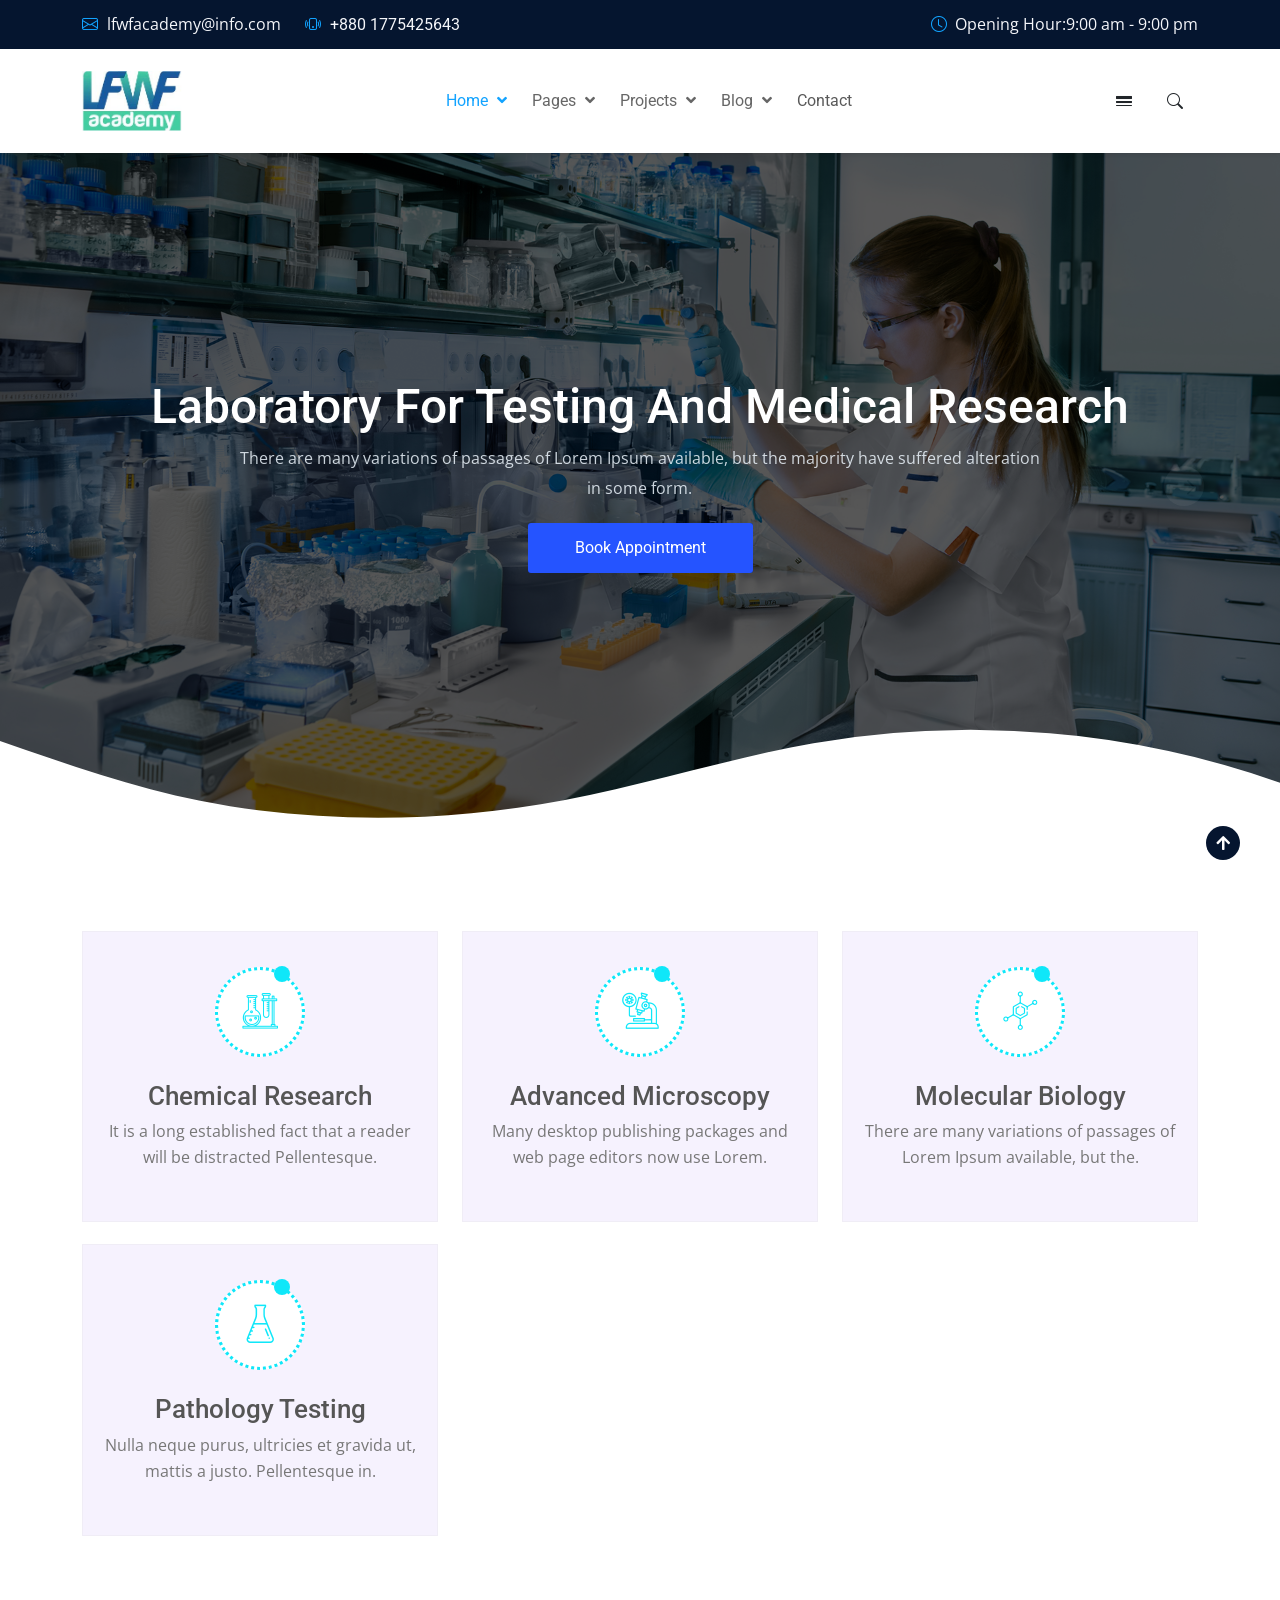
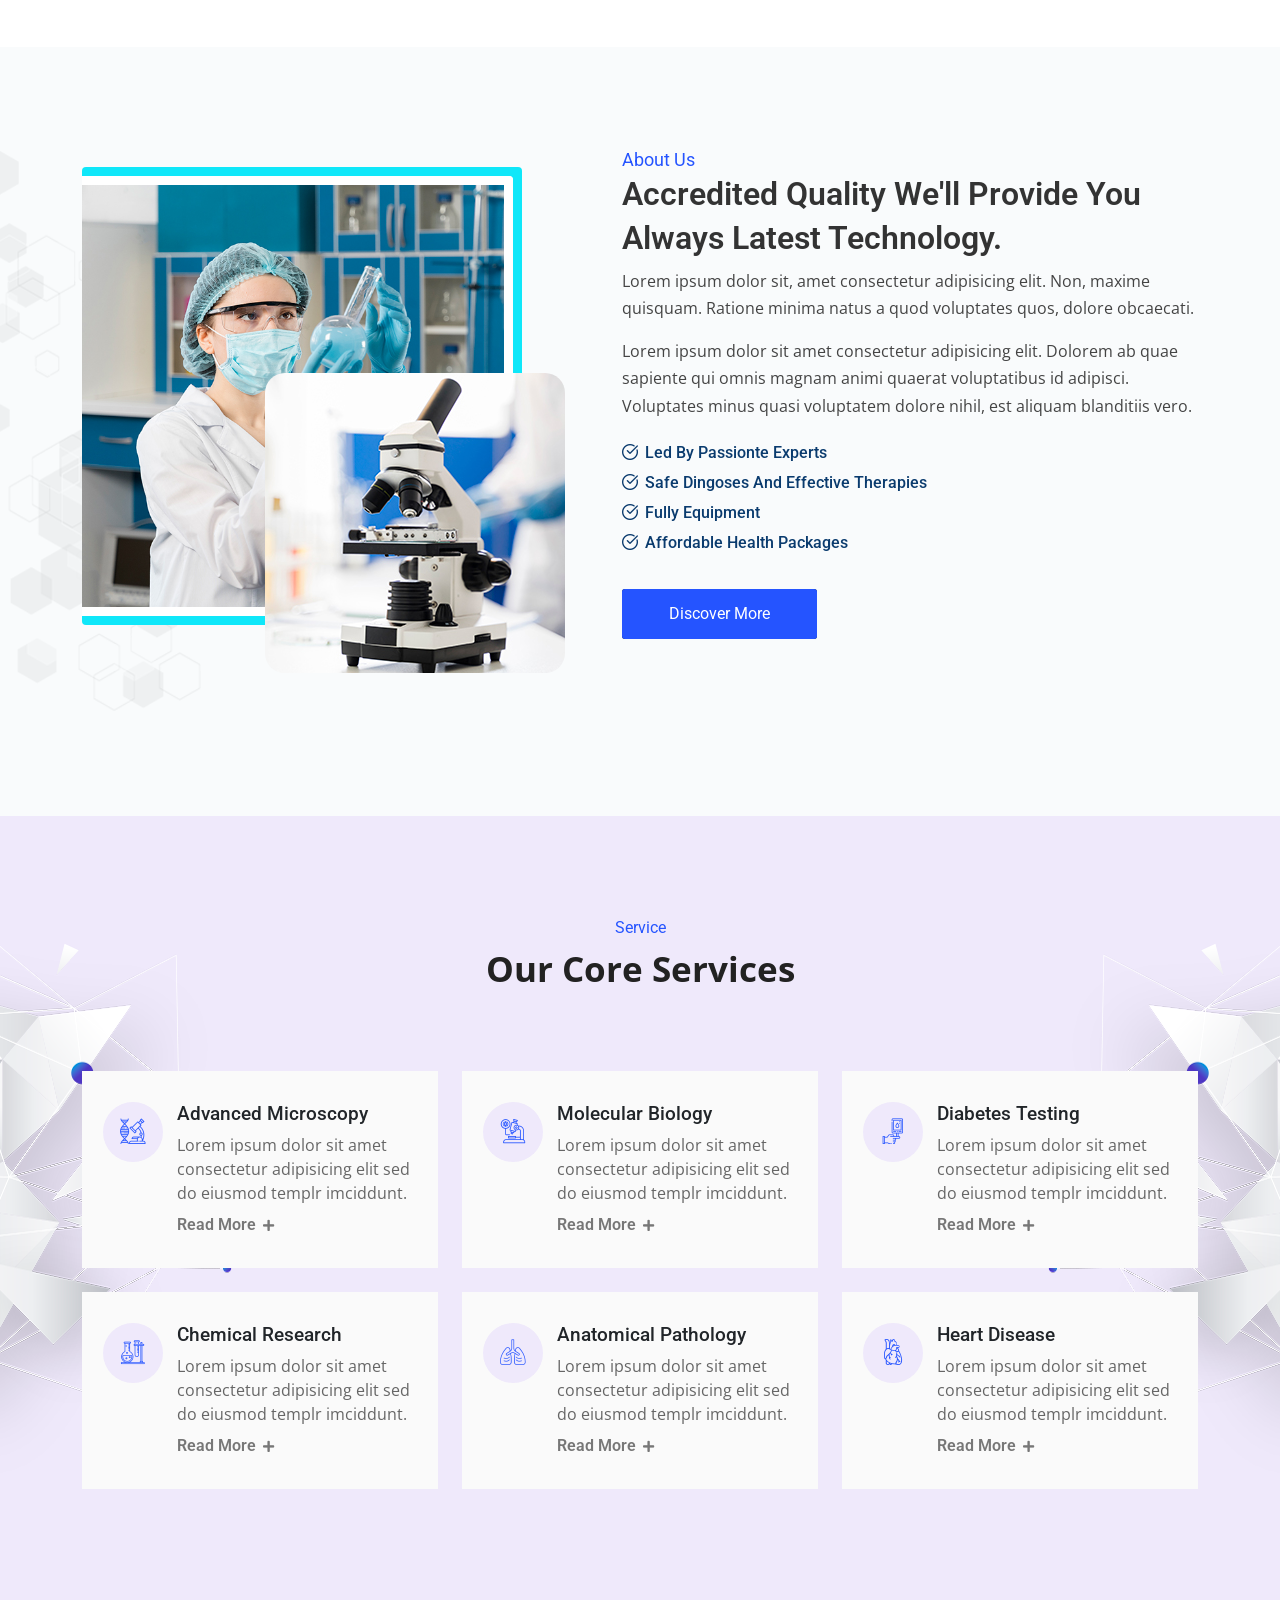
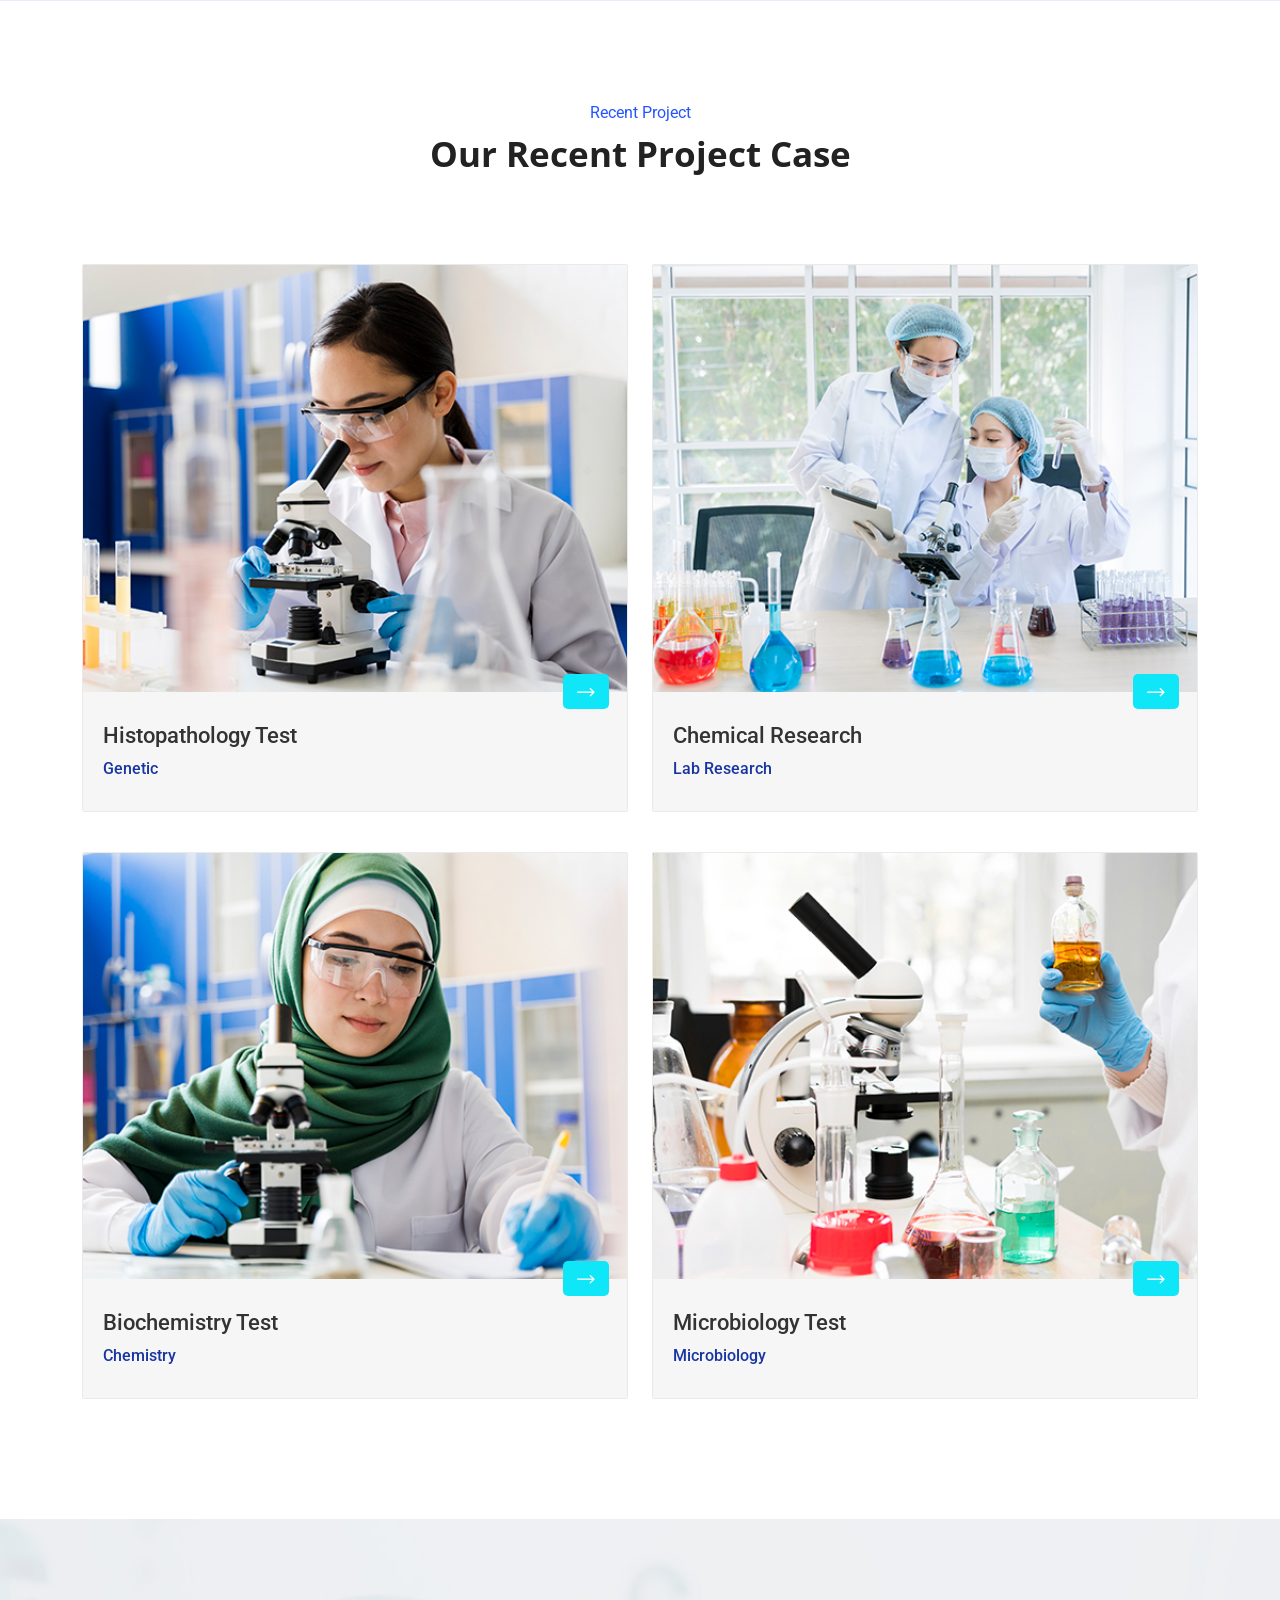
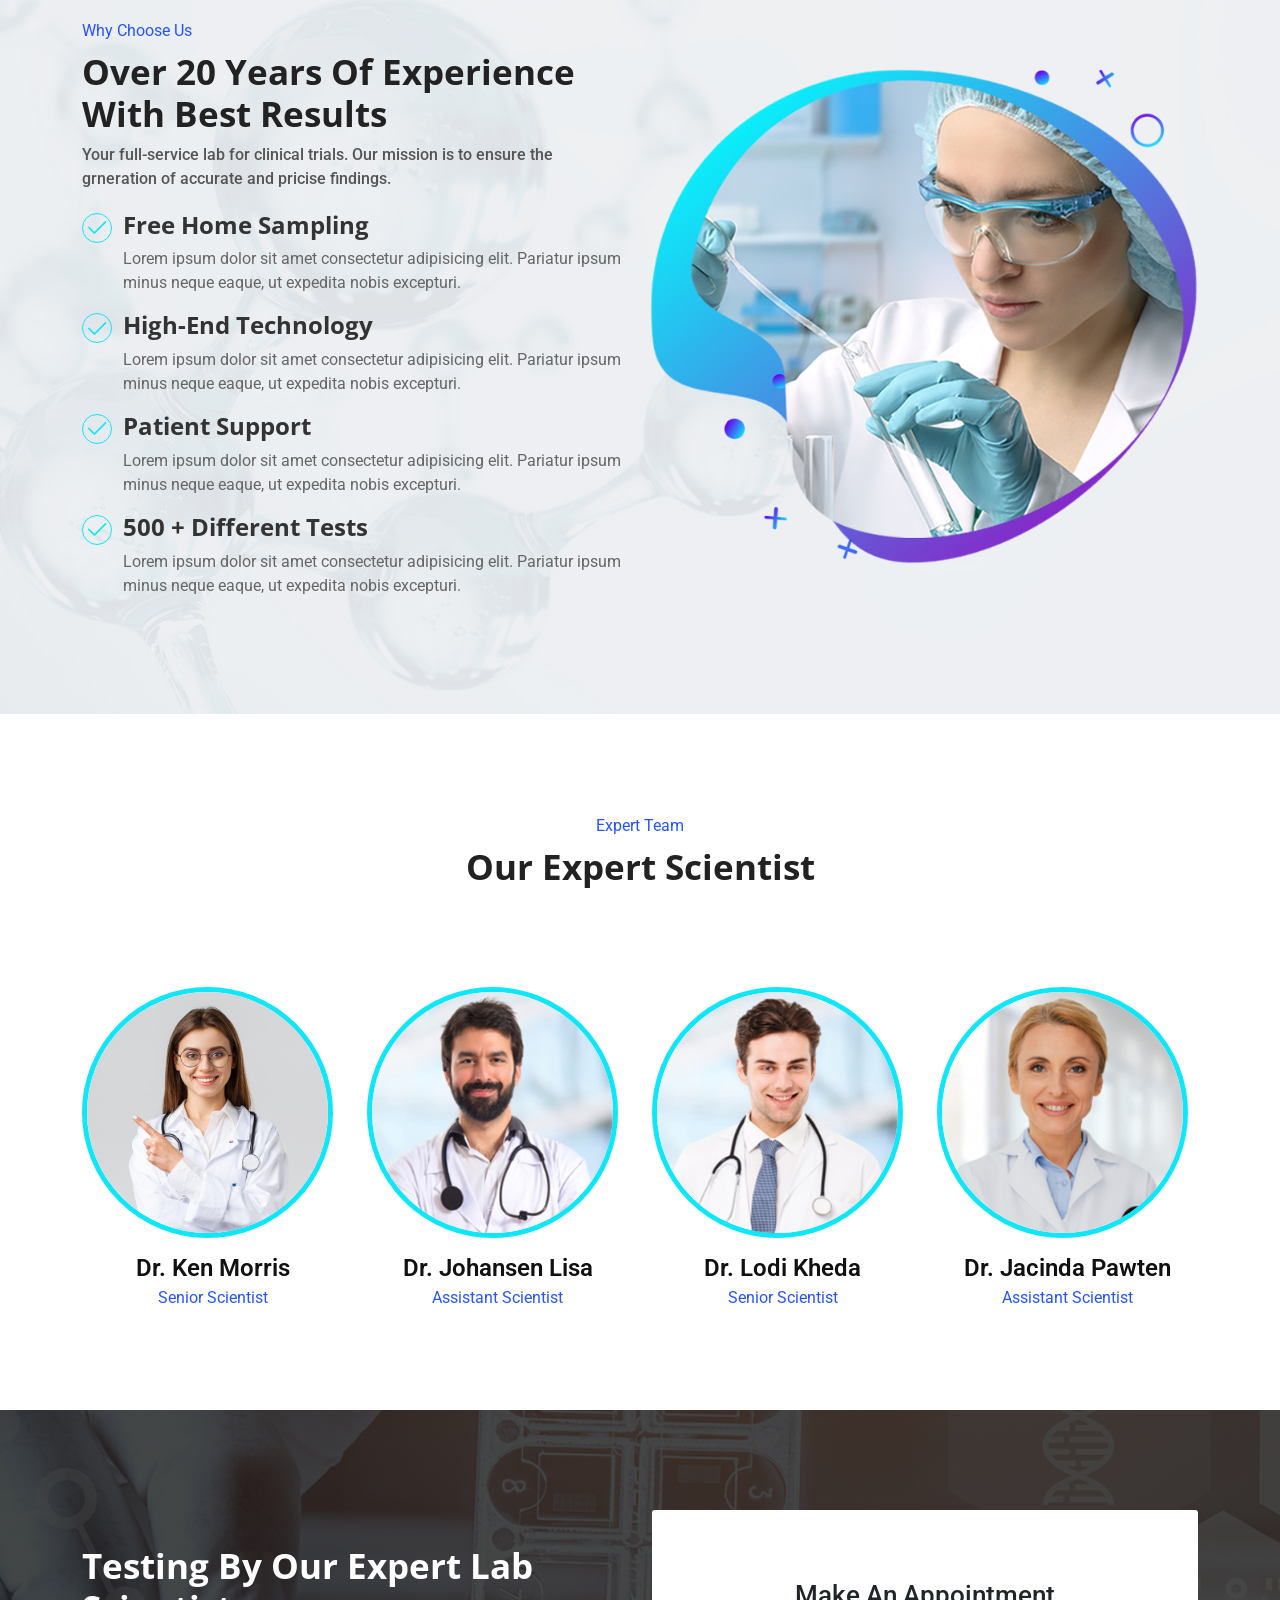
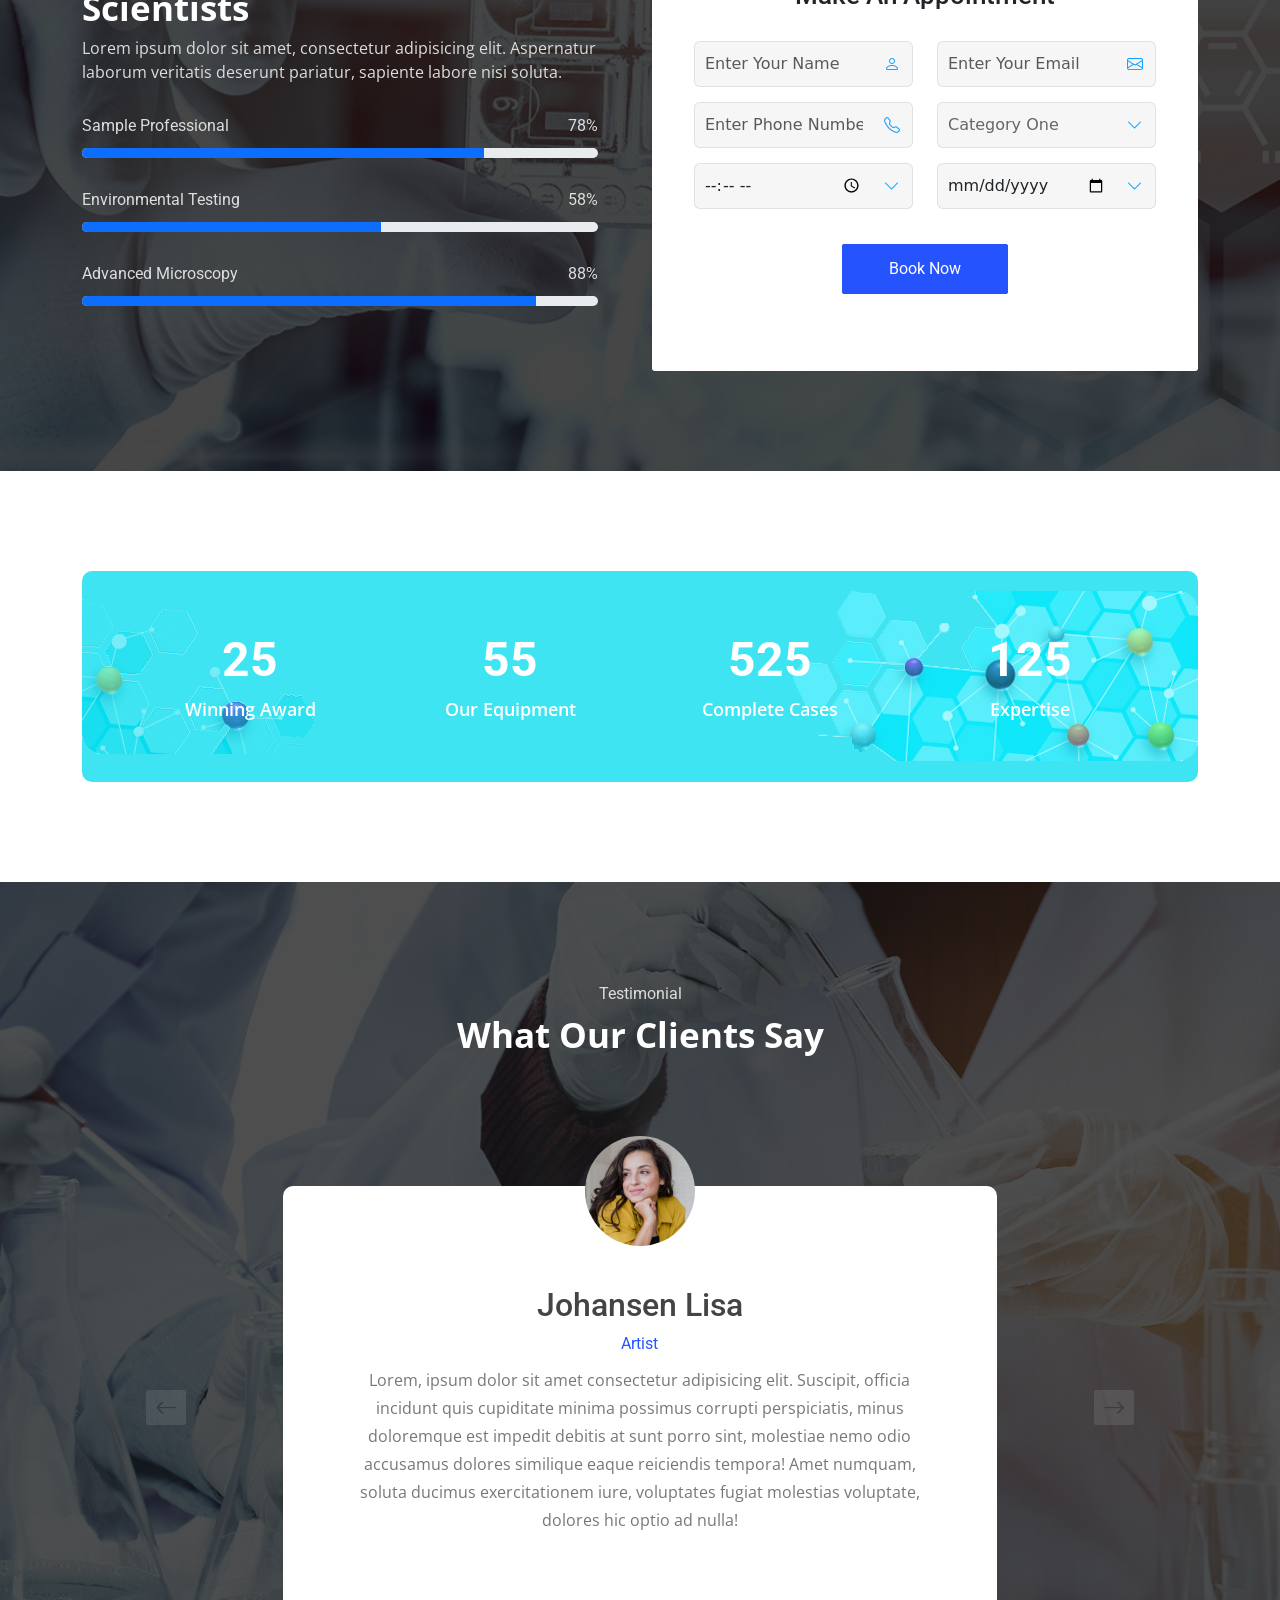
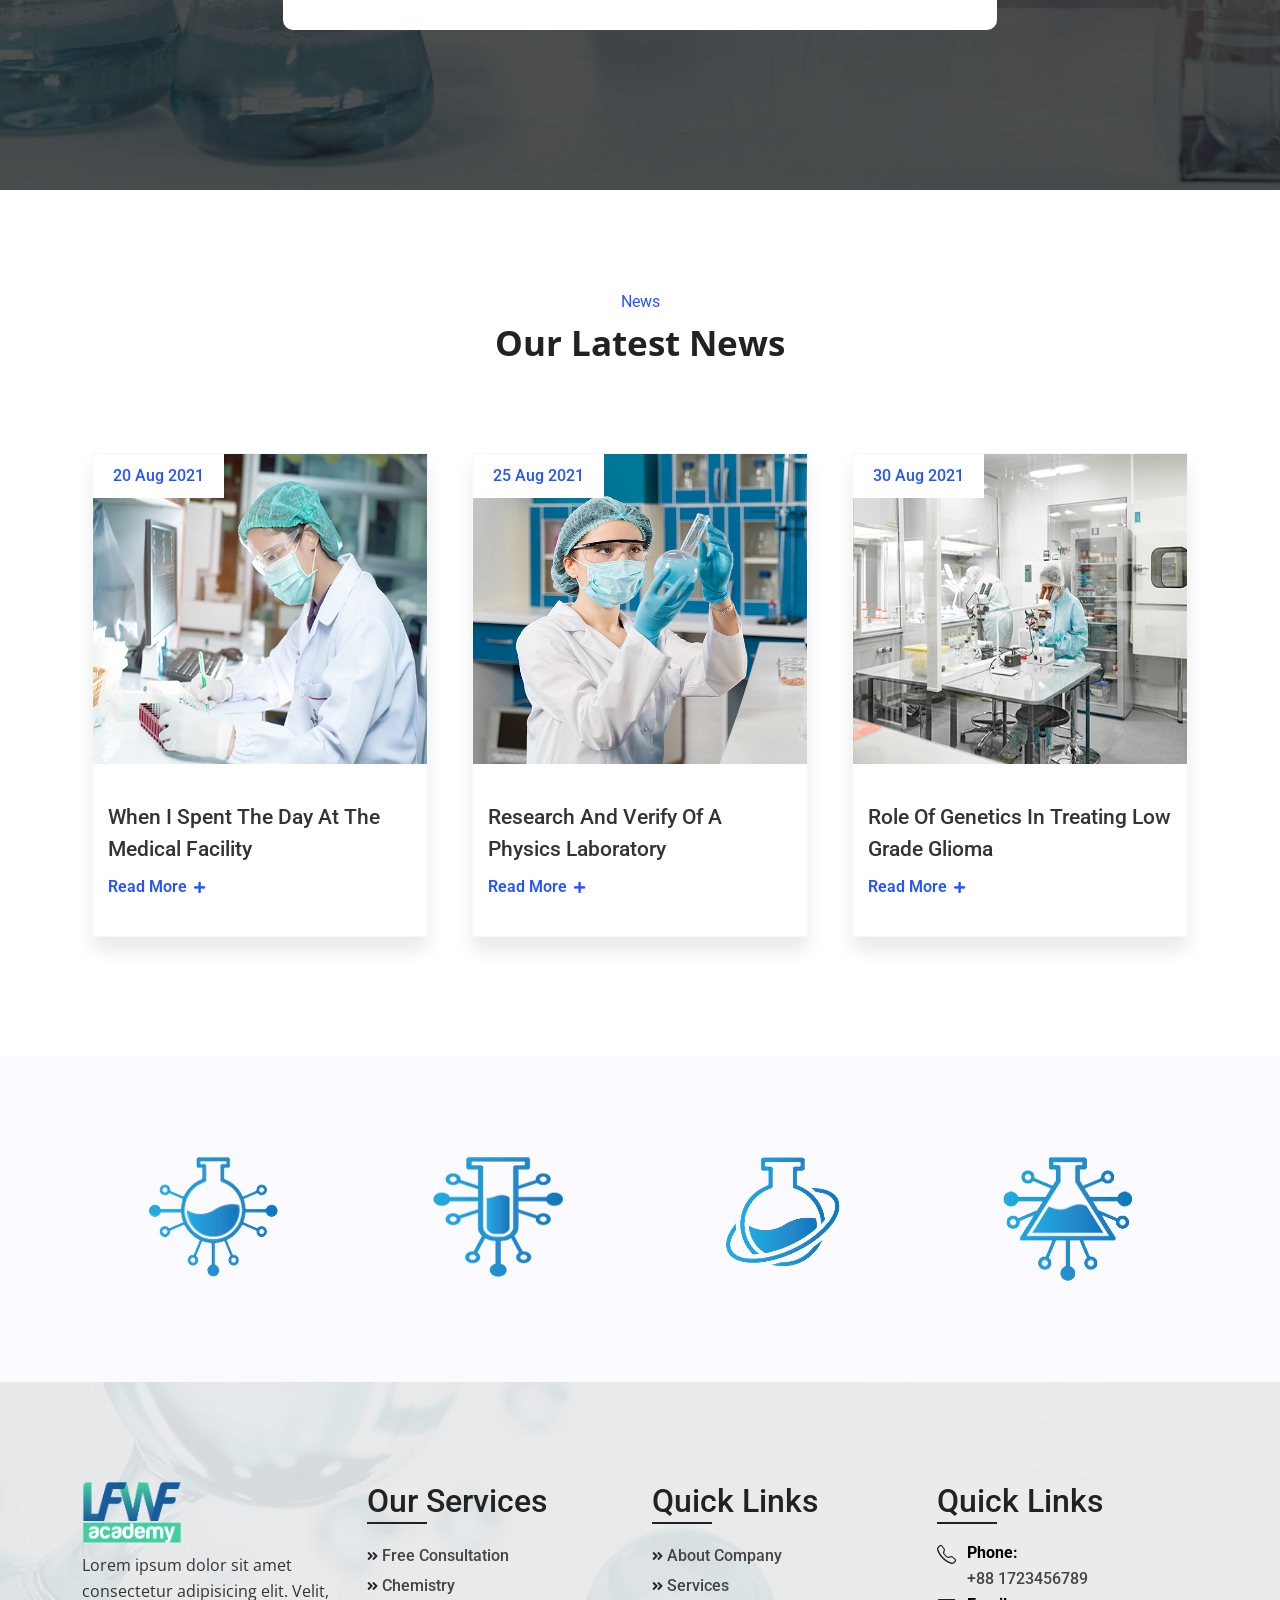
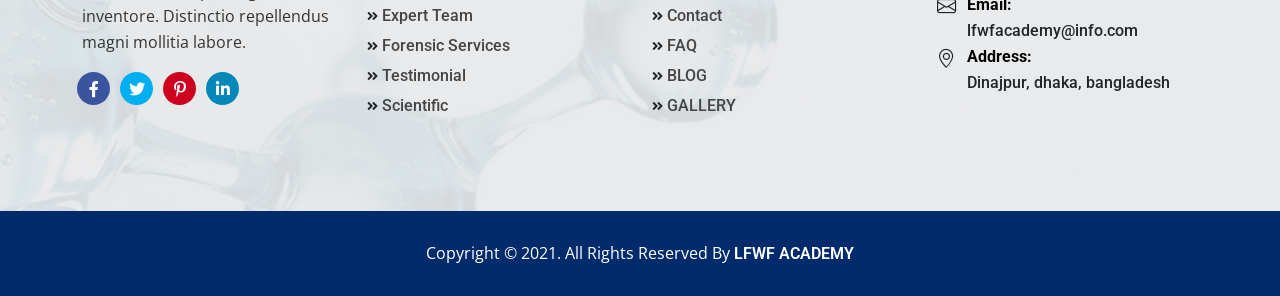
==== commit a9e39fe5: "last commit" ====
--- a/index.html
+++ b/index.html
@@ -81,7 +81,7 @@
                                     <a class="dropdown-item" href="#"><span>faq</span></a>
                                 </li>
 
-                                <li class="nav-item dropdown">
+                                <li class="nav-item dropdown megaaa">
                                     <a class="nav-link dropdown-toggle" href="#" id="navbarDropdown" role="button" data-bs-toggle="dropdown" aria-expanded="false"> account </a>
                                     <ul class="dropdown-menu shadow-sm" aria-labelledby="navbarDropdown">
                                         <li><a class="dropdown-item" href="#">login</a></li>
@@ -1014,7 +1014,7 @@
             </div>
                     <!-- footer item -->
                     <div class="col-xxl-3 col-xl-3 col-lg-3 col-md-4 col-sm-6  f_item xs dd">
-                        <div class="footer__item">
+                        <div class="footer__item mobile__footer__item__hidden">
                             <h2>quick links</h2>
                             <ol>
                                 <li>
--- a/assets/css/main__style.css
+++ b/assets/css/main__style.css
@@ -429,6 +429,18 @@
   background: #fff;
   -webkit-transition: 0.4s;
   transition: 0.4s;
+  position: relative;
+}
+
+.service__section .services__icon::before {
+  content: '';
+  width: 16px;
+  height: 16px;
+  background: #0fe7f9;
+  border-radius: 50%;
+  position: absolute;
+  top: -4px;
+  right: 12px;
 }
 
 .service__section h2 {
--- a/assets/css/responsive.css
+++ b/assets/css/responsive.css
@@ -249,6 +249,12 @@
   .header__top p {
     font-size: 0.8rem;
   }
+  nav .nav__right {
+    overflow: hidden !important;
+  }
+  nav .megaaa {
+    display: none;
+  }
   nav ul > li a {
     padding: 10px 22px !important;
     border-bottom: 1px solid rgba(221, 221, 221, 0.459);
@@ -265,9 +271,34 @@
     position: absolute;
     width: 100%;
   }
+  nav #search:checked + .nav__right span label {
+    color: #12a3ff;
+  }
+  nav #search:checked + .nav__right span label .search__box {
+    width: 80%;
+    top: -15%;
+    left: 20%;
+  }
+  nav .nav__right .search__box {
+    width: 80%;
+    top: -15%;
+    left: 20%;
+    -webkit-transform: translateY(100px);
+            transform: translateY(100px);
+  }
   nav .dropdown-toggle::after {
-    top: 52px;
+    top: 8px;
     right: 0;
+  }
+  .about__section .about__left__section {
+    padding-right: 20px;
+    width: 76%;
+    margin: auto;
+  }
+  .why__choose__us__section .why__choose__us__right {
+    margin: 0;
+    width: 75%;
+    margin: auto;
   }
 }
 
@@ -386,6 +417,27 @@
   .hero__section .slider__caption h1 {
     margin-top: 60px;
   }
+  .service__section .services__item {
+    margin: 17px 0;
+  }
+  .small__image {
+    height: 180px;
+    width: 180px;
+  }
+  .small__image img {
+    width: 100%;
+    height: 100%;
+  }
+}
+
+@media all and (max-width: 648px) {
+  .main__service__section .main__secvice__item .main__service__icon span {
+    margin-top: 11px;
+  }
+  .about__section .about__left__section {
+    width: 88%;
+    margin: auto;
+  }
 }
 
 @media (max-width: 575.98px) {
@@ -410,6 +462,54 @@
     right: -5%;
     width: 200px;
   }
+  .about__section .about__left__section .small__image {
+    bottom: -12%;
+    right: -5%;
+    width: 200px;
+    height: 200px;
+  }
+  .about__section .about__left__section {
+    padding-right: 0;
+  }
+  .hero__section .slider__controler {
+    font-size: 1.3rem;
+    height: 35px;
+    width: 35px;
+    line-height: 35px;
+  }
+}
+
+@media all and (max-width: 456px) {
+  .about__section .about__left__section {
+    height: 349px;
+  }
+  .about__section .about__left__section .small__image {
+    bottom: -12%;
+    right: -10%;
+    width: 146px;
+    height: 149px;
+  }
+  .about__section .about__left__section .small__image img {
+    width: 100%;
+    height: 100%;
+  }
+  .about__section {
+    padding-bottom: 51px;
+  }
+  .about__section .about__right__section h2 {
+    font-size: 1.5rem;
+    line-height: 2.2rem;
+  }
+  .about__section .about__right__section p {
+    font-size: 0.9rem;
+    line-height: 1.6rem;
+  }
+}
+
+@media all and (max-width: 446px) {
+  .mobile__footer__item__hidden {
+    display: none;
+  }
 }
 
 @media all and (max-width: 410px) {
@@ -468,6 +568,19 @@
   }
   .about__section .about__left__section {
     padding-right: 0 !important;
+  }
+  .about__section .about__left__section {
+    height: 305px;
+    margin: 0 auto;
+    width: 90%;
+  }
+  .about__section .about__left__section .small__image {
+    width: 161px;
+    margin-right: 30px;
+    border-radius: 5px;
+  }
+  .mobile__footer__item__hidden {
+    display: block;
   }
 }
 
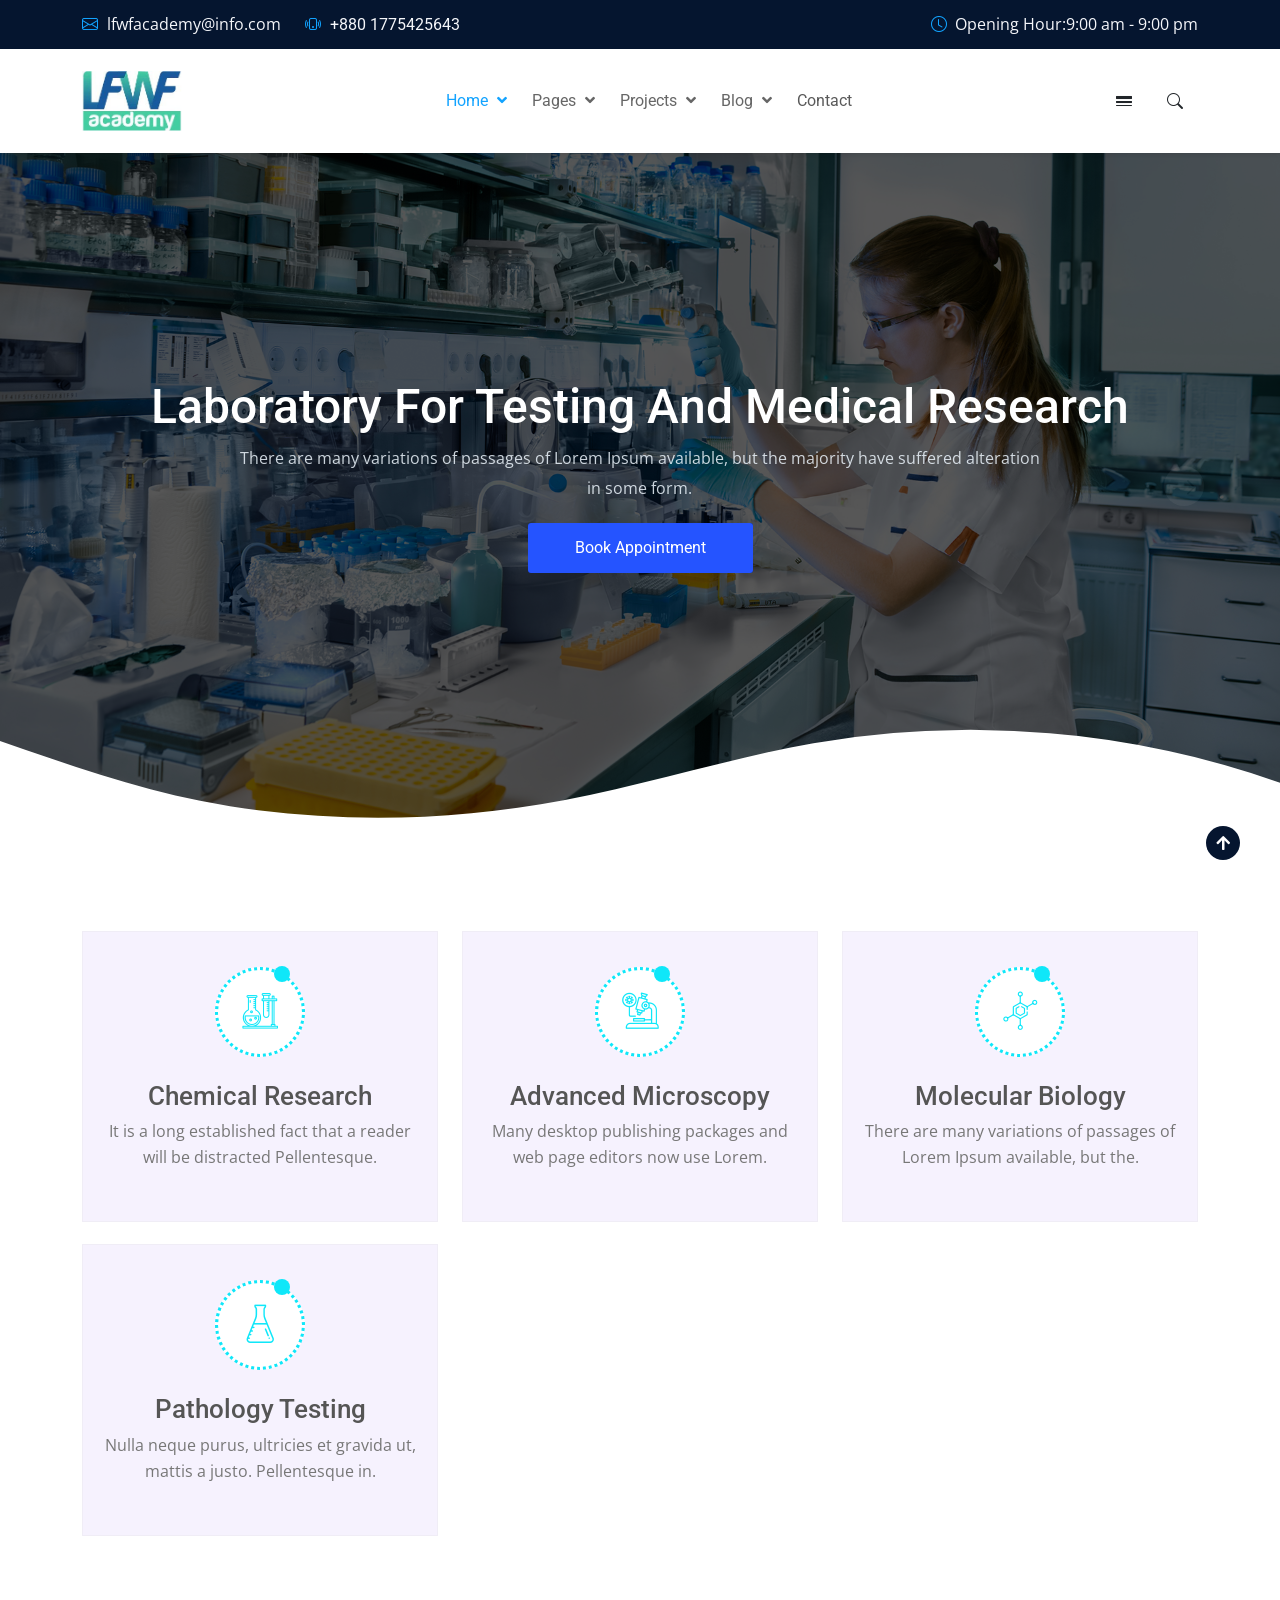
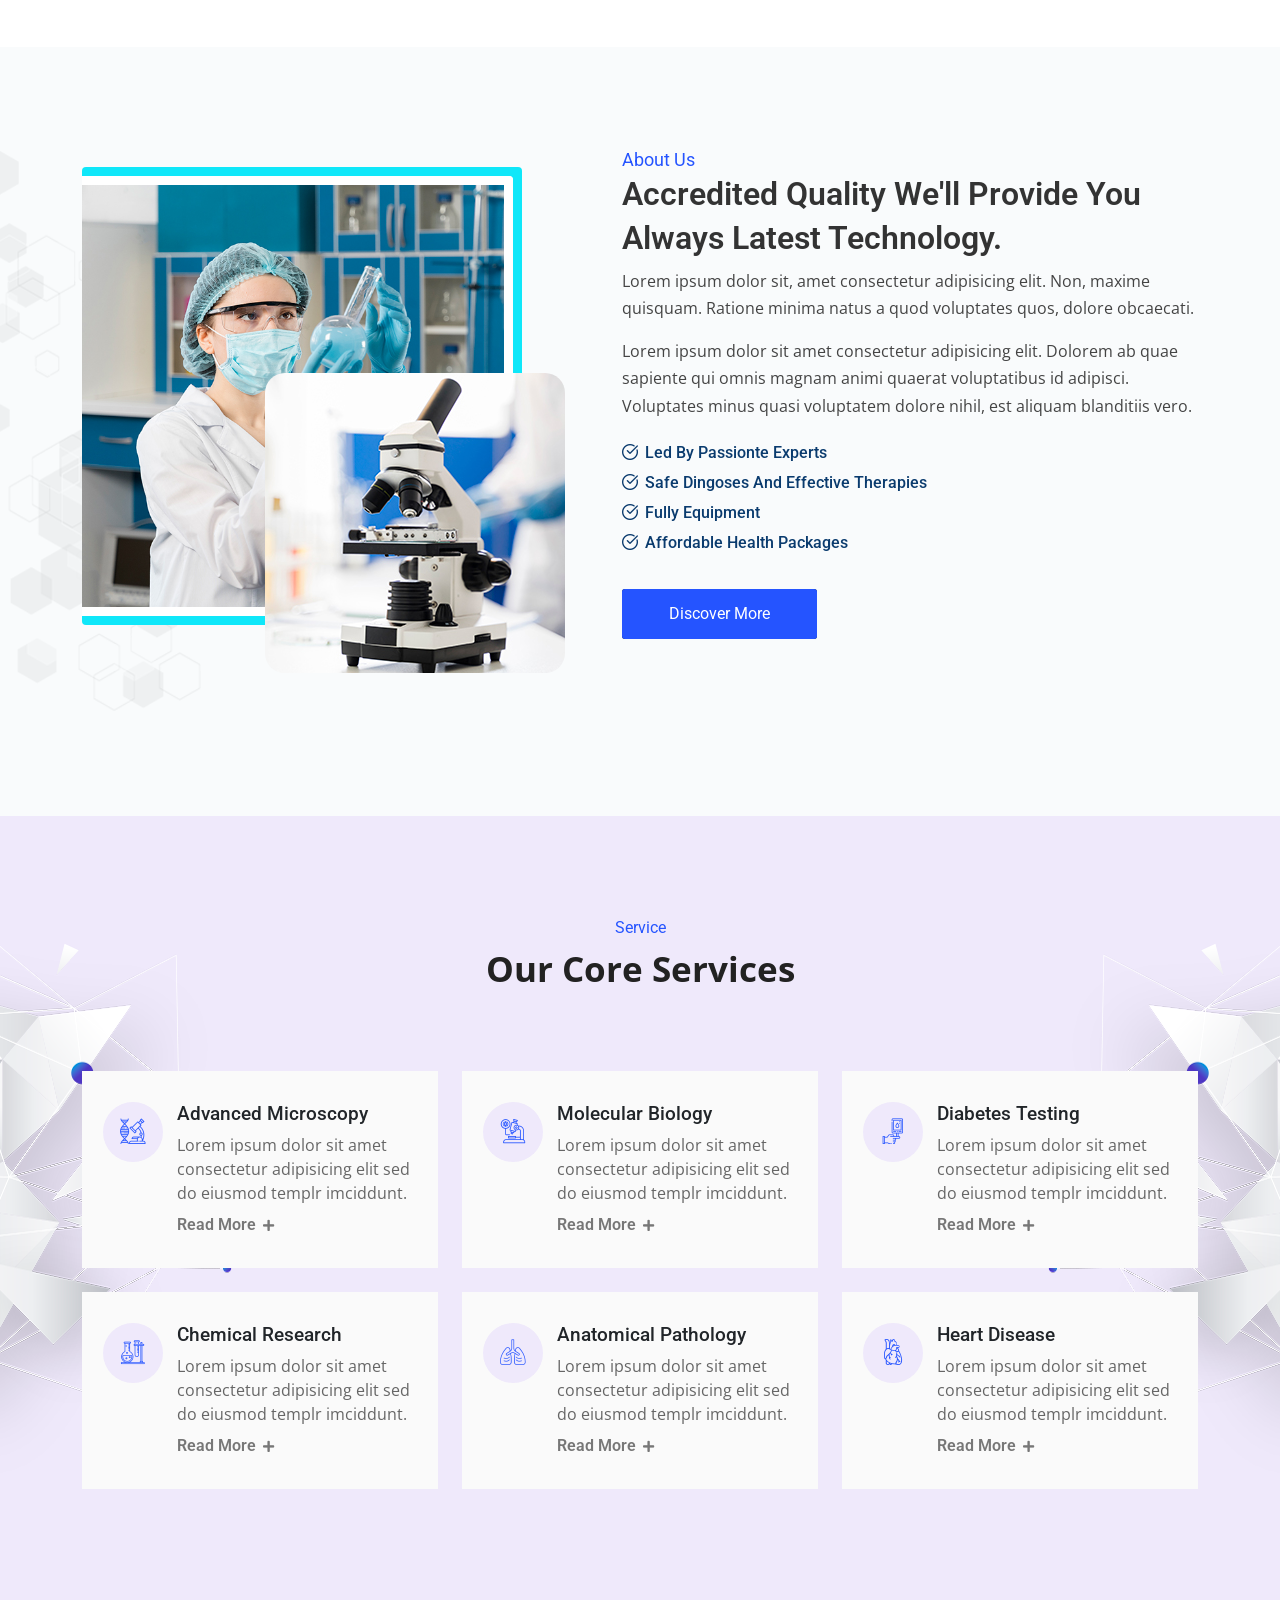
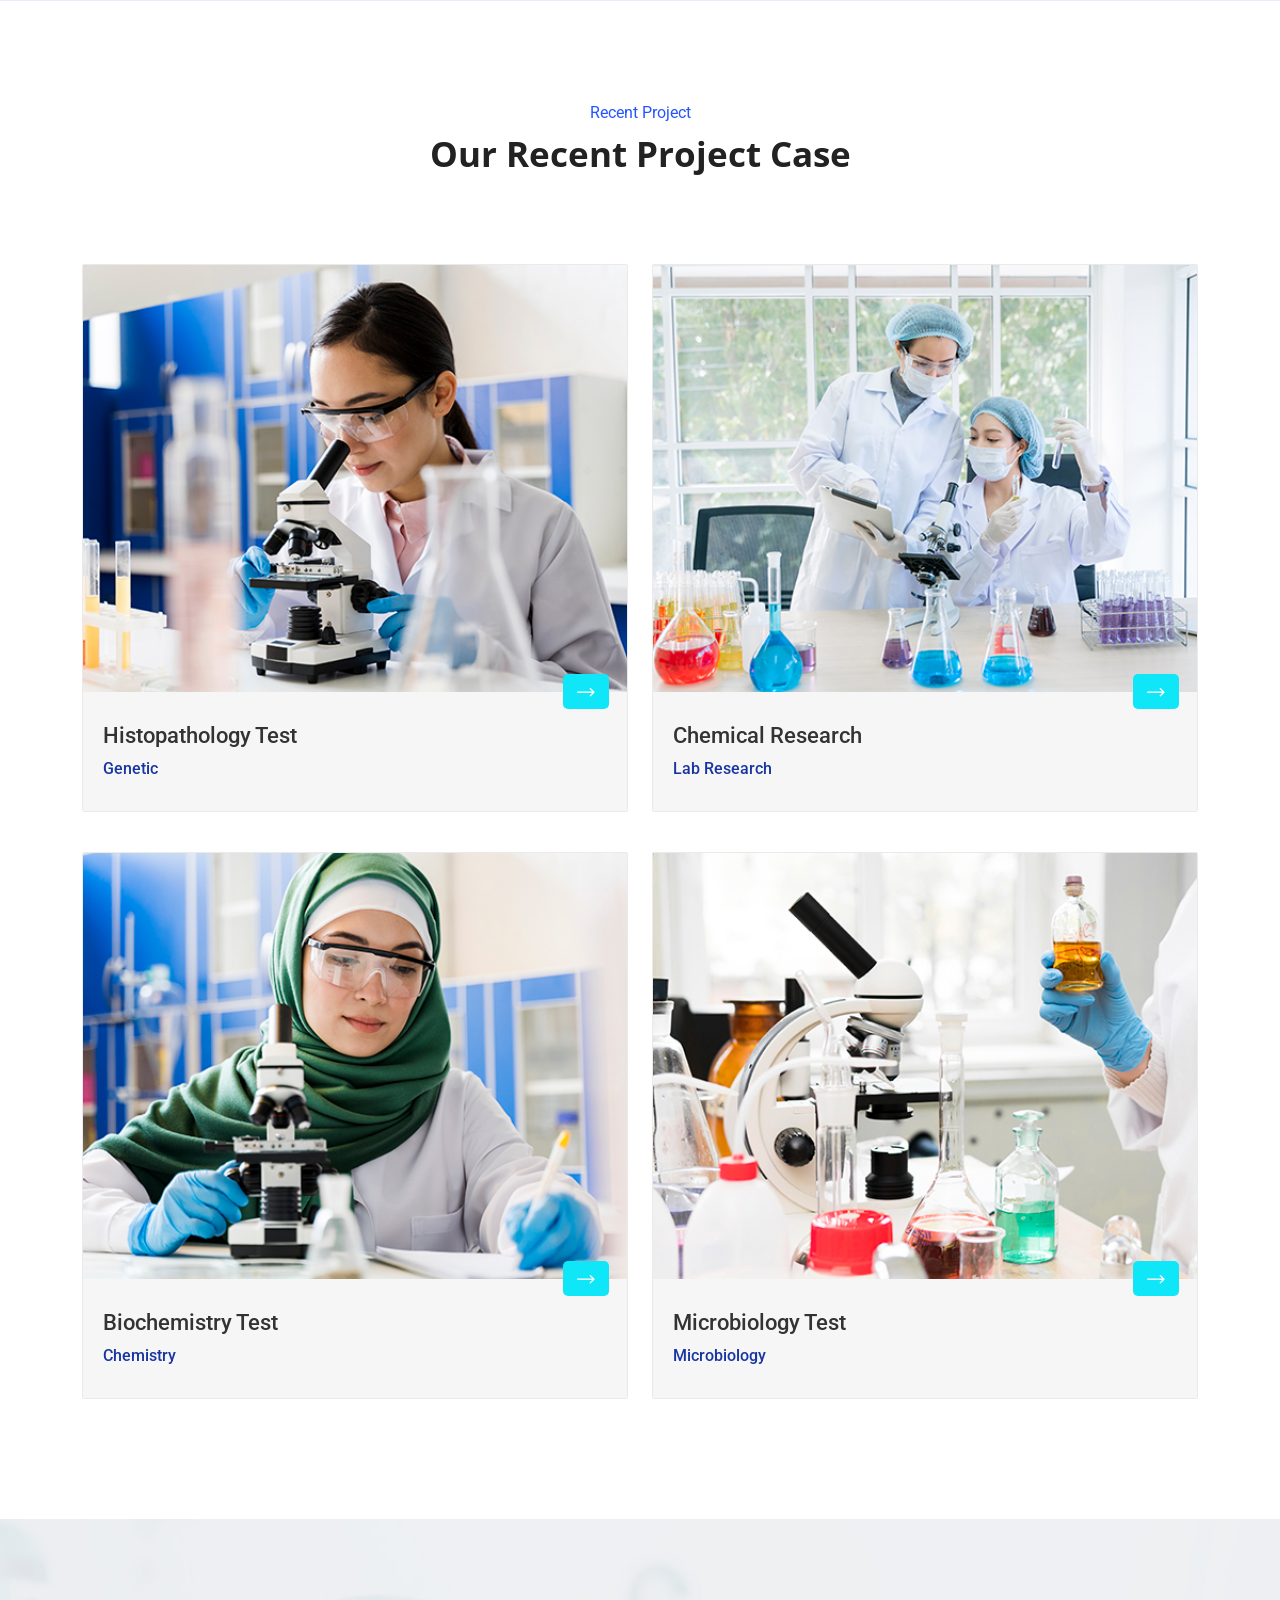
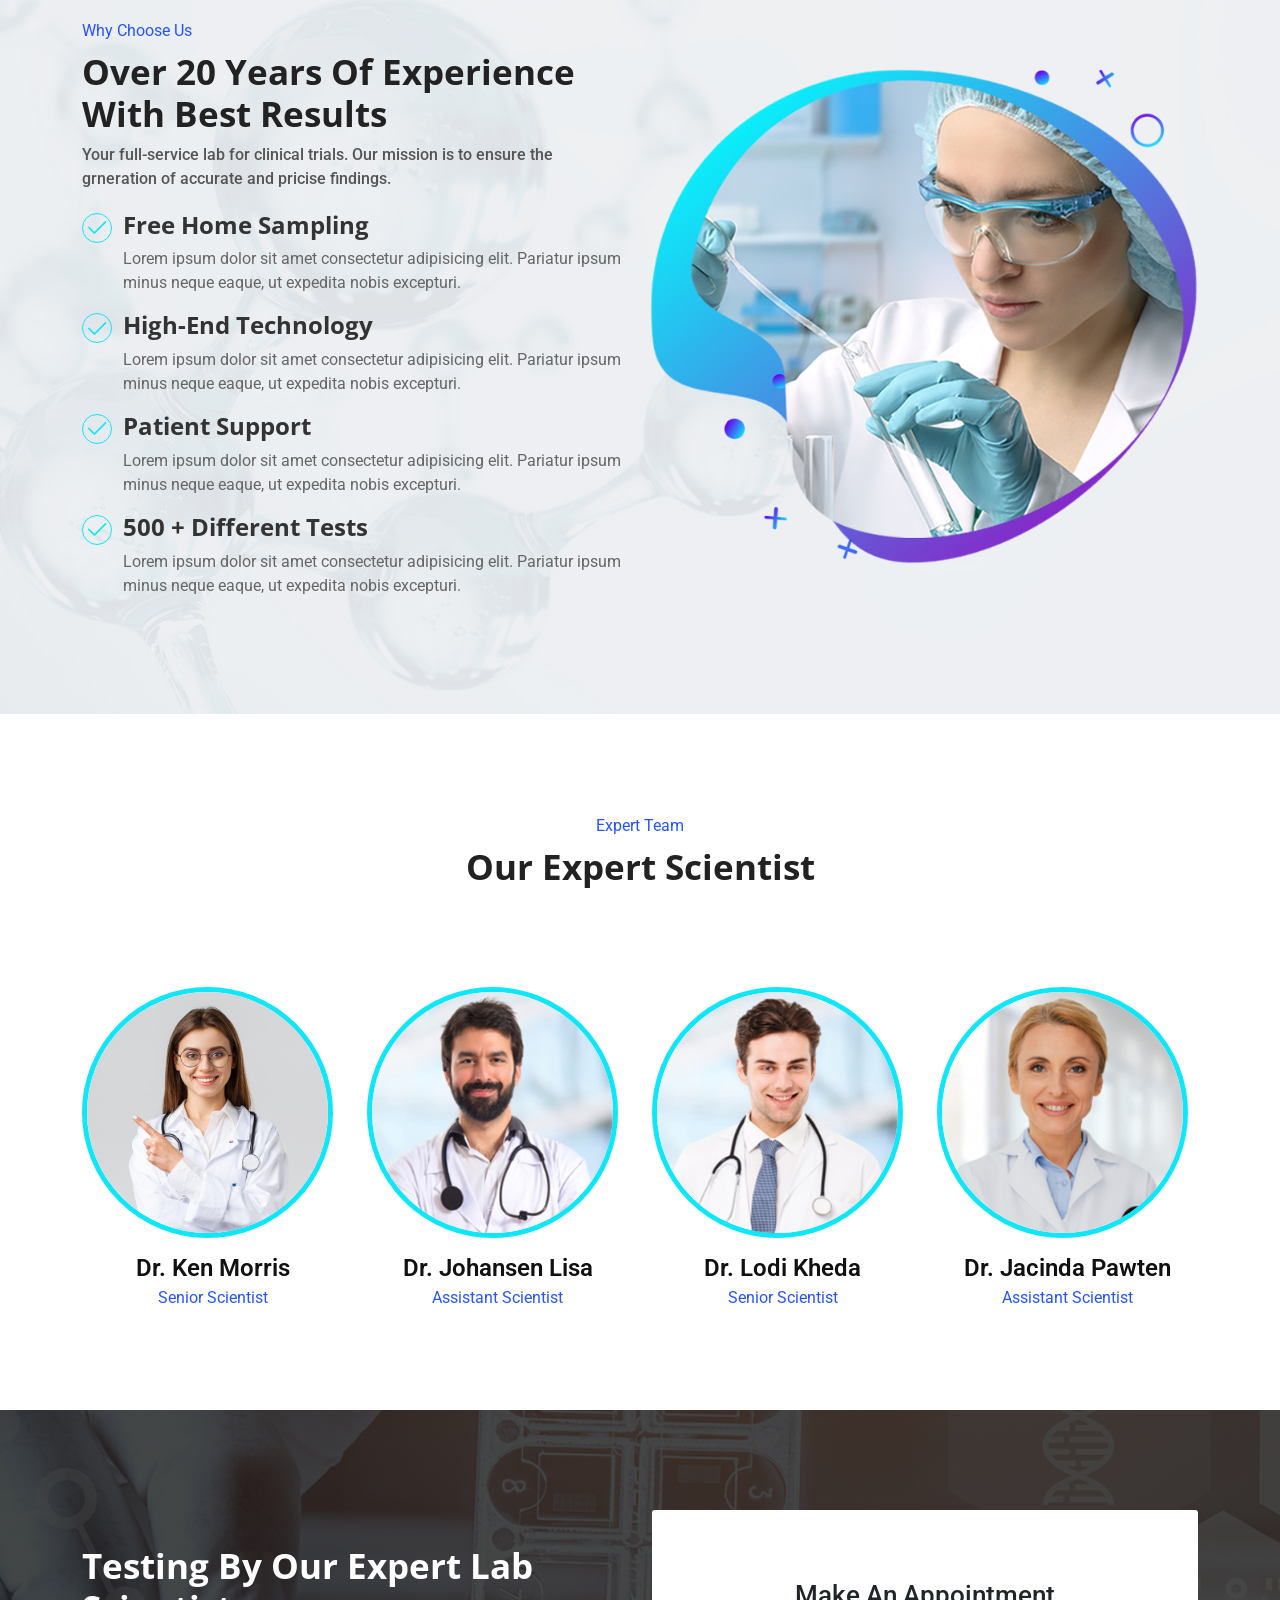
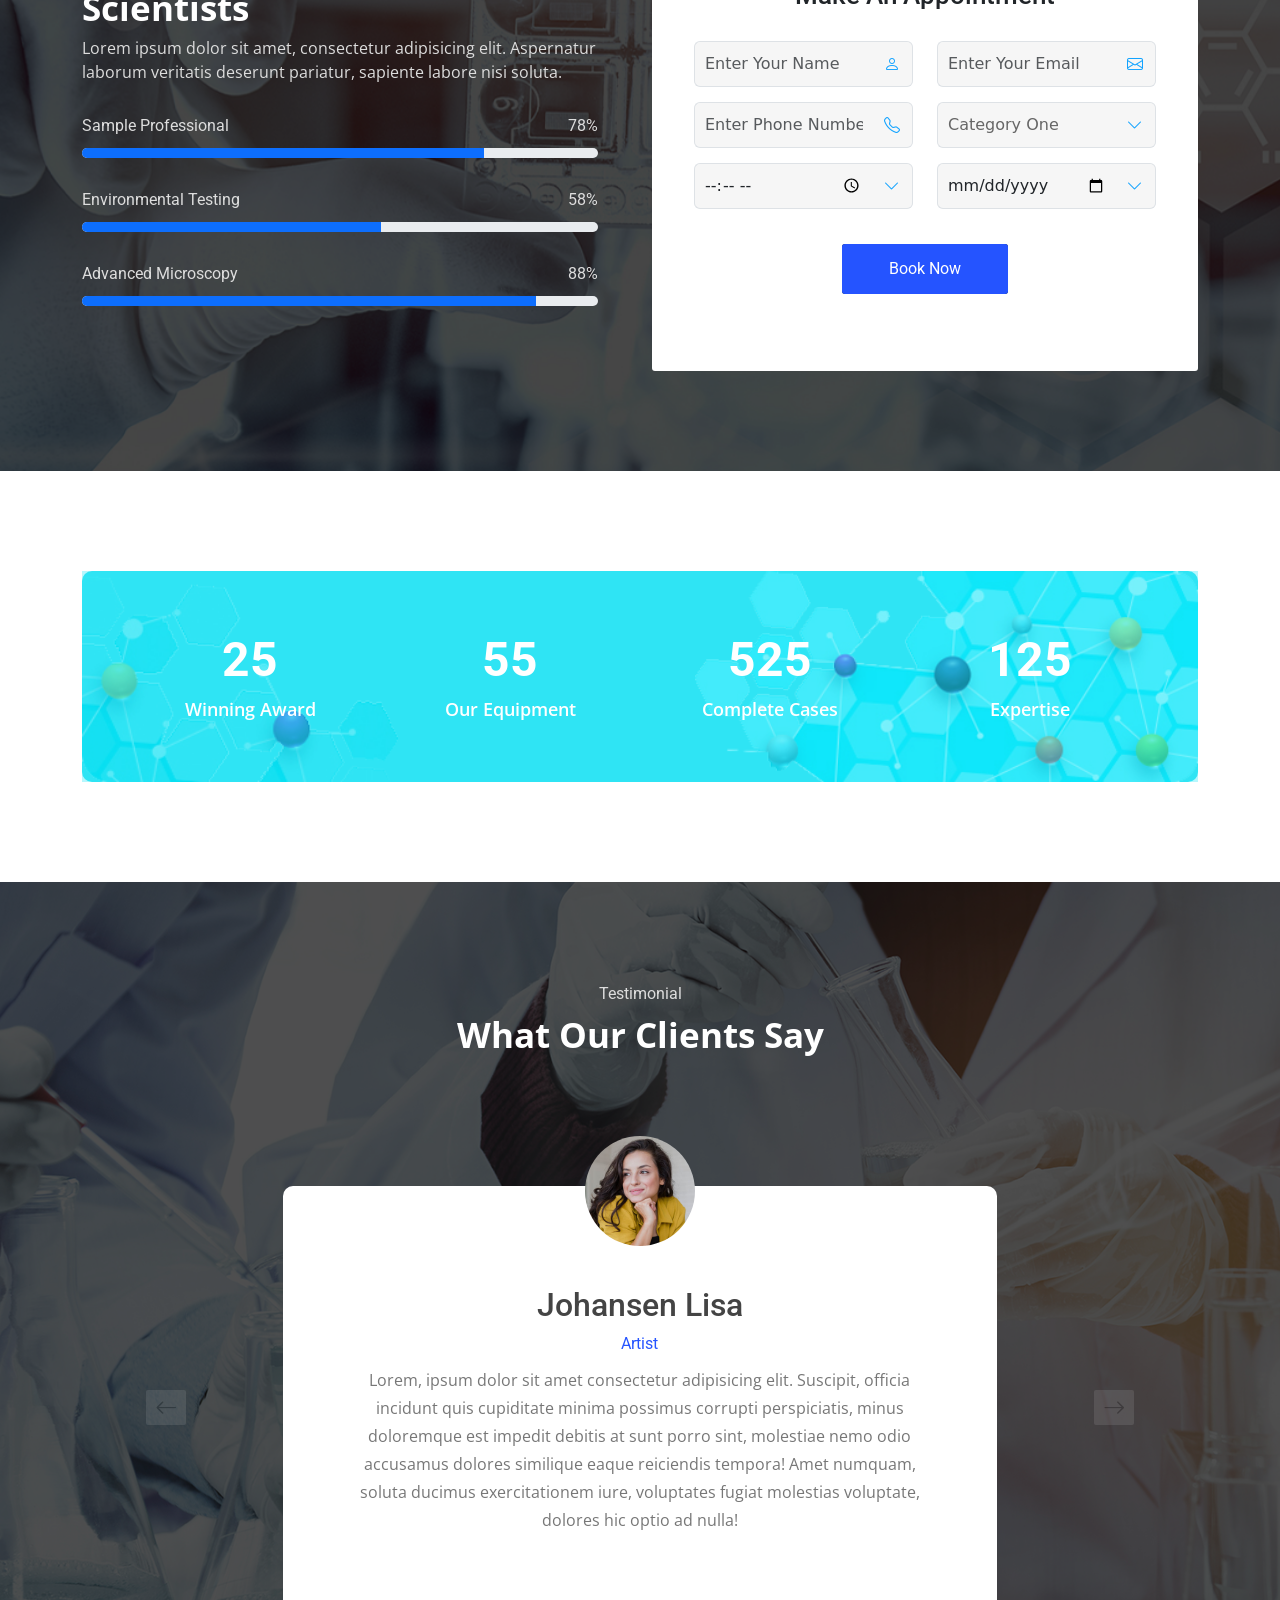
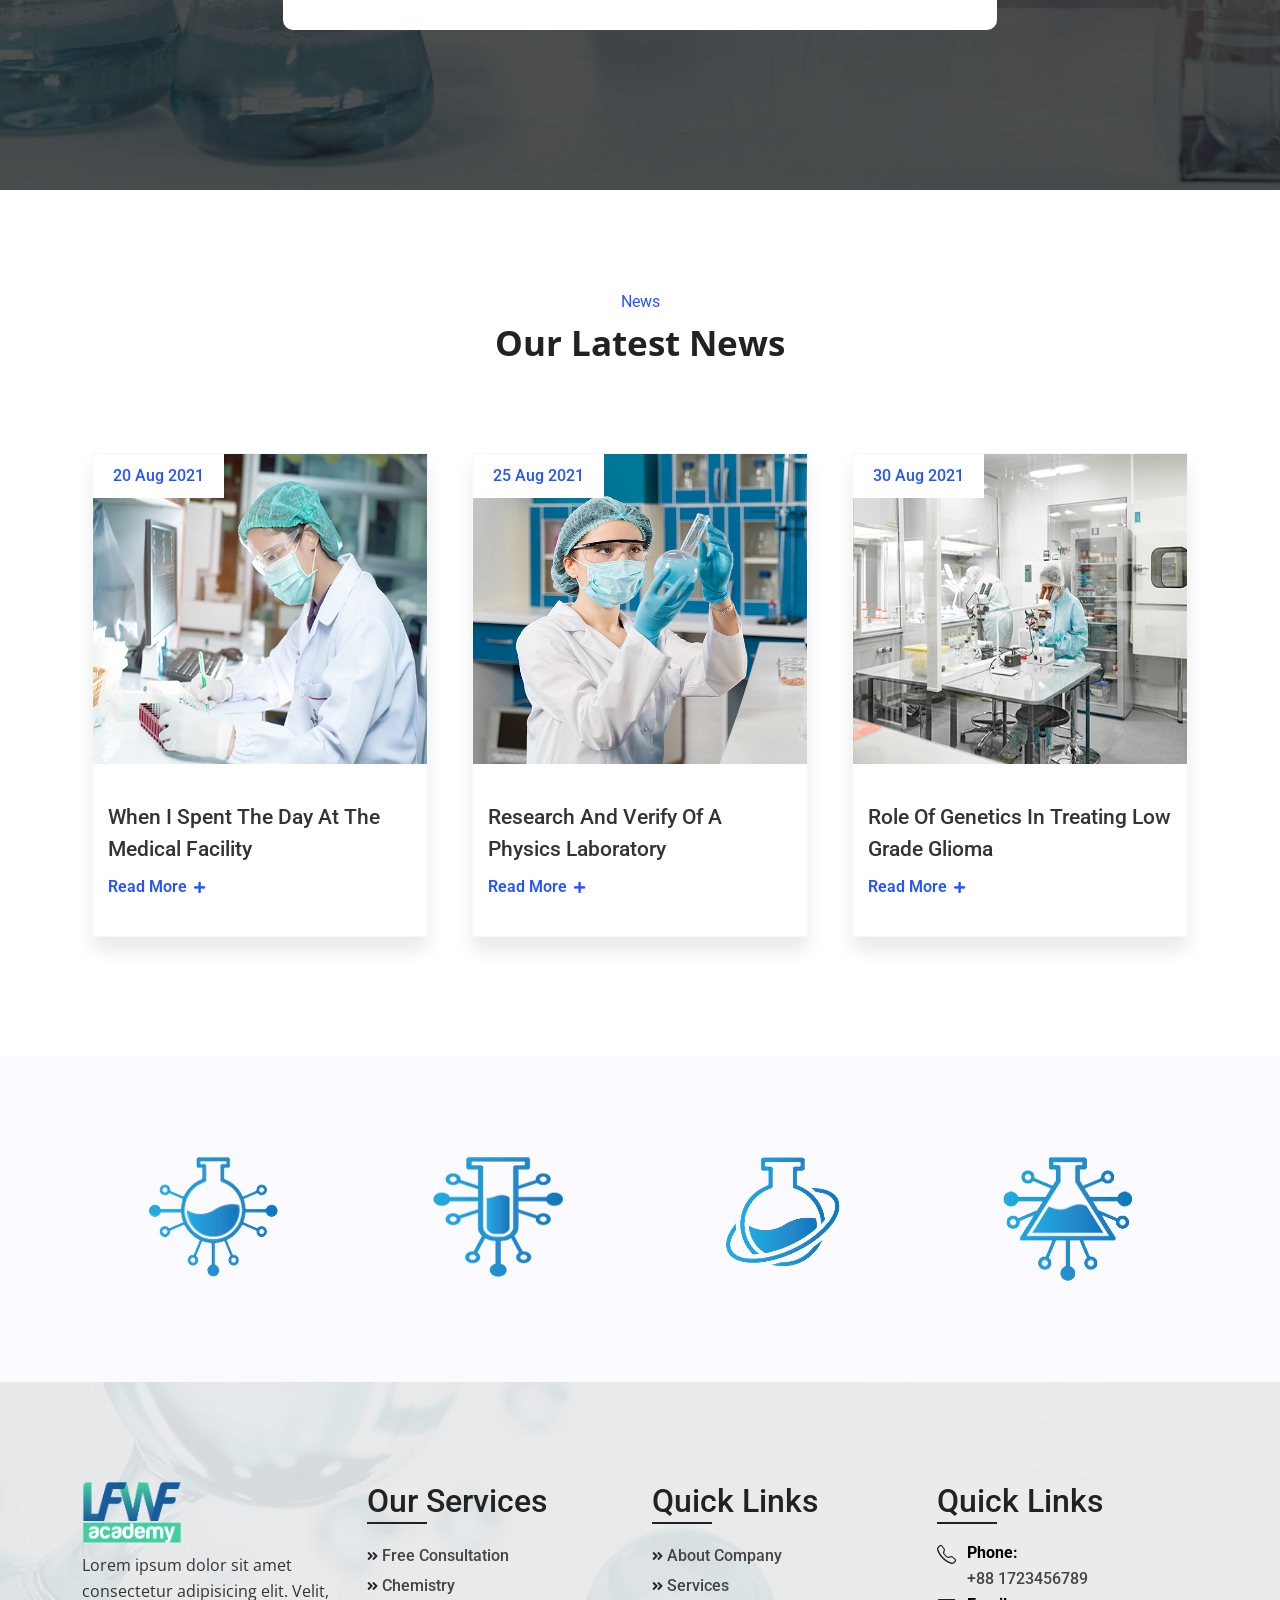
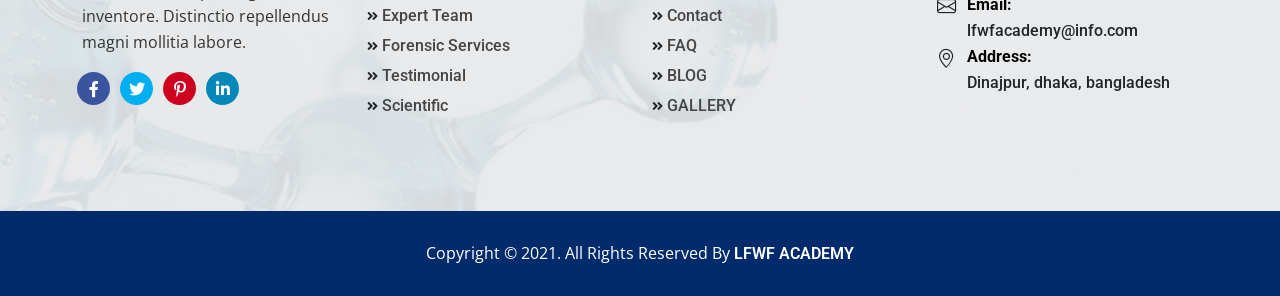
==== commit f61aa4ca: "favicon" ====
--- a/index.html
+++ b/index.html
@@ -20,7 +20,7 @@
         <link rel="stylesheet" href="assets/css/main__style.css" />
         <link rel="stylesheet" href="assets/css/responsive.css" />
         <!-- web title -->
-        <link rel="shortcut icon" href="icon__path" type="image/x-icon" />
+        <link rel="shortcut icon" href="assets/image/logo1.jpg" type="image/x-icon" />
         <title>Exam three</title>
     </head>
 
--- a/assets/css/main__style.css
+++ b/assets/css/main__style.css
@@ -1378,13 +1378,28 @@
   background-position: left center;
   text-align: center;
   border-radius: 10px;
+  background-size: contain;
 }
 
 .counter__up__section .its__for__bg__image {
   background: url(../image/ia_100000044.png);
   background-repeat: no-repeat;
   background-position: right center;
+  background-size: contain;
   padding: 60px 50px;
+  position: relative;
+  z-index: 1;
+}
+
+.counter__up__section .its__for__bg__image::before {
+  content: '';
+  position: absolute;
+  top: 0;
+  left: 0;
+  width: 100%;
+  height: 100%;
+  background: #0fe5f94d;
+  z-index: -1;
 }
 
 .counter__up__section .counter__item {
--- a/assets/css/responsive.css
+++ b/assets/css/responsive.css
@@ -438,9 +438,16 @@
     width: 88%;
     margin: auto;
   }
+  .col-xxl-3.col-xl-3.col-lg-3.col-md-4.col-sm-6.f_item.xs.dd {
+    width: 100% !important;
+  }
 }
 
 @media (max-width: 575.98px) {
+  .hero__section .carousel > button {
+    pointer-events: none;
+    display: none;
+  }
   footer .xs {
     width: 50%;
   }
@@ -506,12 +513,6 @@
   }
 }
 
-@media all and (max-width: 446px) {
-  .mobile__footer__item__hidden {
-    display: none;
-  }
-}
-
 @media all and (max-width: 410px) {
   html {
     font-size: 14px;
@@ -578,9 +579,6 @@
     width: 161px;
     margin-right: 30px;
     border-radius: 5px;
-  }
-  .mobile__footer__item__hidden {
-    display: block;
   }
 }
 
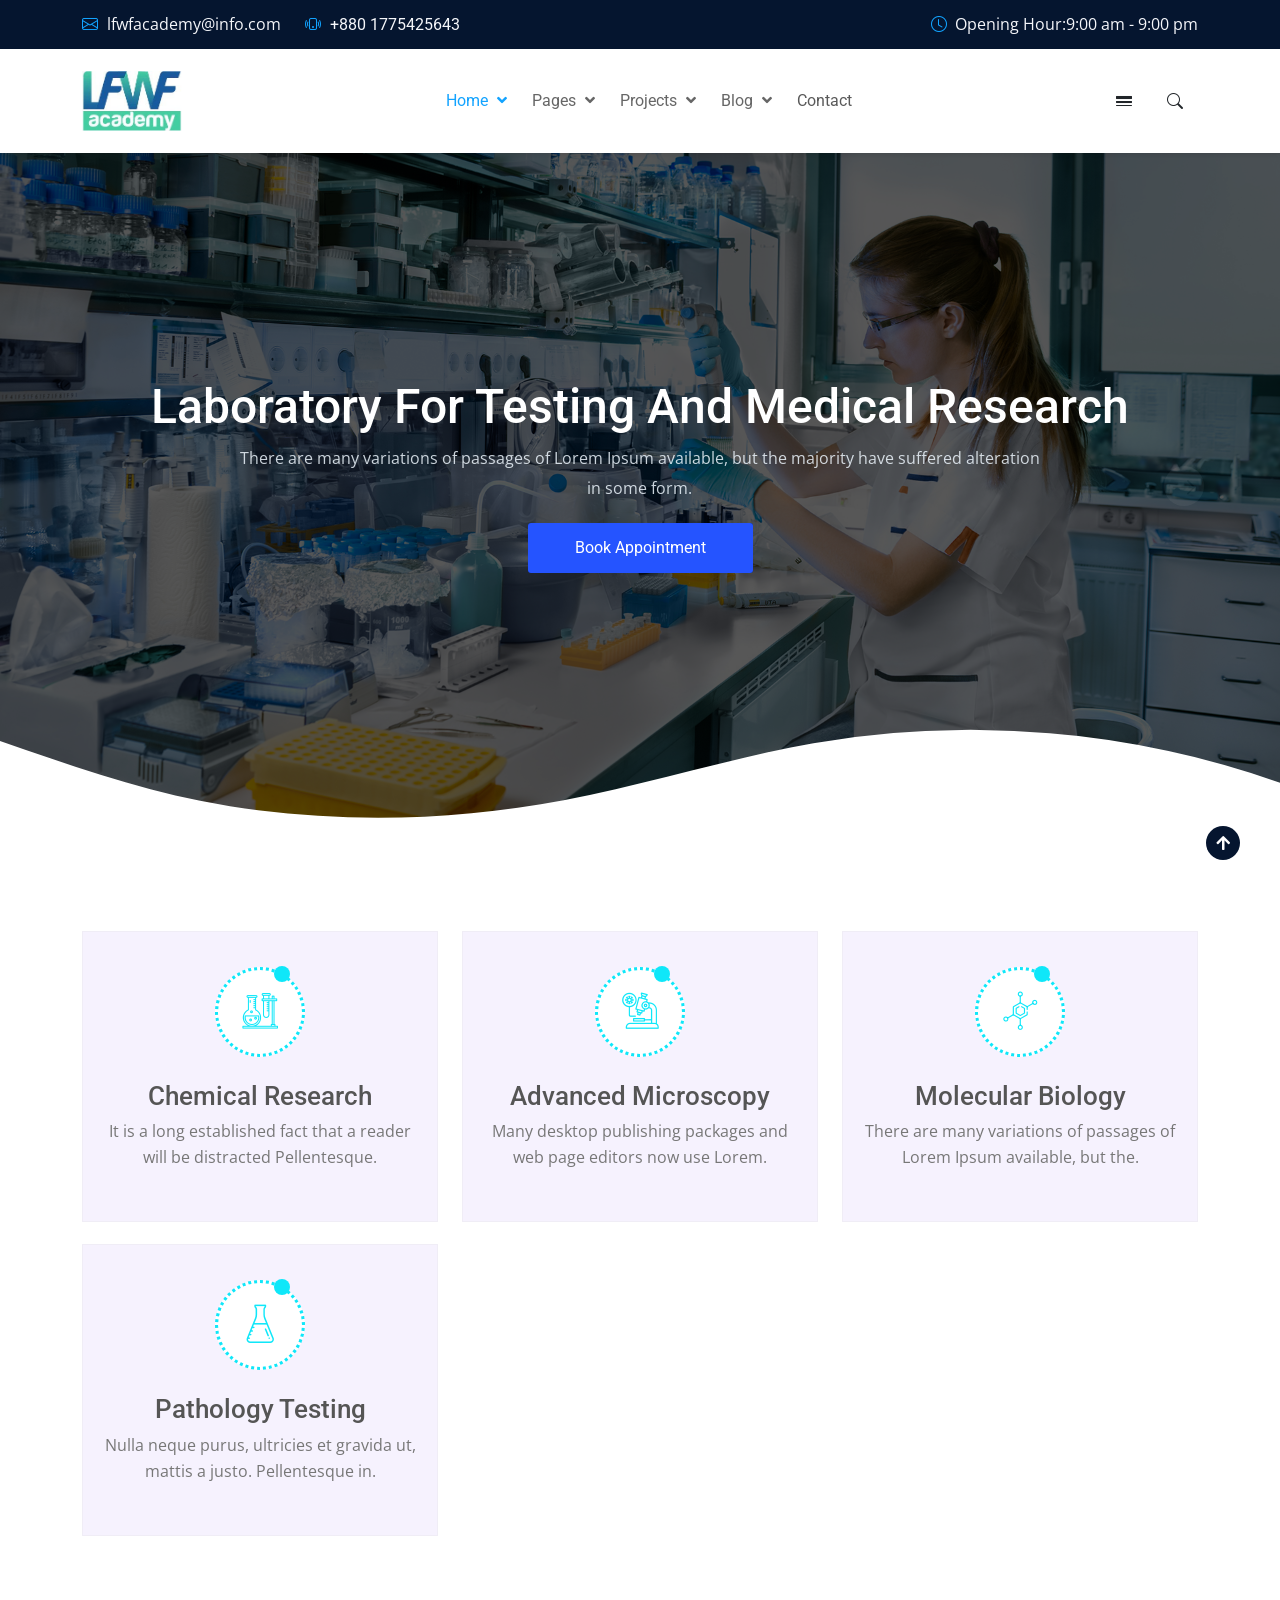
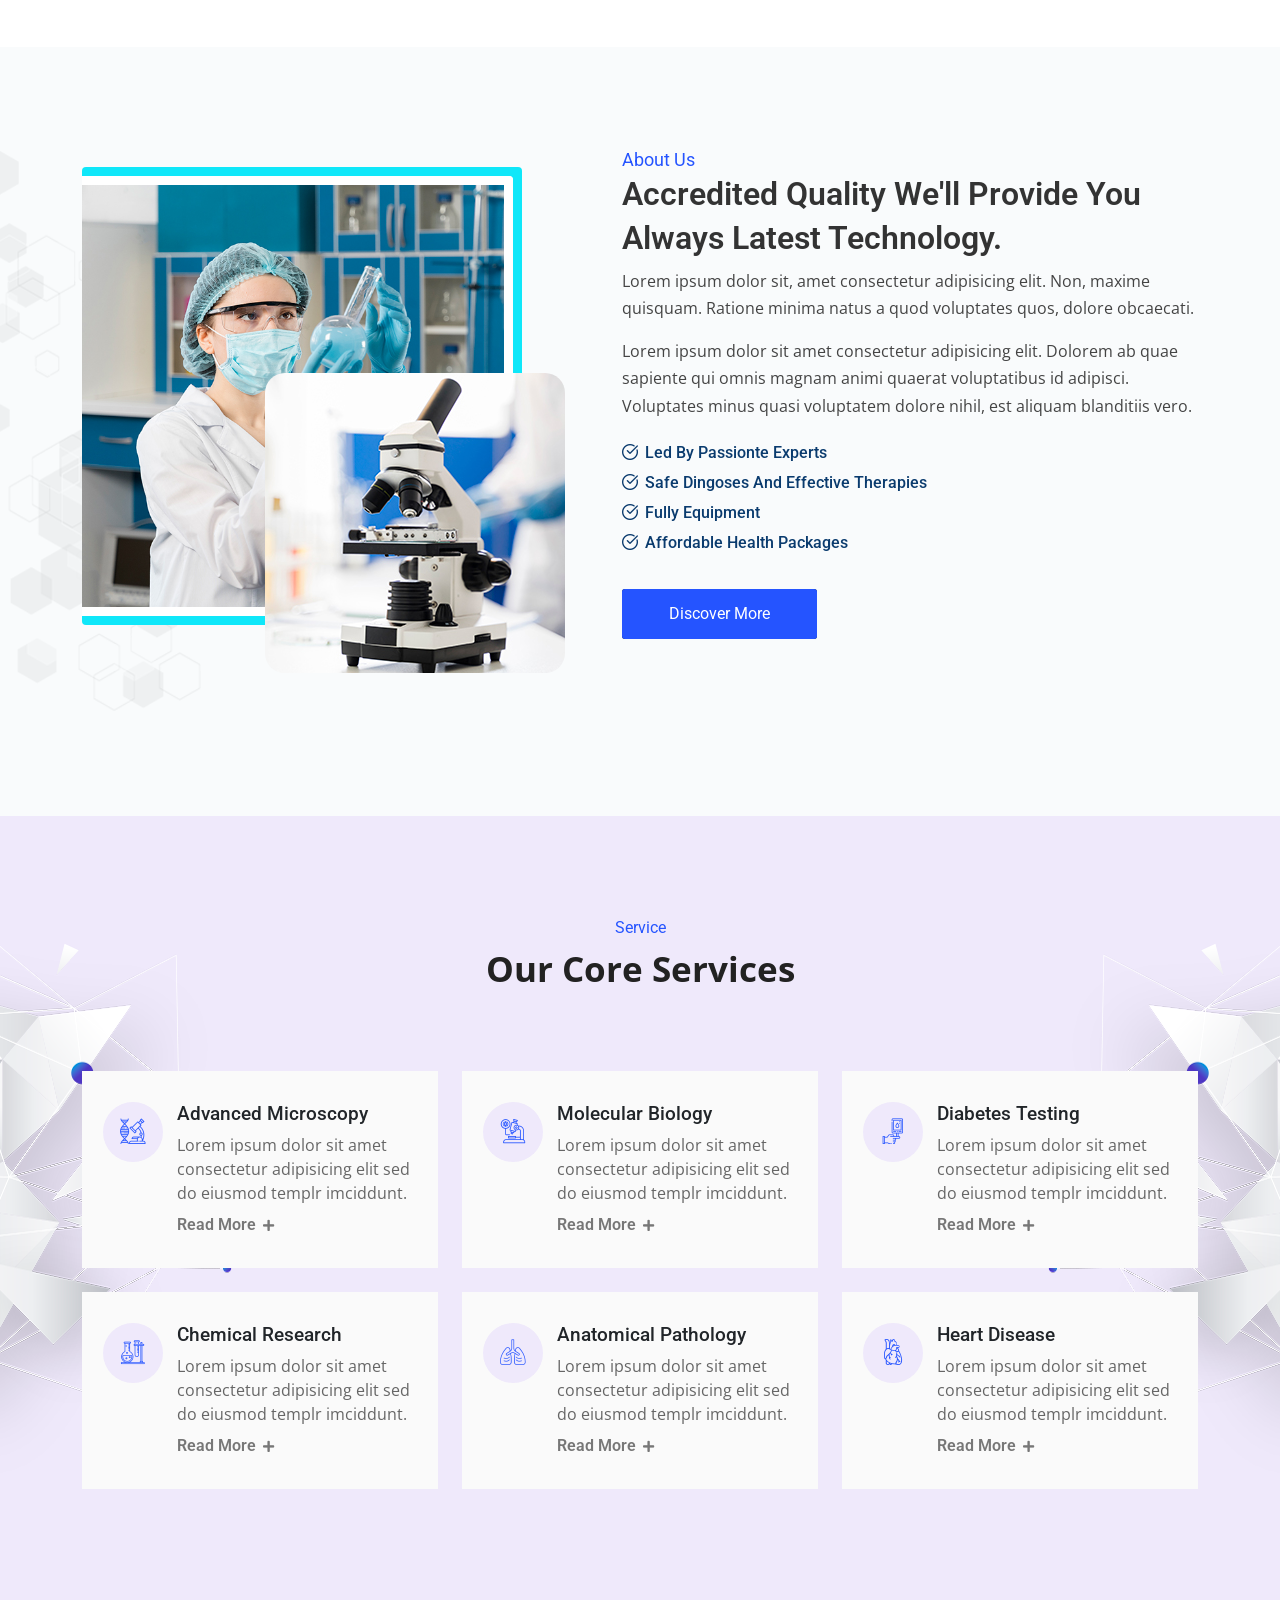
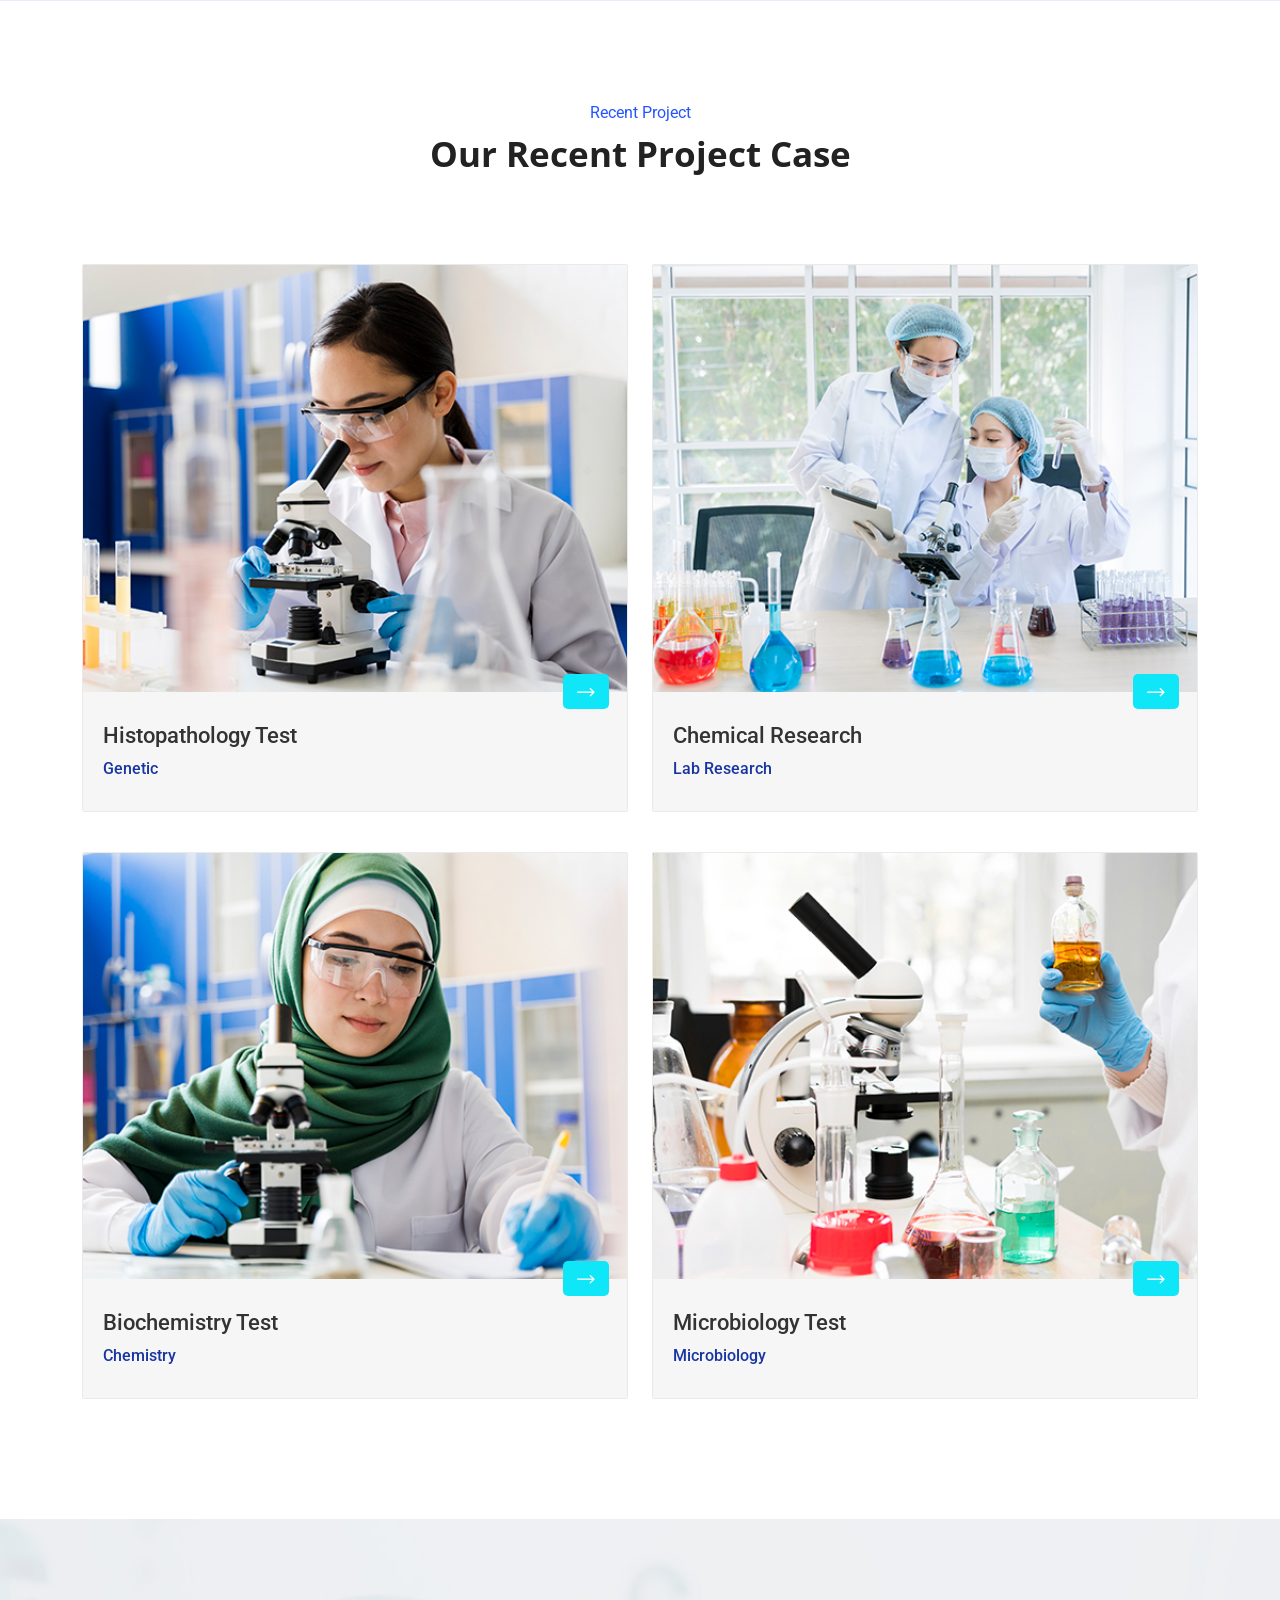
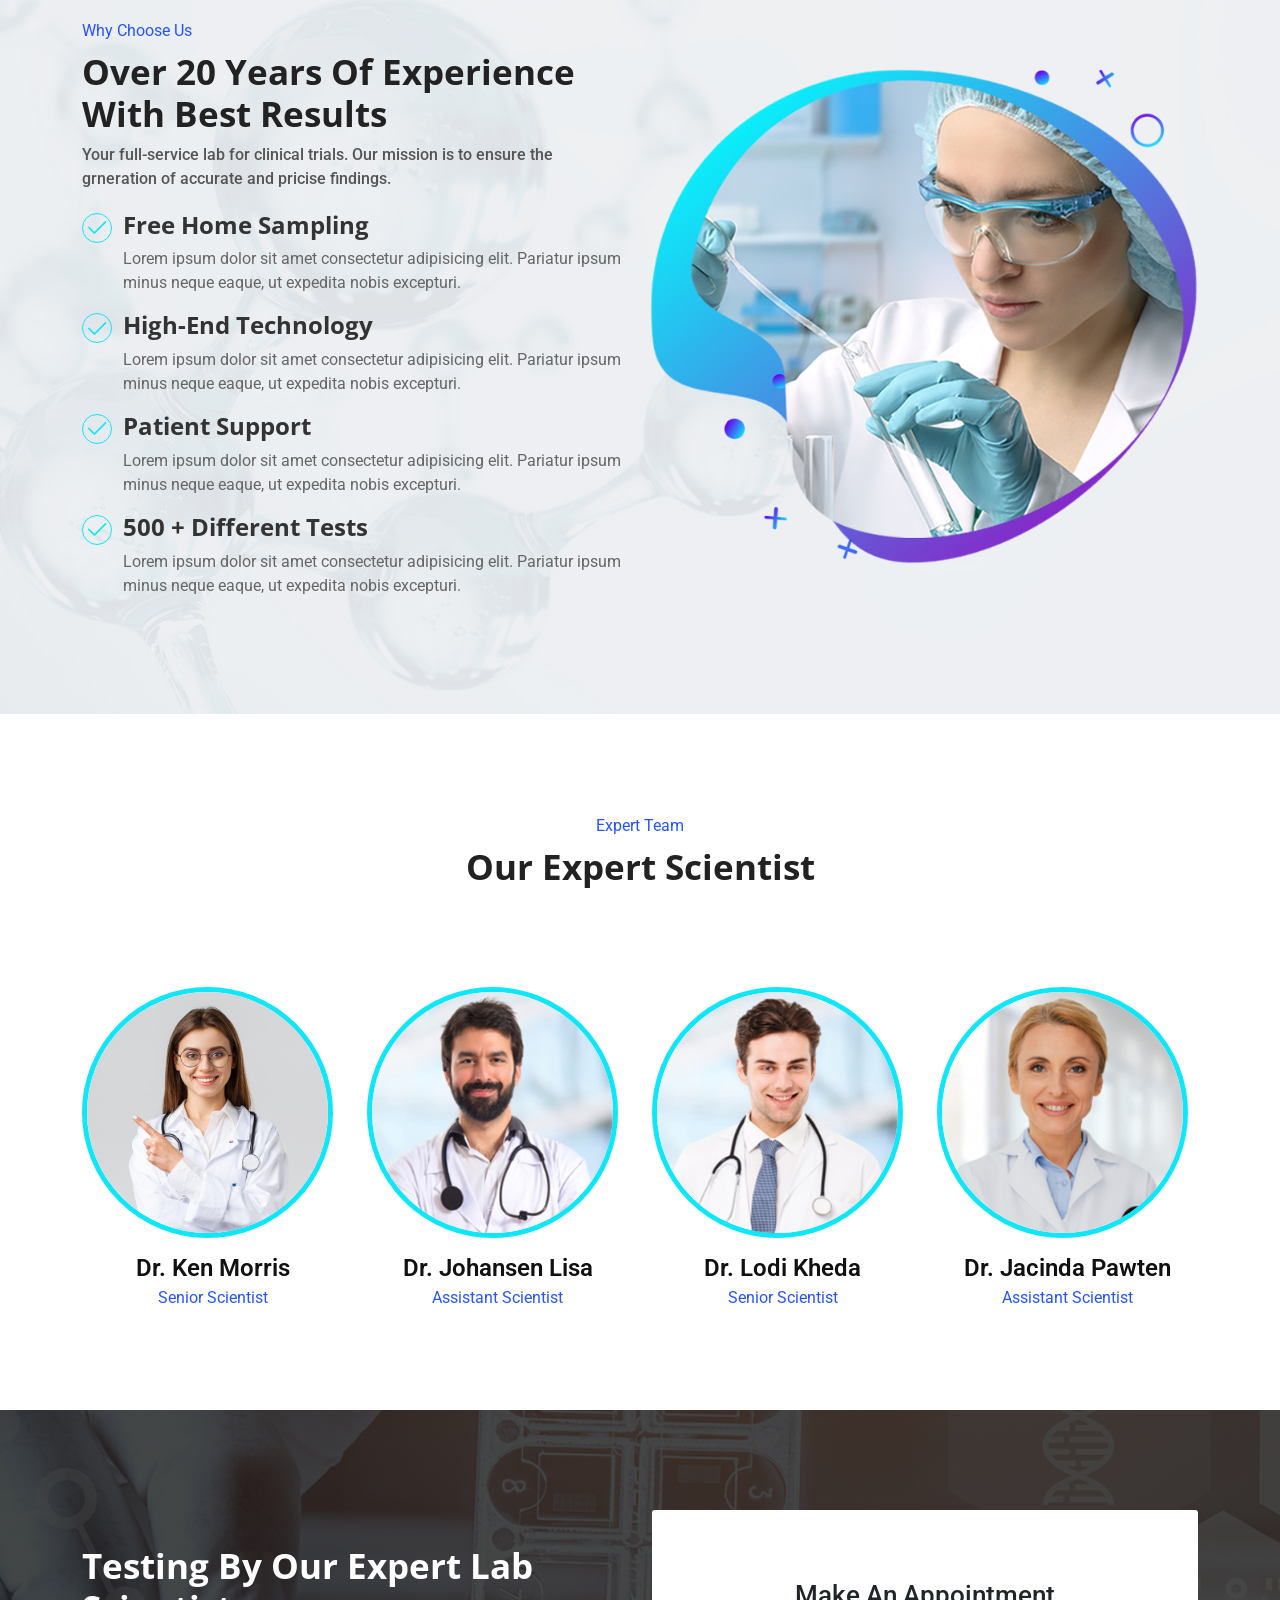
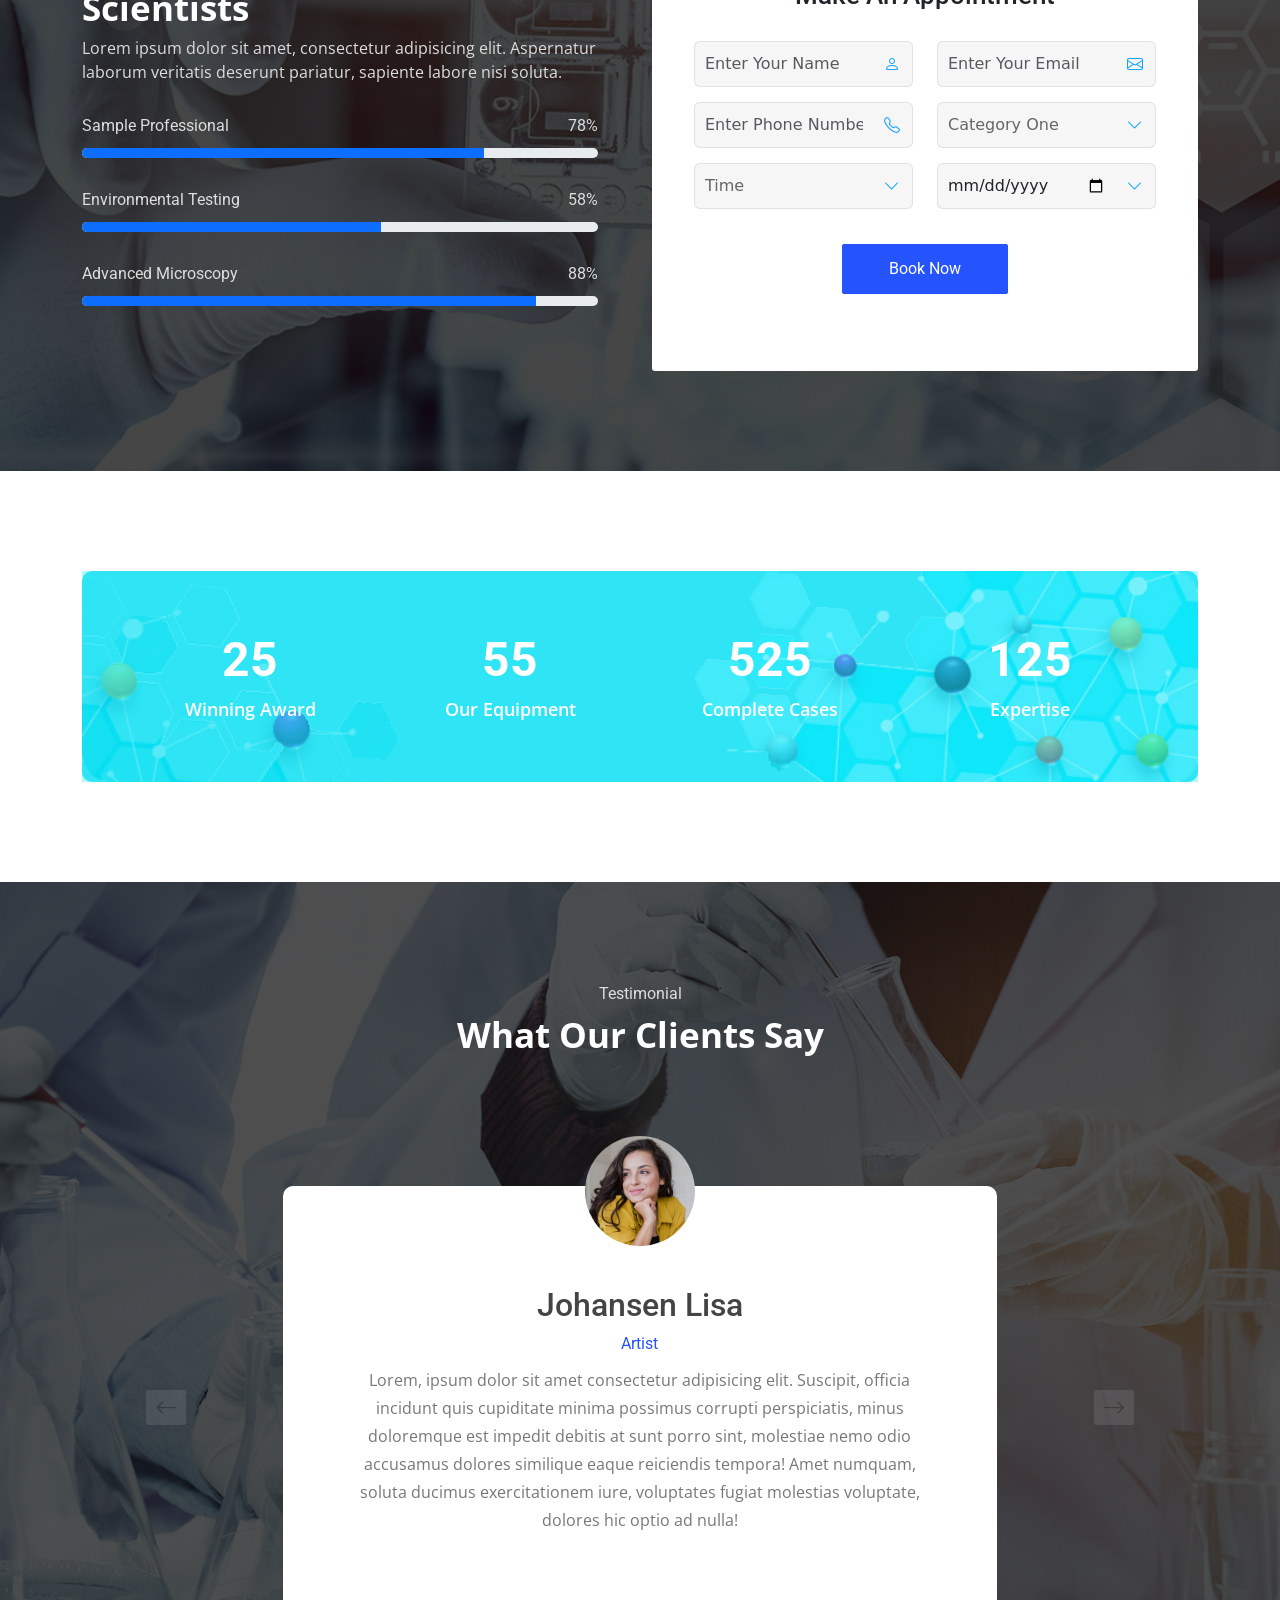
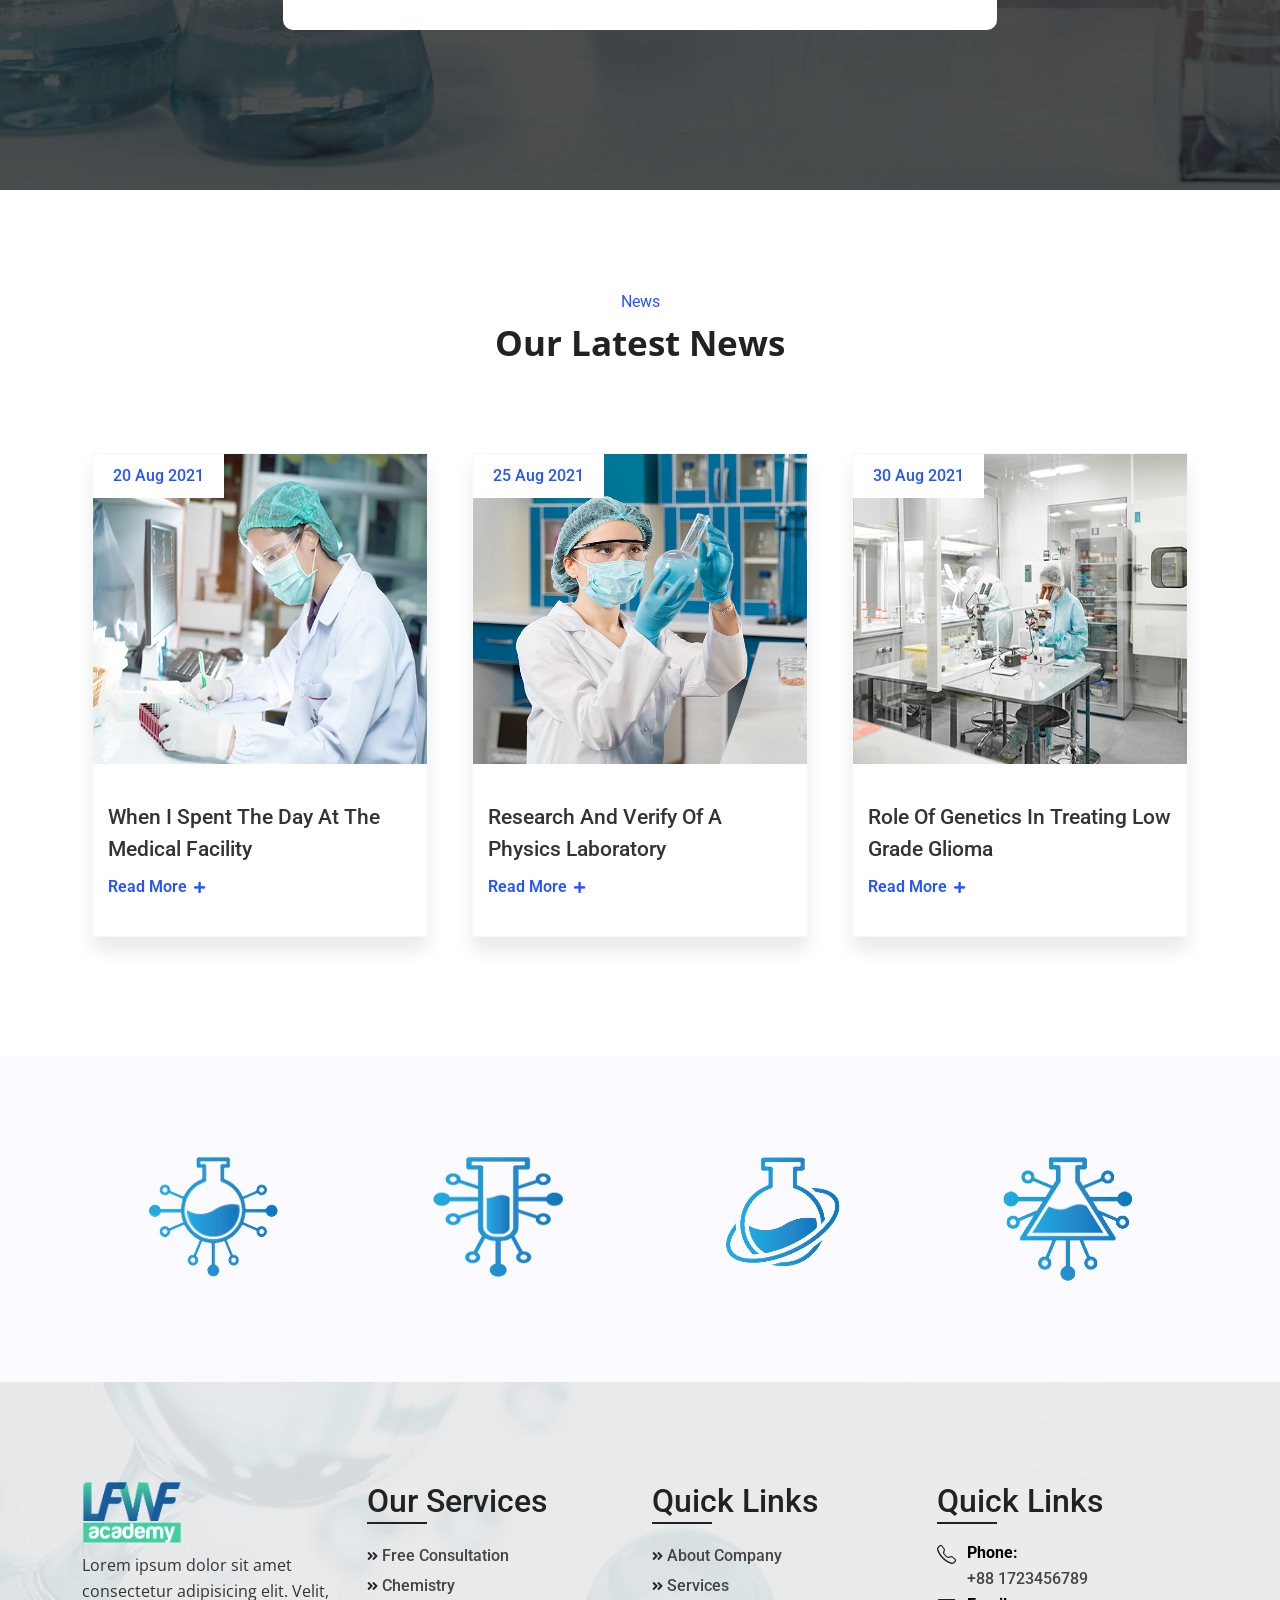
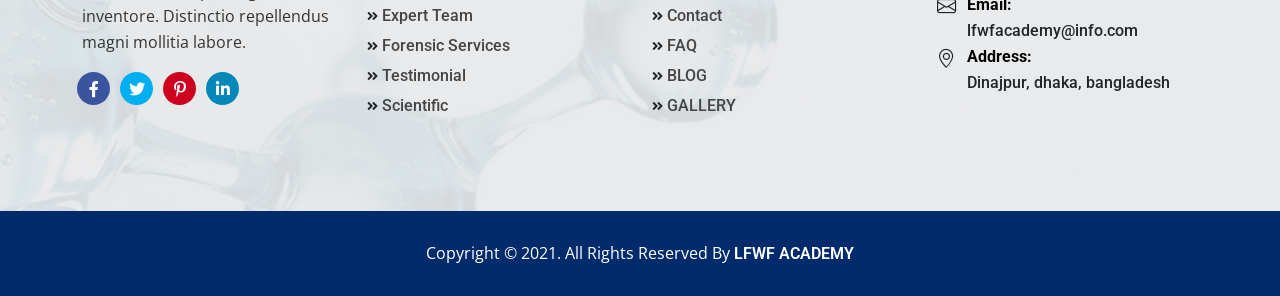
==== commit 77f310dc: "final commit" ====
--- a/index.html
+++ b/index.html
@@ -748,7 +748,17 @@
                                     <div class="row">
                                         <div class="col-xxl-6 col-lx-6 col-lg-6 col-md-6  col-sm-6">
                                             <div class="input-group">
-                                                <input class="form-control" type="time" name="time" id="" />
+                                                <select class="form-control">
+                                                    <option value="">Time</option>
+                                                    <option value="">10:00 am - 12:00 pm</option>
+                                                    <option value="">12:00 am - 2:00 pm</option>
+                                                    <option value="">2:00 pm - 4:00 pm</option>
+                                                    <option value="">10:00 am - 12:00 pm</option>
+                                                    <option value="">12:00 am - 2:00 pm</option>
+                                                    <option value="">2:00 pm - 4:00 pm</option>
+                                                    </select>
+
+
                                                 <span class="input-group-text"><i class="bi bi-chevron-down"></i></span>
                                             </div>
                                         </div>
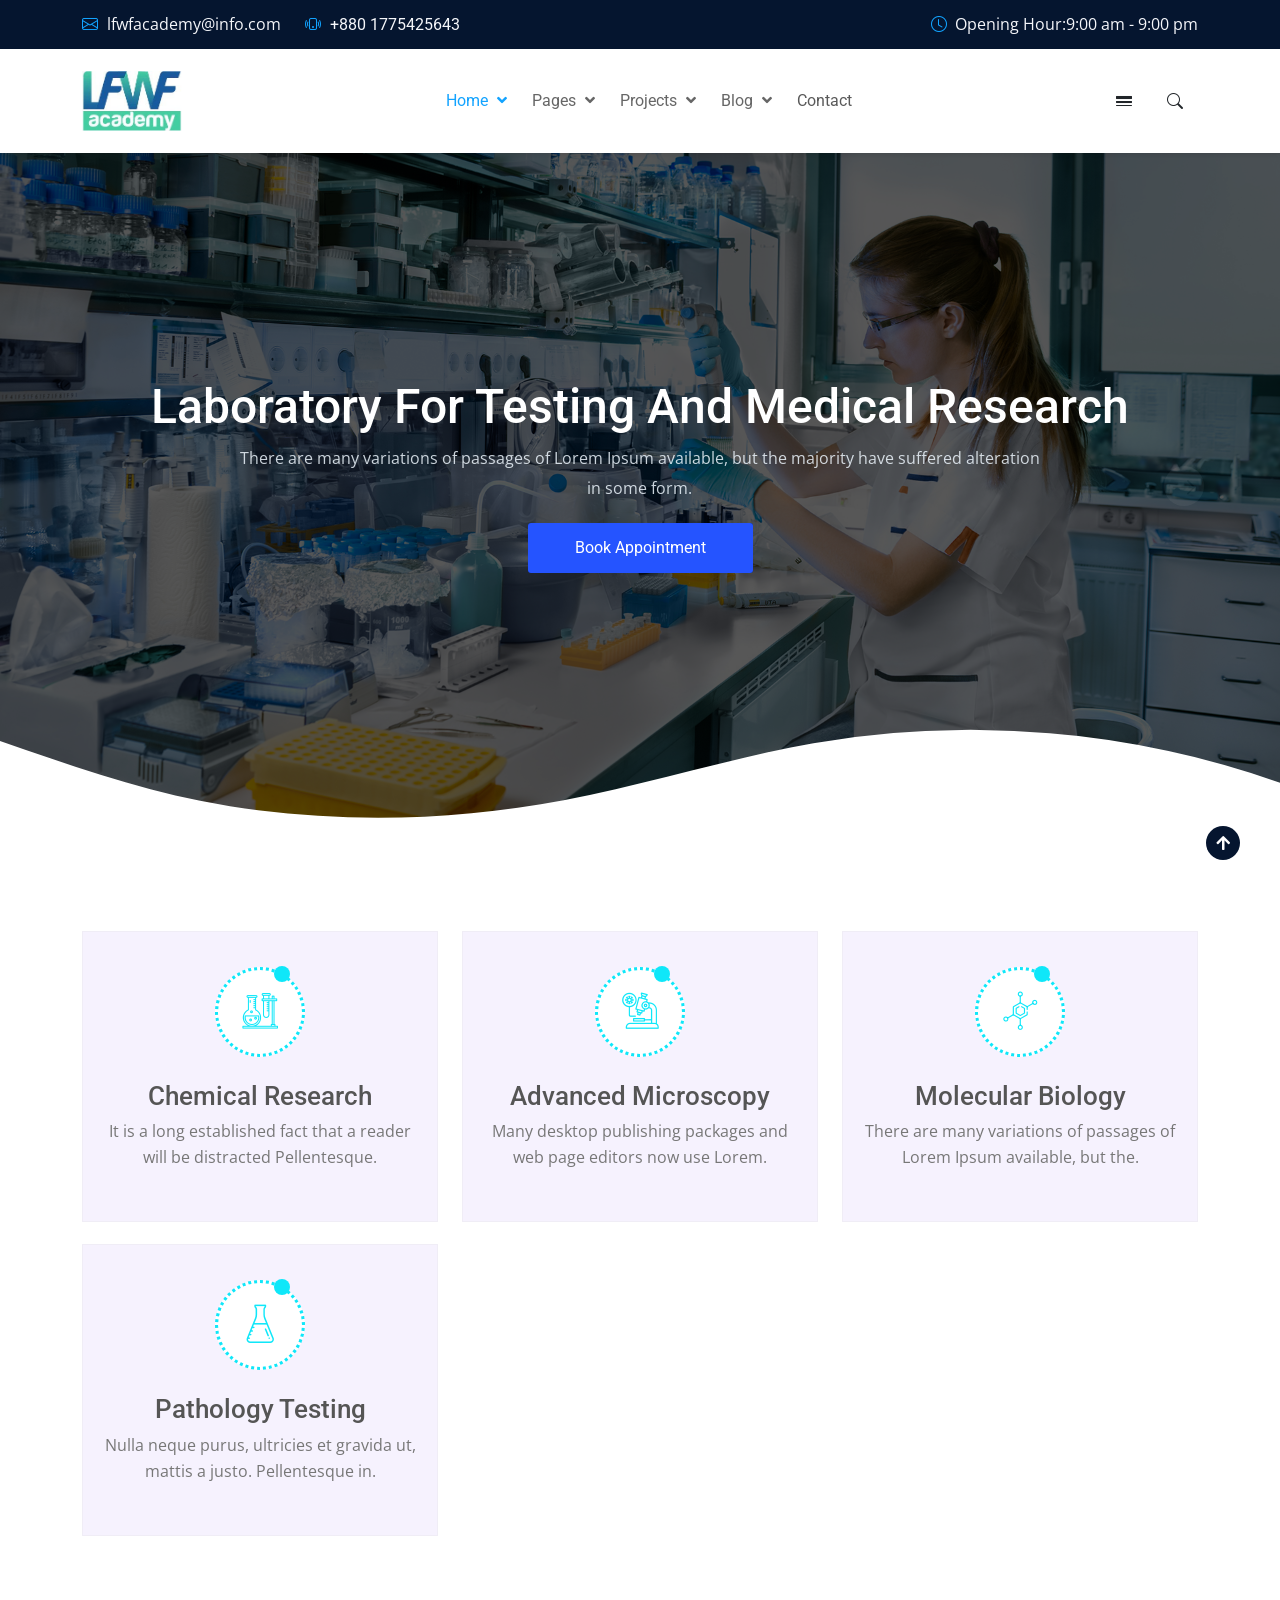
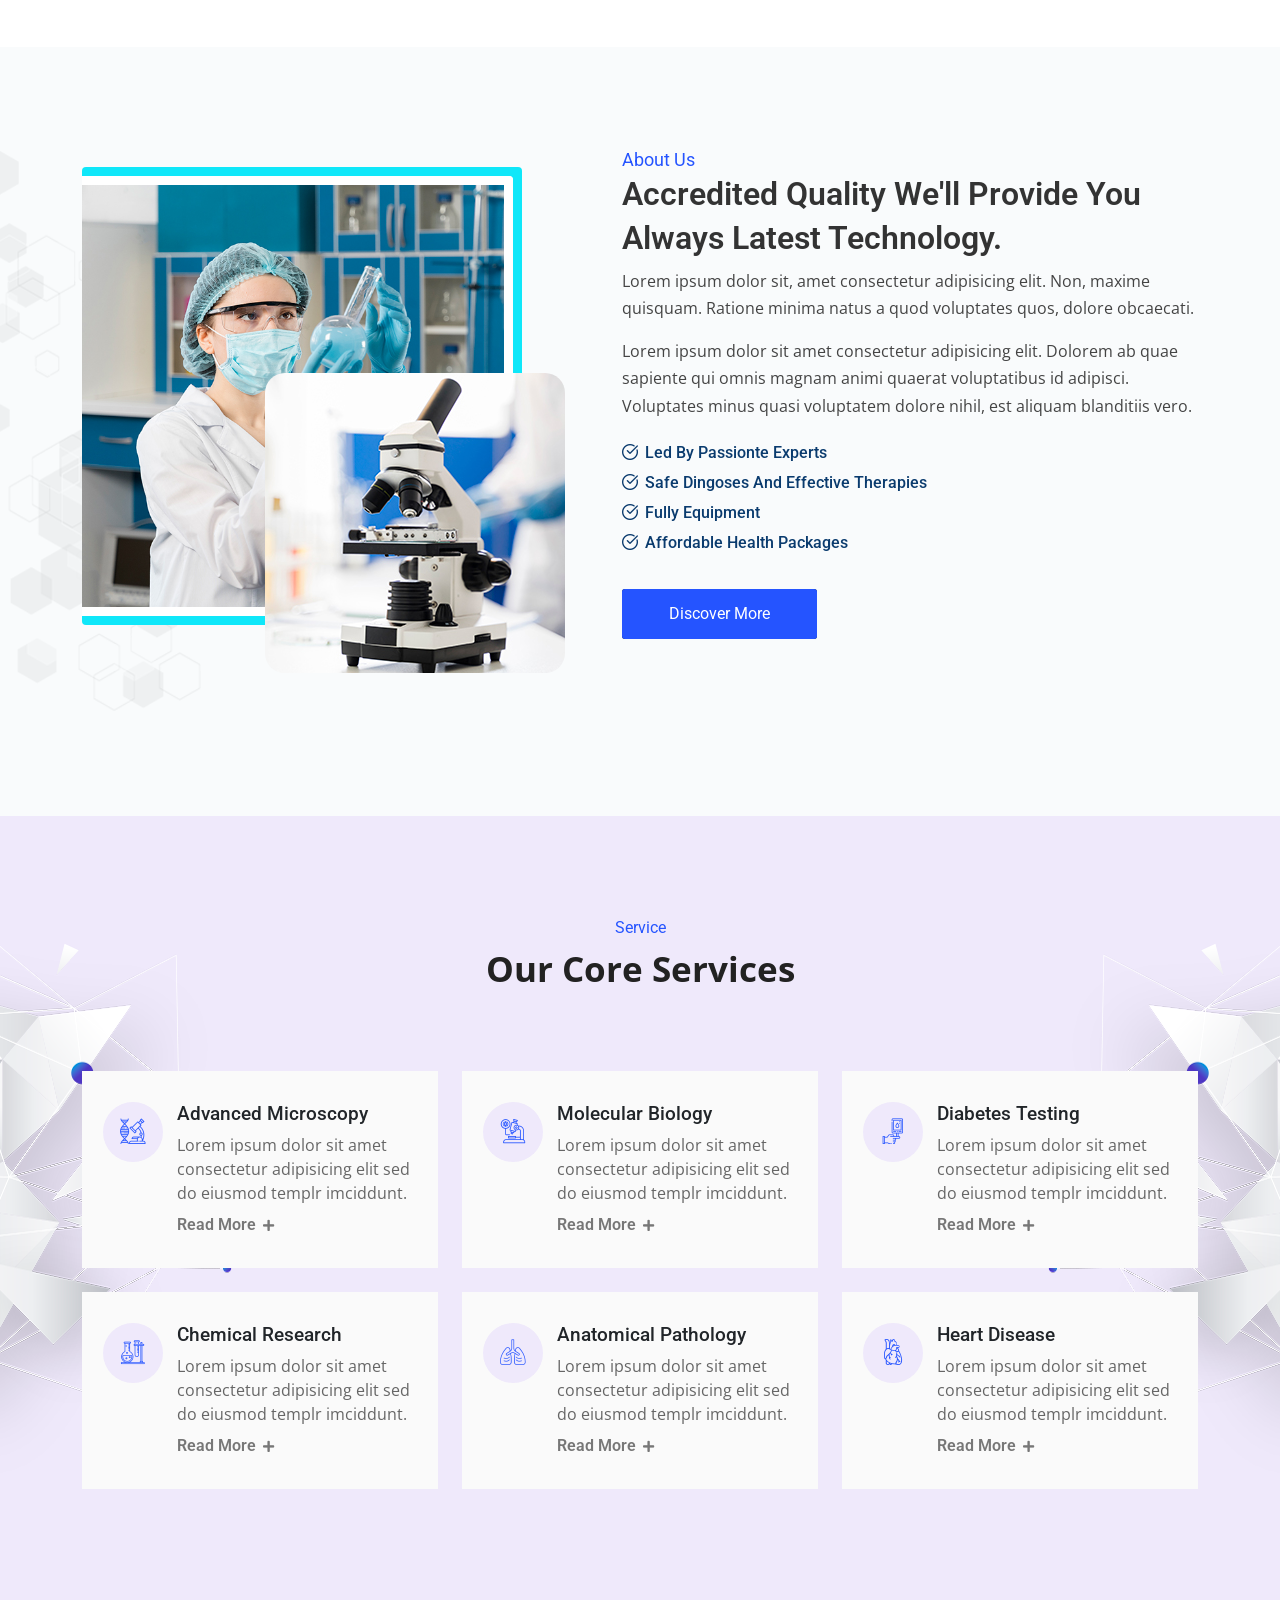
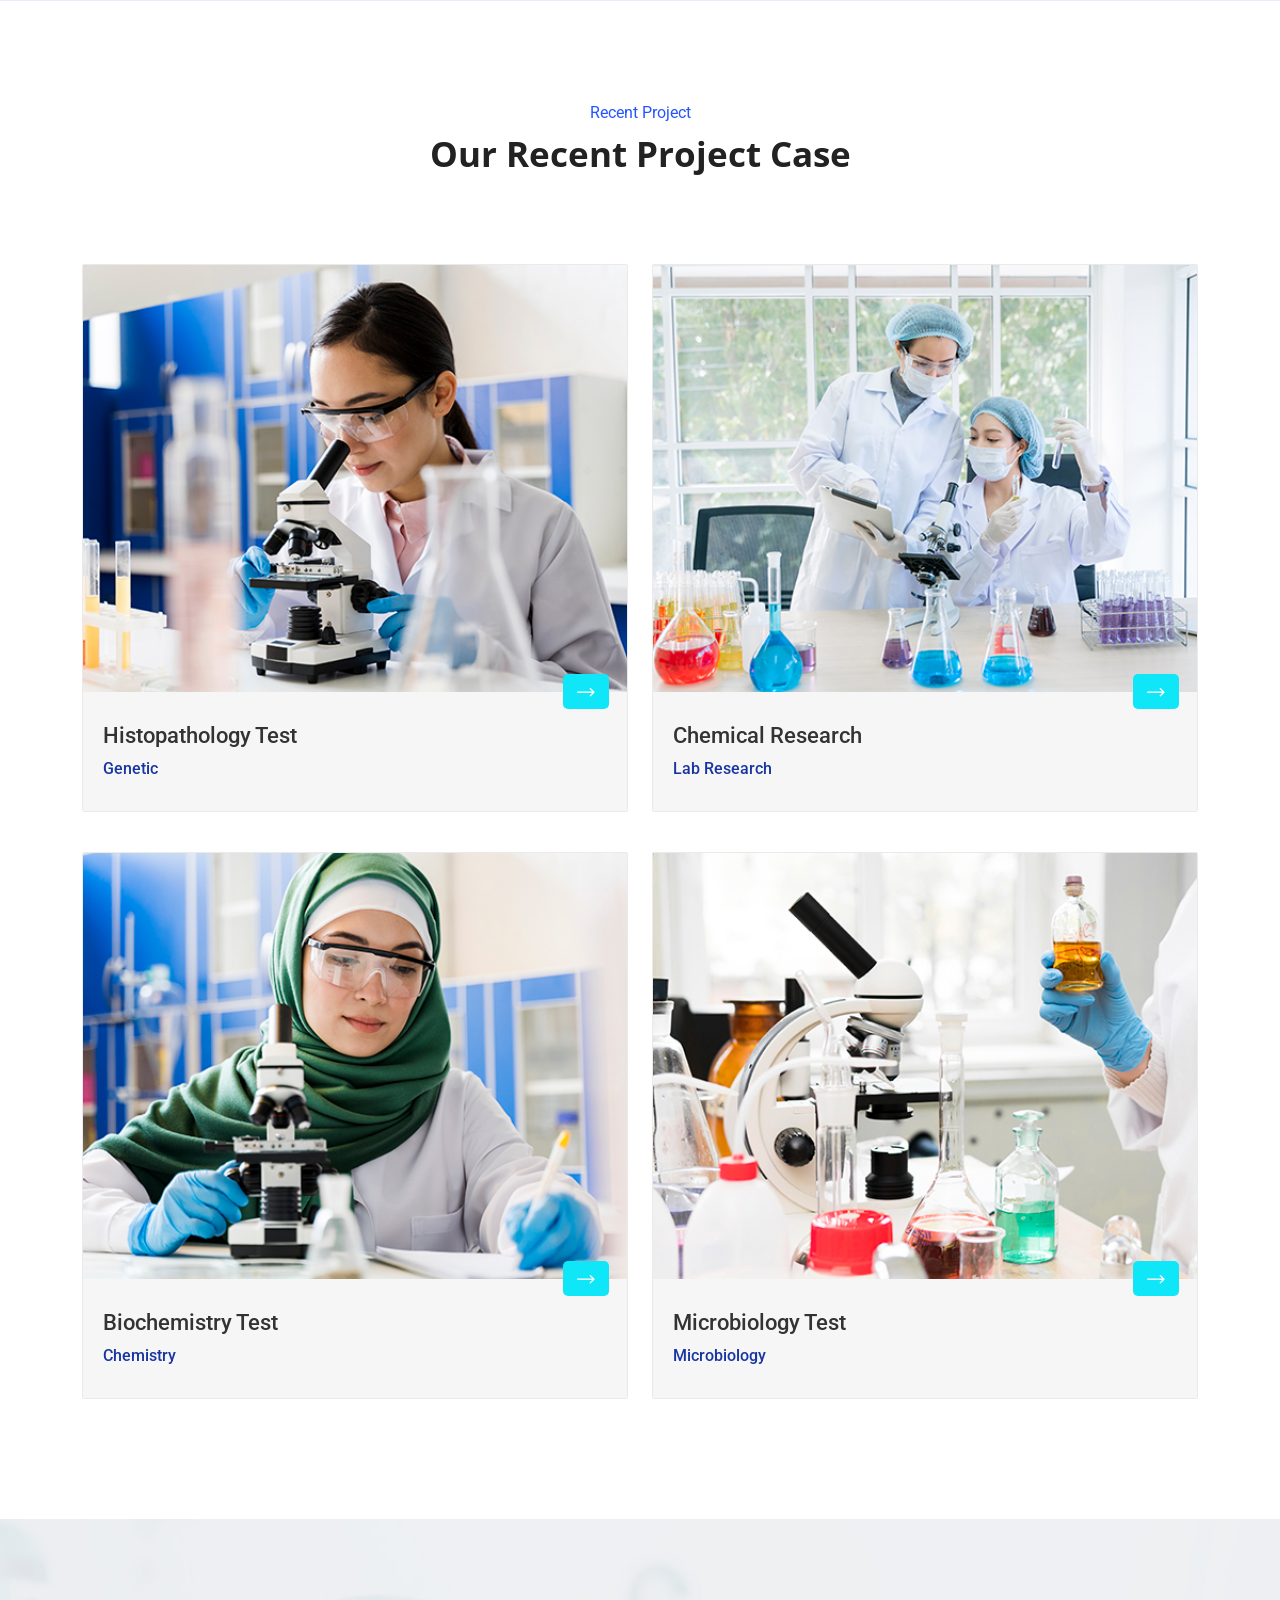
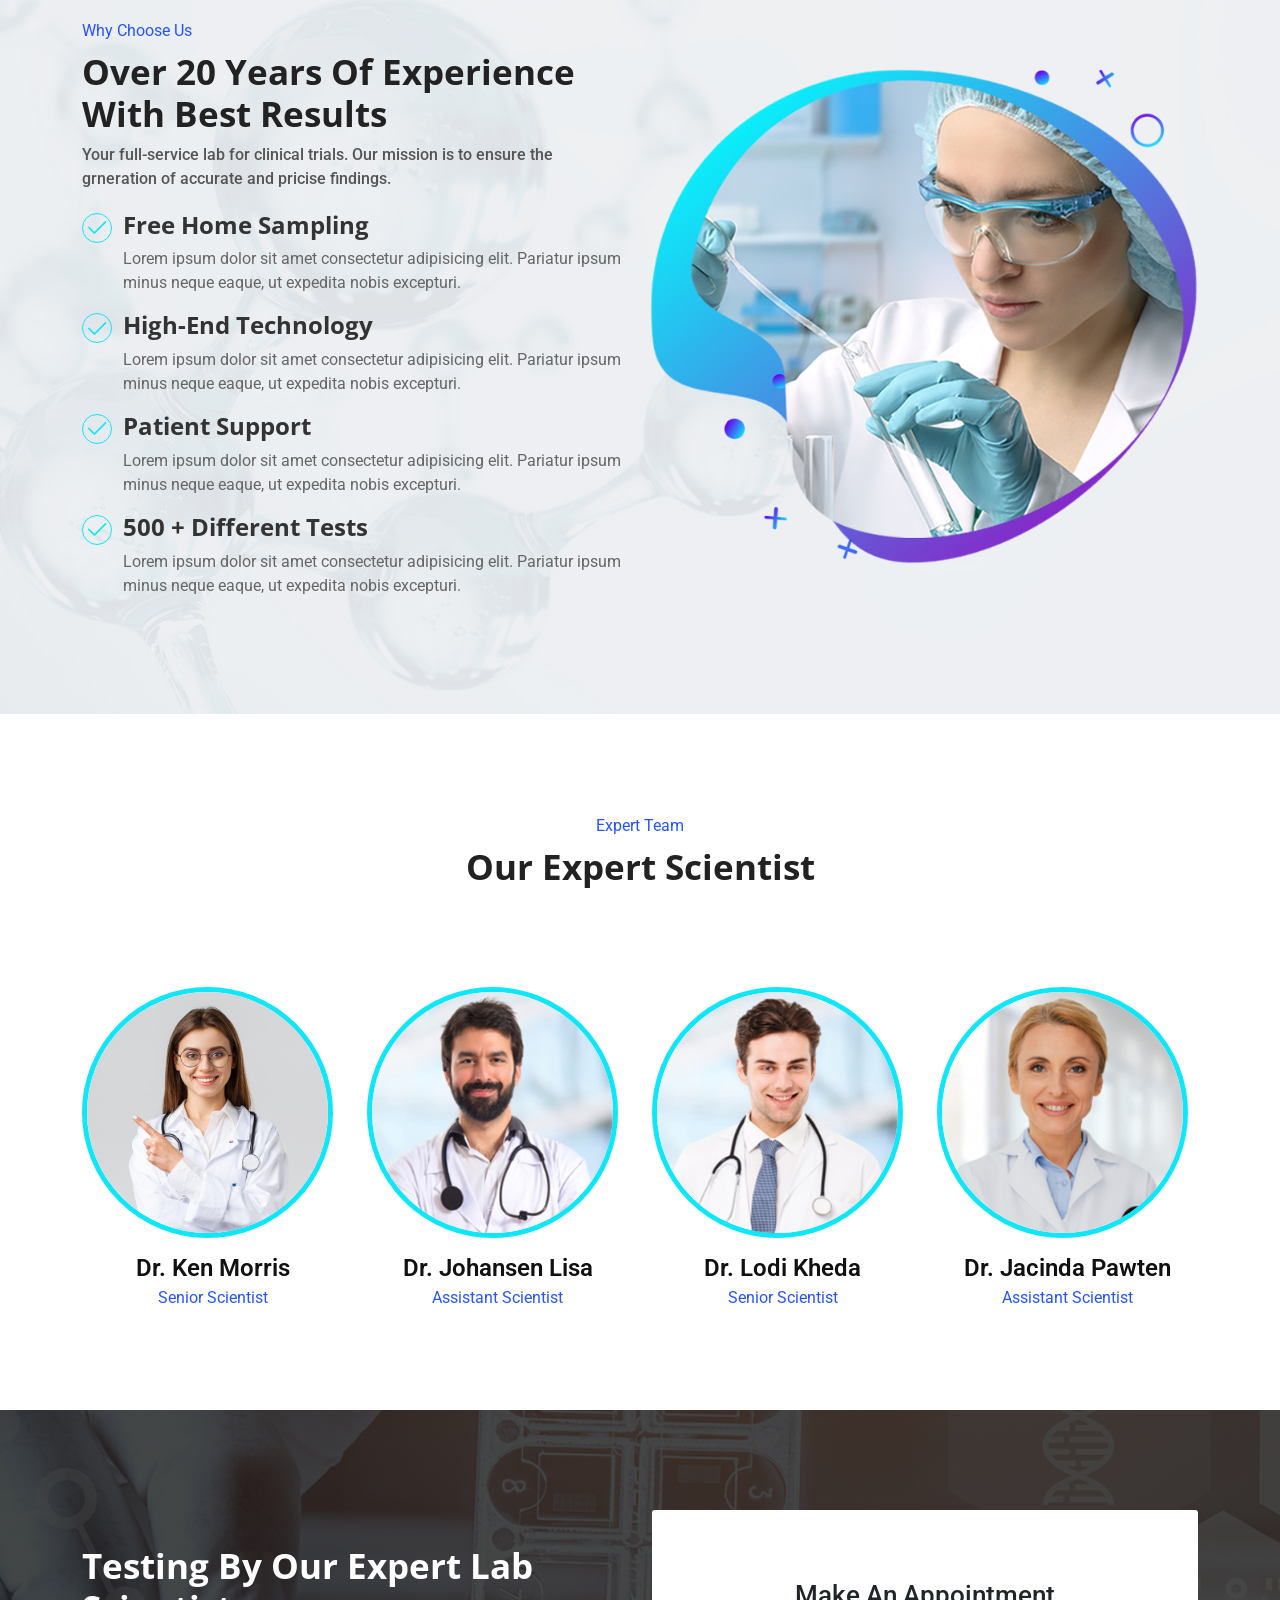
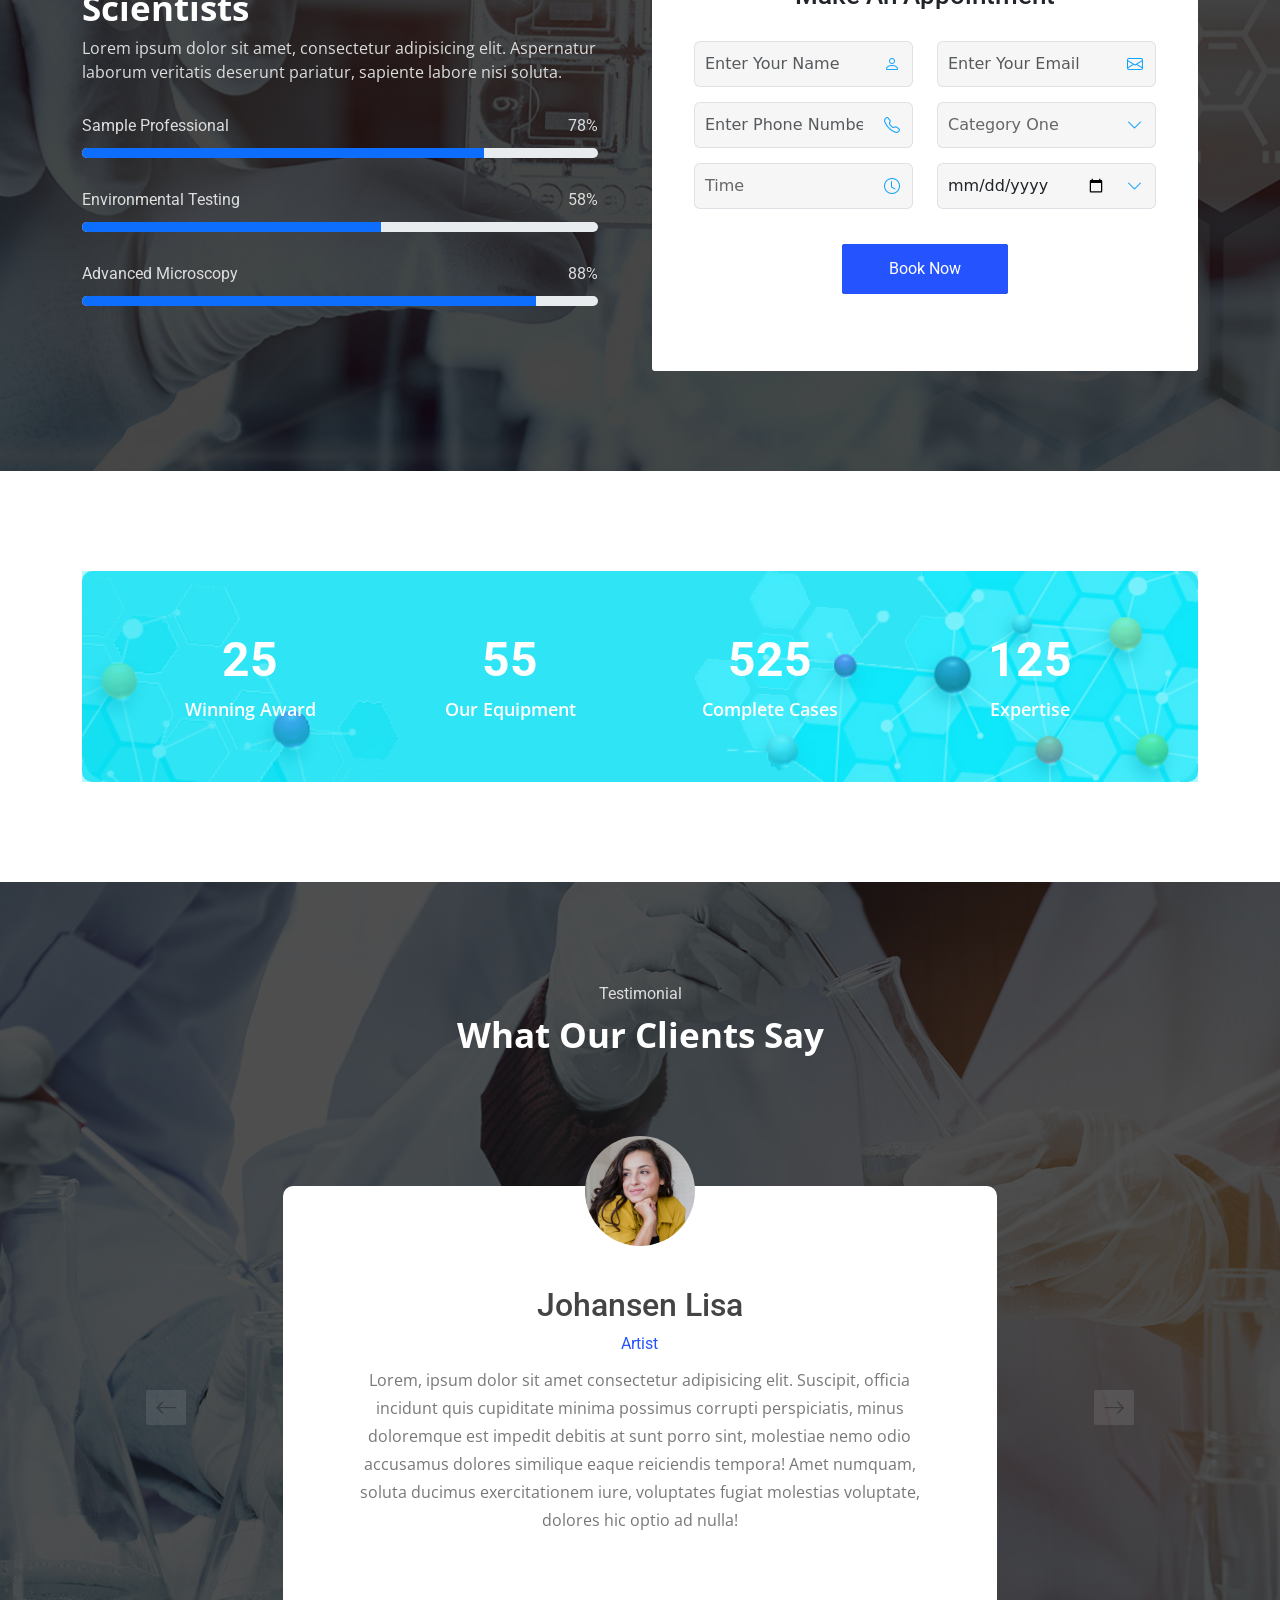
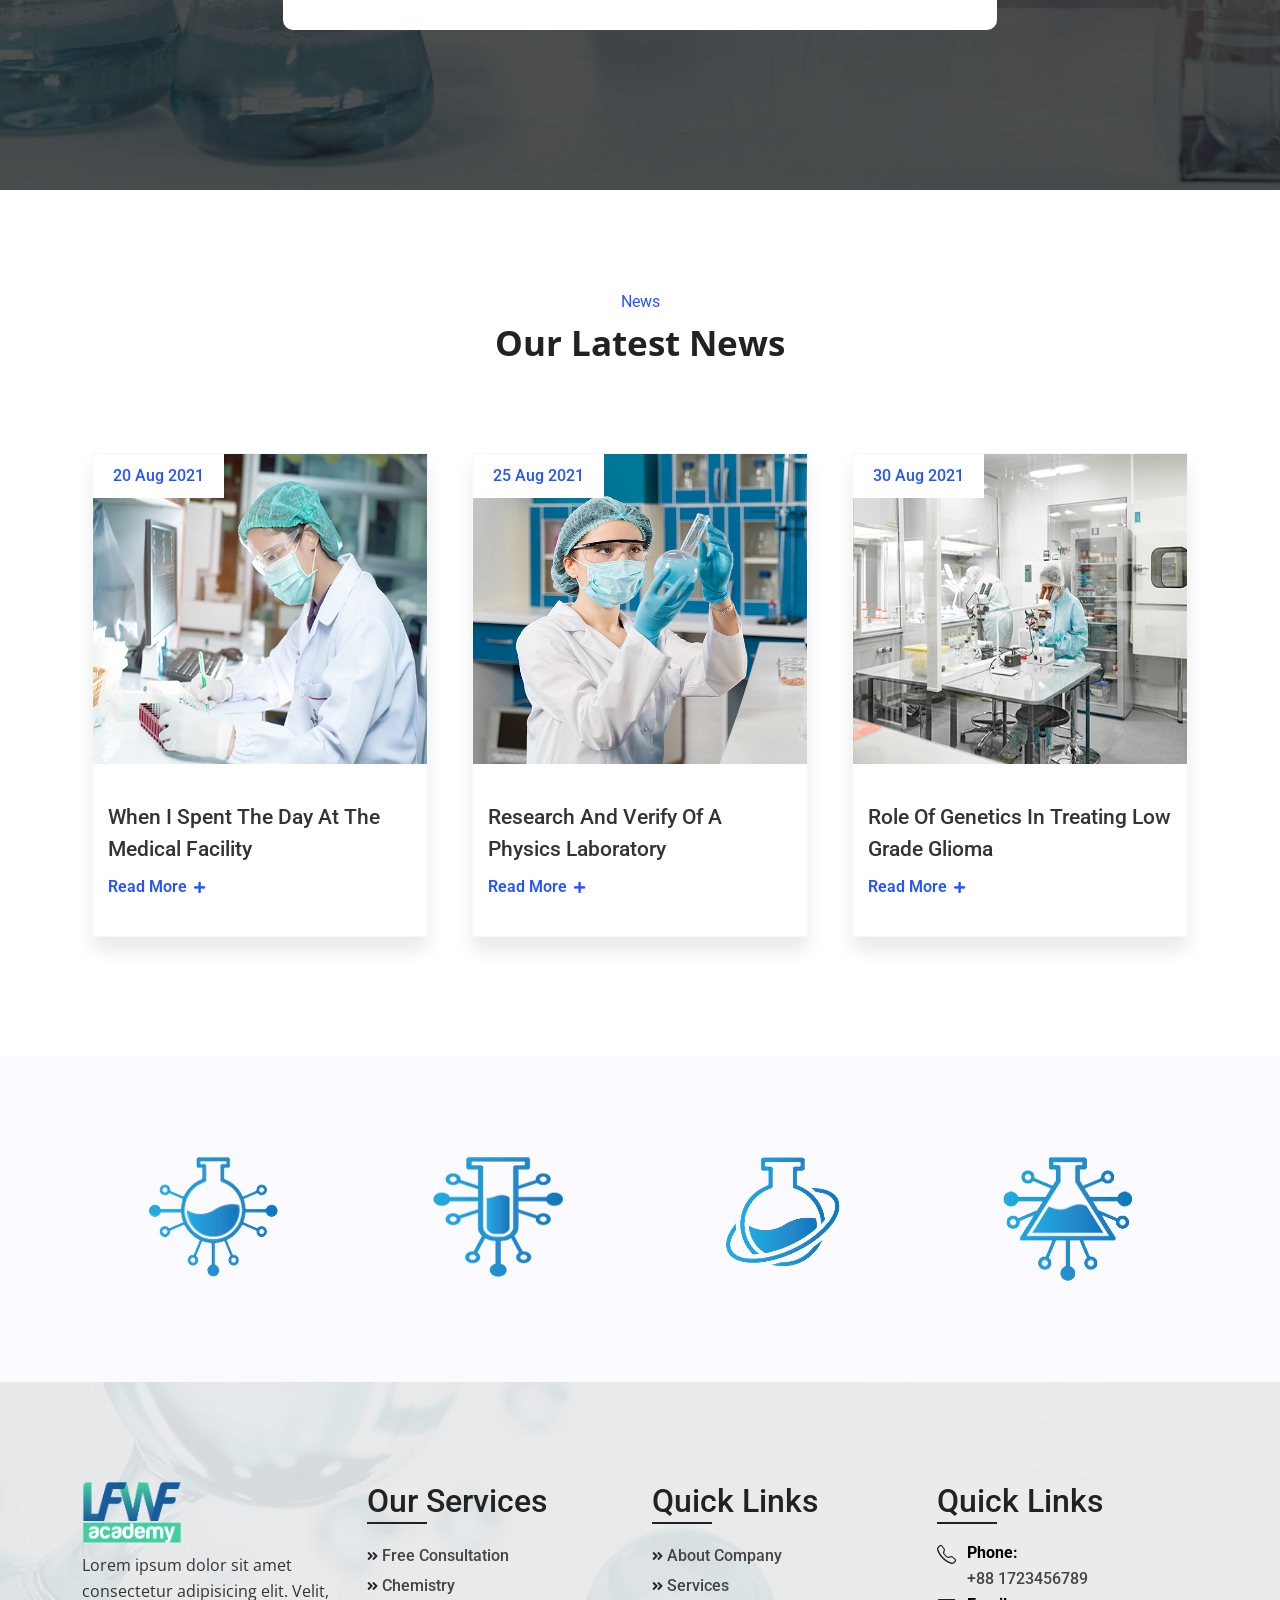
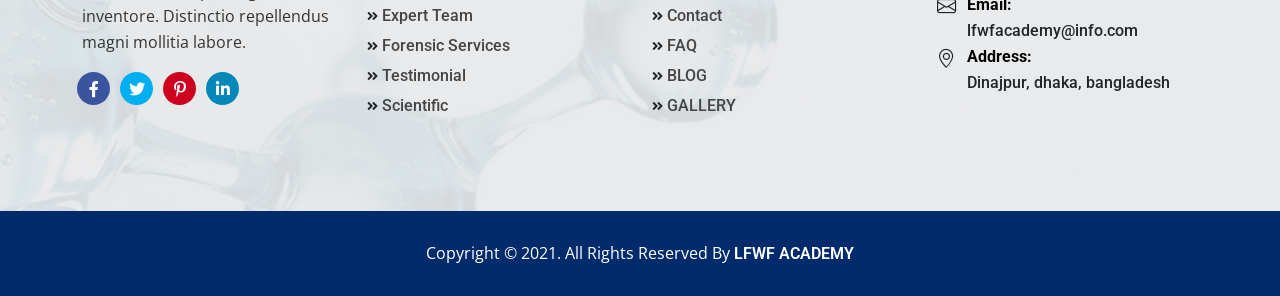
==== commit 97a67387: "icon change" ====
--- a/index.html
+++ b/index.html
@@ -759,7 +759,7 @@
                                                     </select>
 
 
-                                                <span class="input-group-text"><i class="bi bi-chevron-down"></i></span>
+                                                <span class="input-group-text"><i class="bi bi-clock"></i></span>
                                             </div>
                                         </div>
                                         <div class="col-xxl-6 col-lx-6 col-lg-6 col-md-6  col-sm-6">
